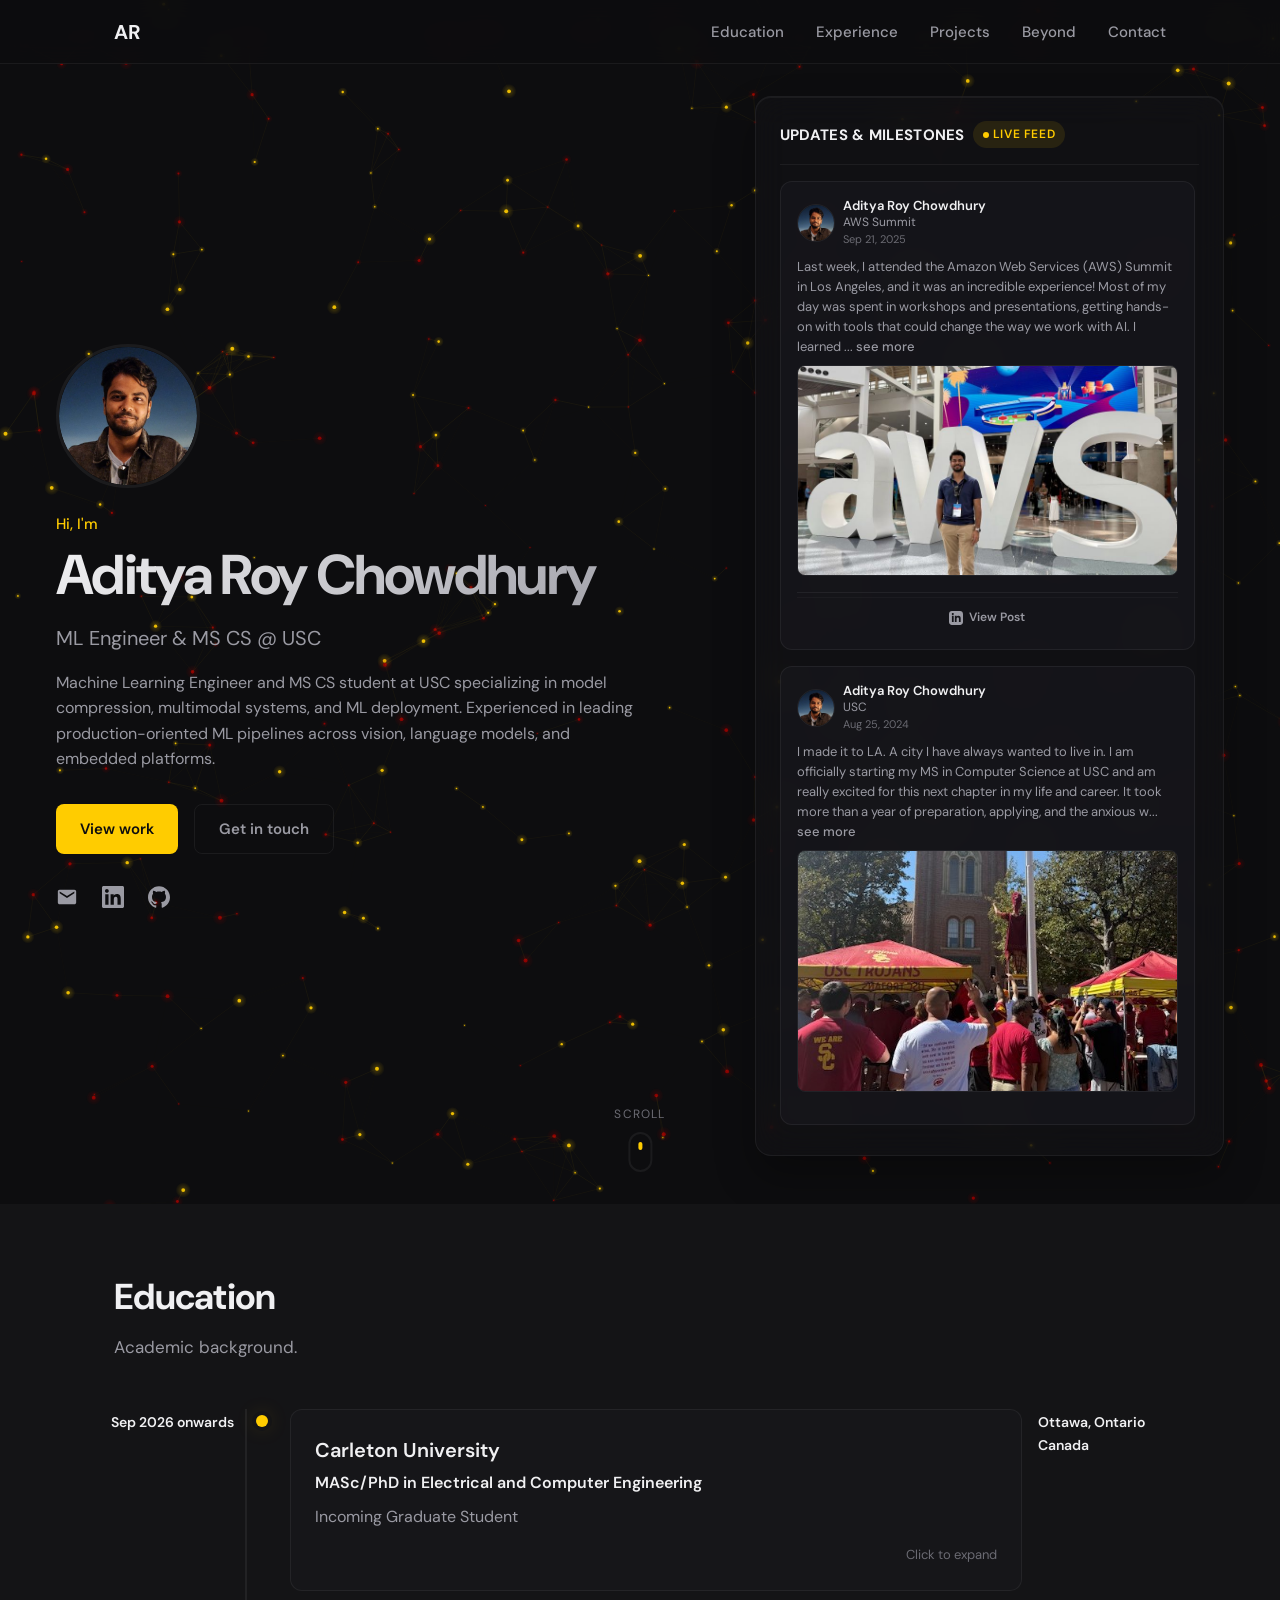
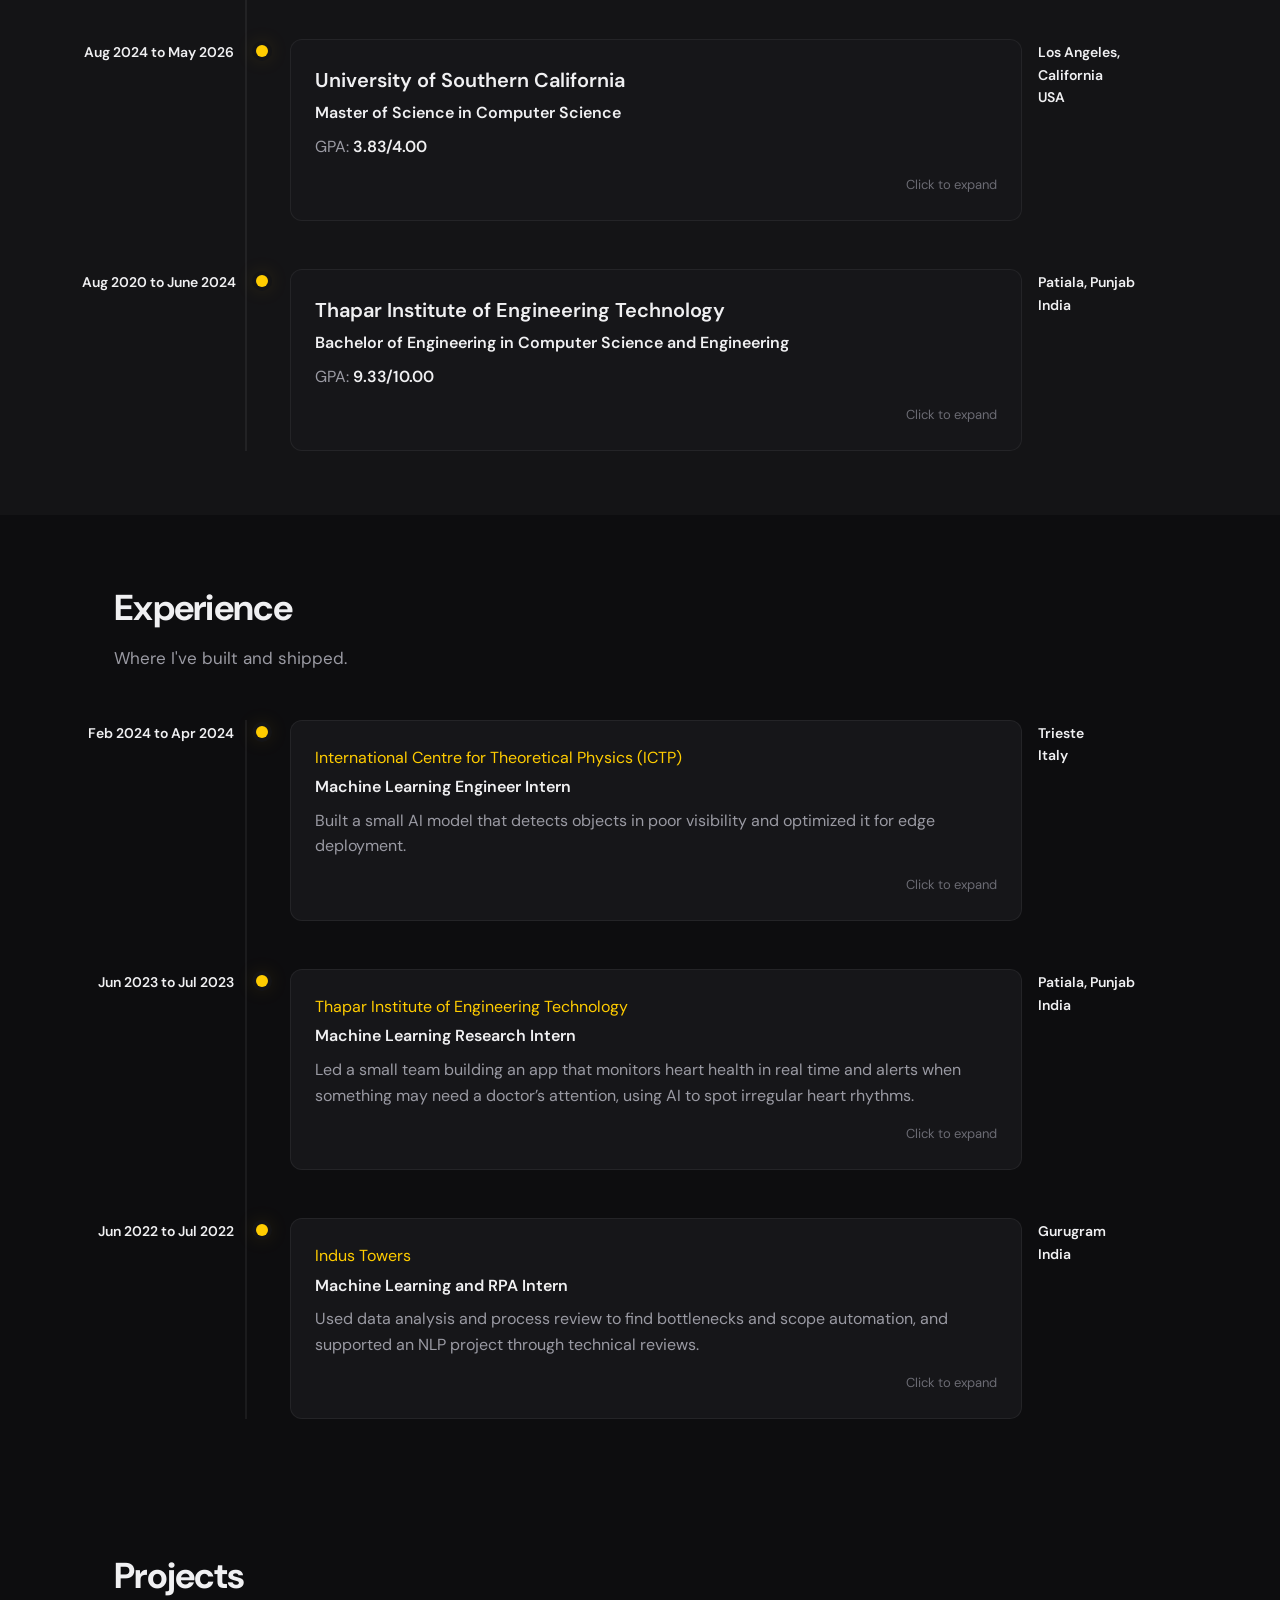
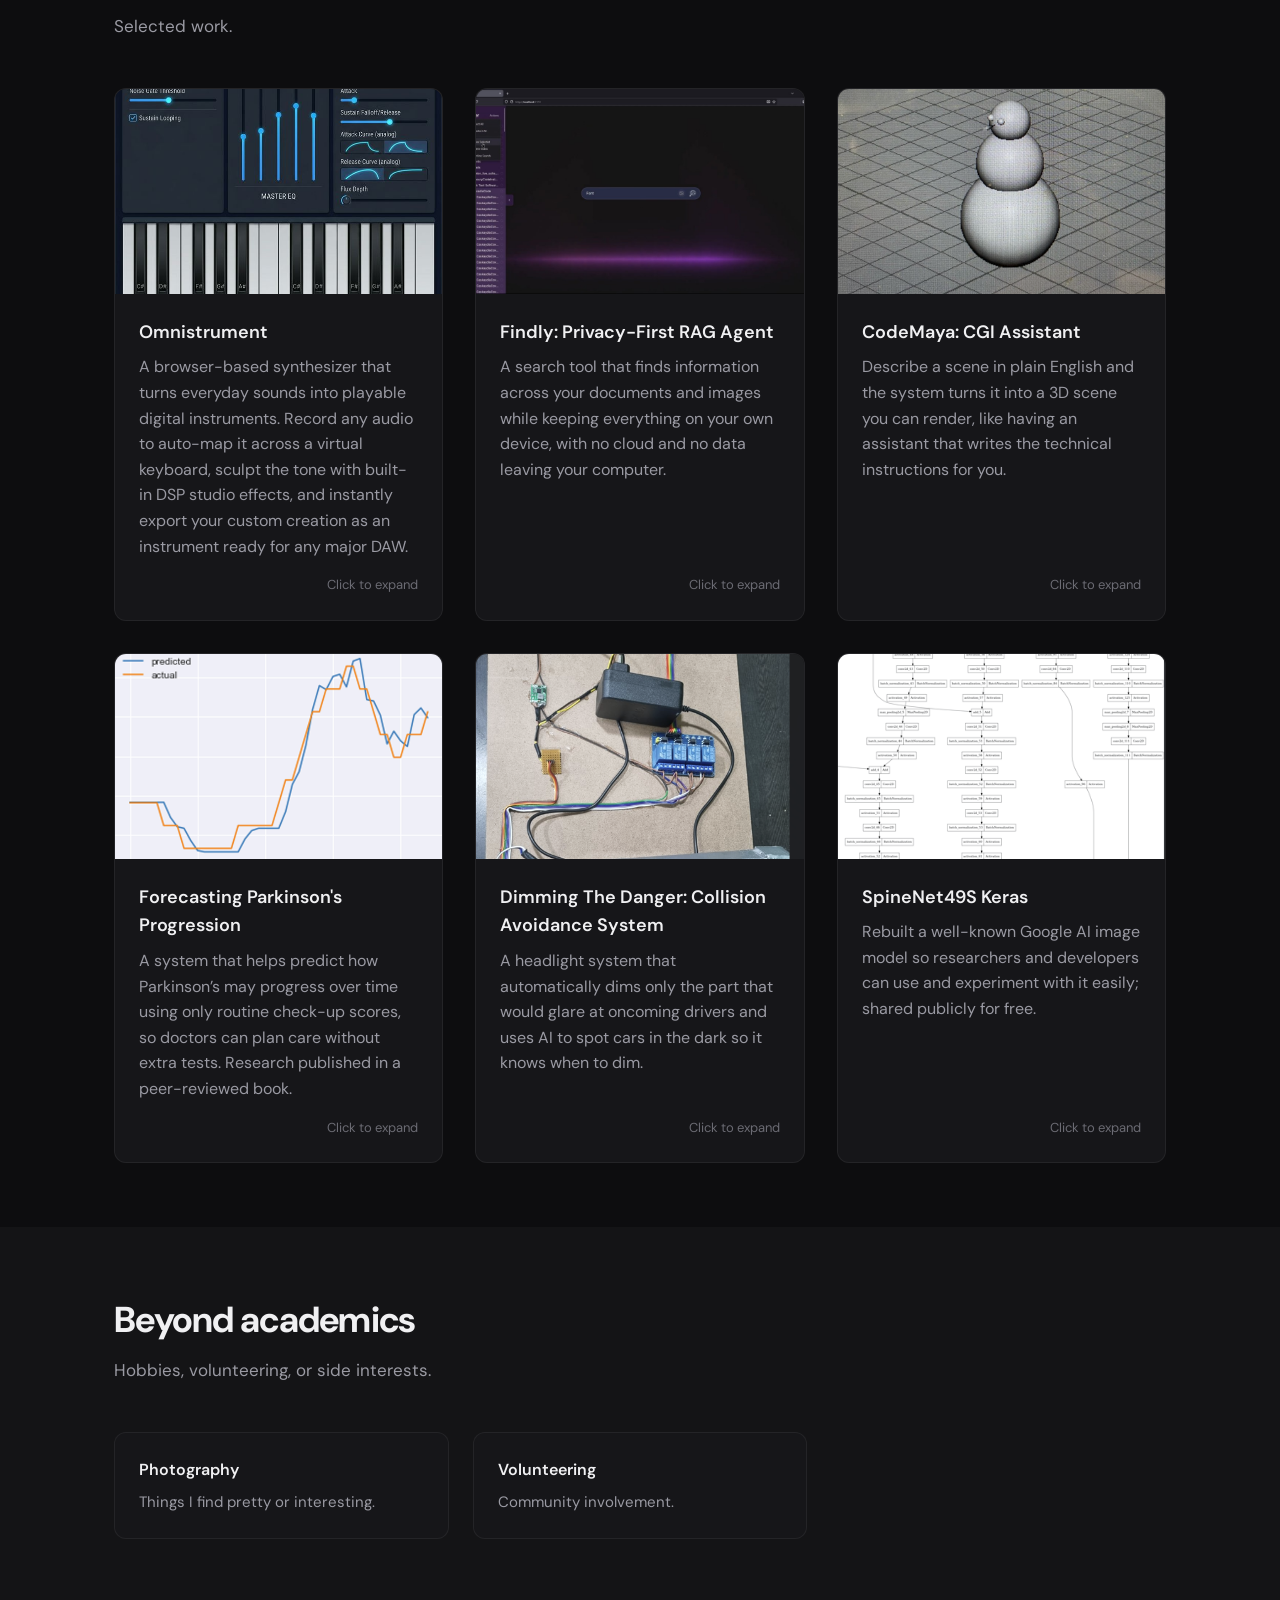
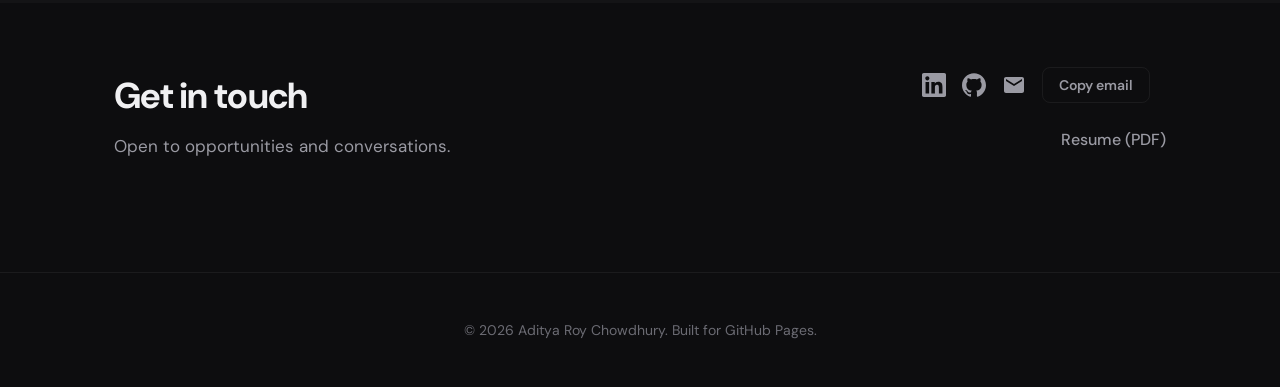
==== index.html @ b2cc3ad7 "theme+glow" ====
<!DOCTYPE html>
<html lang="en">
<head>
  <meta charset="UTF-8" />
  <meta name="viewport" content="width=device-width, initial-scale=1.0" />
  <meta name="description" content="Aditya Roy Chowdhury, ML Engineer & MS CS @ USC. Portfolio: projects, experience, contact." />
  <title>Aditya Roy Chowdhury | Portfolio</title>
  <link rel="preconnect" href="https://fonts.googleapis.com" />
  <link rel="preconnect" href="https://fonts.gstatic.com" crossorigin />
  <link href="https://fonts.googleapis.com/css2?family=DM+Sans:ital,opsz,wght@0,9..40,400;0,9..40,500;0,9..40,600;0,9..40,700&family=JetBrains+Mono:wght@400;500&display=swap" rel="stylesheet" />
  <link rel="stylesheet" href="css/variables.css?v=3" />
  <link rel="stylesheet" href="css/base.css?v=2" />
  <link rel="stylesheet" href="css/layout.css?v=2" />
  <link rel="stylesheet" href="css/sections.css?v=6" />
  <link rel="stylesheet" href="css/animations.css?v=2" />
  <link rel="stylesheet" href="css/components.css?v=2" />
  <link rel="stylesheet" href="css/expandable.css?v=3" />
</head>
<body>
  <!-- Scroll progress bar -->
  <div class="scroll-progress" id="scrollProgress" aria-hidden="true"></div>

  <header class="site-header" id="siteHeader">
    <nav class="nav" aria-label="Main">
      <a href="#hero" class="nav__logo">AR</a>
      <ul class="nav__links">
        <li><a href="#education">Education</a></li>
        <li><a href="#experience">Experience</a></li>
        <li><a href="#projects">Projects</a></li>
        <li><a href="#outside">Beyond</a></li>
        <li><a href="#contact">Contact</a></li>
      </ul>
      <button class="nav__toggle" aria-label="Toggle menu" aria-expanded="false">
        <span></span><span></span><span></span>
      </button>
    </nav>
  </header>

  <main>
    <section class="hero" id="hero">
      <canvas id="hero-canvas"></canvas>
      <div class="container container--wide hero__grid">
        <div class="hero__left-col animate-in" style="--i: 0">
          <div class="hero__photo">
            <img src="assets/profile.jpg" alt="Aditya Roy Chowdhury" />
          </div>
          <p class="hero__greeting">Hi, I'm</p>
          <h1 class="hero__name">Aditya Roy Chowdhury</h1>
          <p class="hero__tagline">ML Engineer & MS CS @ USC</p>
          <p class="hero__bio">Machine Learning Engineer and MS CS student at USC specializing in model compression, multimodal systems, and ML deployment. Experienced in leading production-oriented ML pipelines across vision, language models, and embedded platforms.</p>
          <div class="hero__cta">
            <a href="#projects" class="btn btn--primary">View work</a>
            <a href="#contact" class="btn btn--ghost">Get in touch</a>
          </div>
          <div class="hero__social" aria-label="Social links">
            <a href="mailto:rcaditya10@gmail.com" class="icon-link" aria-label="Email">
              <svg class="icon" viewBox="0 0 24 24" fill="currentColor" aria-hidden="true"><path d="M20 4H4c-1.1 0-1.99.9-1.99 2L2 18c0 1.1.9 2 2 2h16c1.1 0 2-.9 2-2V6c0-1.1-.9-2-2-2zm0 4l-8 5-8-5V6l8 5 8-5v2z"/></svg>
            </a>
            <a href="https://linkedin.com/in/adityaroy12" target="_blank" rel="noopener noreferrer" class="icon-link" aria-label="LinkedIn">
              <svg class="icon" viewBox="0 0 24 24" fill="currentColor" aria-hidden="true"><path d="M20.447 20.452h-3.554v-5.569c0-1.328-.027-3.037-1.852-3.037-1.853 0-2.136 1.445-2.136 2.939v5.667H9.351V9h3.414v1.561h.046c.477-.9 1.637-1.85 3.37-1.85 3.601 0 4.267 2.37 4.267 5.455v6.286zM5.337 7.433c-1.144 0-2.063-.926-2.063-2.065 0-1.138.92-2.063 2.063-2.063 1.14 0 2.064.925 2.064 2.063 0 1.139-.925 2.065-2.064 2.065zm1.782 13.019H3.555V9h3.564v11.452zM22.225 0H1.771C.792 0 0 .774 0 1.729v20.542C0 23.227.792 24 1.771 24h20.451C23.2 24 24 23.227 24 22.271V1.729C24 .774 23.2 0 22.222 0h.003z"/></svg>
            </a>
            <a href="https://github.com/adityaroy10" target="_blank" rel="noopener noreferrer" class="icon-link" aria-label="GitHub">
              <svg class="icon" viewBox="0 0 24 24" fill="currentColor" aria-hidden="true"><path d="M12 .297c-6.63 0-12 5.373-12 12 0 5.303 3.438 9.8 8.205 11.385.6.113.82-.258.82-.577 0-.285-.01-1.04-.015-2.04-3.338.724-4.042-1.61-4.042-1.61C4.422 18.07 3.633 17.7 3.633 17.7c-1.087-.744.084-.729.084-.729 1.205.084 1.838 1.236 1.838 1.236 1.07 1.835 2.809 1.305 3.495.998.108-.776.417-1.305.76-1.605-2.665-.3-5.466-1.332-5.466-5.93 0-1.31.465-2.38 1.235-3.22-.135-.303-.54-1.523.105-3.176 0 0 1.005-.322 3.3 1.23.96-.267 1.98-.399 3-.405 1.02.006 2.04.138 3 .405 2.28-1.552 3.285-1.23 3.285-1.23.645 1.653.24 2.873.12 3.176.765.84 1.23 1.91 1.23 3.22 0 4.61-2.805 5.625-5.475 5.92.42.36.81 1.096.81 2.22 0 1.606-.015 2.896-.015 3.286 0 .32.21.694.825.576C20.565 22.092 24 17.592 24 12.297c0-6.627-5.373-12-12-12"/></svg>
            </a>
          </div>
        </div>

        <div class="hero__right-col hero__feed-container animate-in" style="--i: 2">
          <div class="feed__header">
            <div class="feed__header-left">
              <span class="feed__title">Updates &amp; Milestones</span>
              <span class="feed__badge"><span class="feed__badge-dot"></span>Live Feed</span>
            </div>
            <div class="feed__header-actions admin-only">
              <button type="button" id="addPostBtn" class="btn btn--xs btn--primary" title="Add new update">+ Update</button>
              <button type="button" id="exportFeedBtn" class="btn btn--xs btn--ghost" title="Export current feed to JSON">Export JSON</button>
            </div>
          </div>
          <div class="feed__posts" id="feedPosts">
            <!-- Dynamically populated via JS -->
          </div>
        </div>
      </div>
      <div class="hero__scroll-hint" aria-hidden="true">
        <span>Scroll</span>
        <div class="scroll-indicator"></div>
      </div>
    </section>

    <section class="section section--alt" id="education" aria-labelledby="education-heading">
      <div class="container">
        <h2 id="education-heading" class="section__title reveal">Education</h2>
        <p class="section__subtitle reveal">Academic background.</p>
        <div class="timeline" data-focus-section>
          <article class="timeline__item expandable reveal" tabindex="0">
            <span class="timeline__date">Sep 2026 onwards</span>
            <div class="timeline__marker"></div>
            <div class="timeline__card card expandable__card">
              <span class="card__meta card__meta--edu">Carleton University</span>
              <h3 class="card__title">MASc/PhD in Electrical and Computer Engineering</h3>
              <p class="card__summary">Incoming Graduate Student</p>
              <div class="card__details expandable__details">
                <div class="card__details-inner">
                  <p class="card__details-heading">Details</p>
                  <ul>
                    <li>Incoming MASc/PhD student starting September 2026</li>
                  </ul>
                </div>
              </div>
              <div class="expandable__footer">
                <p class="expandable__hint">Click to expand</p>
              </div>
            </div>
            <span class="timeline__location"><span class="timeline__location-line">Ottawa, Ontario</span><span class="timeline__location-line">Canada</span></span>
          </article>
          <article class="timeline__item expandable reveal" tabindex="0">
            <span class="timeline__date">Aug 2024 to May 2026</span>
            <div class="timeline__marker"></div>
            <div class="timeline__card card expandable__card">
              <span class="card__meta card__meta--edu">University of Southern California</span>
              <h3 class="card__title">Master of Science in Computer Science</h3>
              <p class="card__summary">GPA: <span class="card__gpa">3.83/4.00</span></p>
              <div class="card__details expandable__details">
                <div class="card__details-inner">
                  <p class="card__details-heading">Coursework</p>
                  <ul>
                    <li>Deep Learning and Its Applications</li>
                    <li>Analysis of Algorithms</li>
                    <li>Advanced Computer Vision</li>
                    <li>Applied Natural Language Processing</li>
                    <li>Security Systems</li>
                    <li>Machine Learning for Data Science</li>
                    <li>Information Retrieval and Search Engines</li>
                    <li>Software Engineering</li>
                  </ul>
                </div>
              </div>
              <div class="expandable__footer">
                <p class="expandable__hint">Click to expand</p>
              </div>
            </div>
            <span class="timeline__location"><span class="timeline__location-line">Los Angeles, California</span><span class="timeline__location-line">USA</span></span>
          </article>
          <article class="timeline__item expandable reveal" tabindex="0">
            <span class="timeline__date">Aug 2020 to June 2024</span>
            <div class="timeline__marker"></div>
            <div class="timeline__card card expandable__card">
              <span class="card__meta card__meta--edu">Thapar Institute of Engineering Technology</span>
              <h3 class="card__title">Bachelor of Engineering in Computer Science and Engineering</h3>
              <p class="card__summary">GPA: <span class="card__gpa">9.33/10.00</span></p>
              <div class="card__details expandable__details">
                <div class="card__details-inner">
                  <p class="card__details-heading">Coursework</p>
                  <ul class="coursework-cols">
                    <li>Mathematics I</li>
                    <li>Mathematics II</li>
                    <li>Computer Programming</li>
                    <li>Object Oriented Programming</li>
                    <li>Data Structures</li>
                    <li>Operating Systems</li>
                    <li>Computer Architecture and Organization</li>
                    <li>Discrete Mathematical Structures</li>
                    <li>Numerical Analysis</li>
                    <li>Database Management System</li>
                    <li>Computer Networks</li>
                    <li>Design and Analysis of Algorithms</li>
                    <li>Software Engineering</li>
                    <li>Artificial Intelligence</li>
                    <li>Machine Learning</li>
                    <li>Optimization Techniques</li>
                    <li>Probability and Statistics</li>
                    <li>Network Programming</li>
                    <li>Cloud Computing</li>
                    <li>Edge AI and Robotics: Accelerated Data Science</li>
                    <li>Edge AI and Robotics: Data Centre Vision</li>
                    <li>Edge AI and Robotics: Embedded Vision</li>
                    <li>Edge AI and Robotics: Reinforcement Learning &amp; Conversational AI</li>
                    <li>Computer Graphics</li>
                    <li>Quantum Computing</li>
                    <li>Theory of Computation</li>
                    <li>Cognitive Computing</li>
                    <li>Compiler Construction</li>
                    <li>Introduction to Corporate Finance</li>
                  </ul>
                </div>
              </div>
              <div class="expandable__footer">
                <p class="expandable__hint">Click to expand</p>
              </div>
            </div>
            <span class="timeline__location"><span class="timeline__location-line">Patiala, Punjab</span><span class="timeline__location-line">India</span></span>
          </article>
        </div>
      </div>
    </section>

    <section class="section" id="experience" aria-labelledby="experience-heading">
      <div class="container">
        <h2 id="experience-heading" class="section__title reveal">Experience</h2>
        <p class="section__subtitle reveal">Where I've built and shipped.</p>
        <div class="timeline" data-focus-section>
          <article class="timeline__item expandable reveal" tabindex="0">
            <span class="timeline__date">Feb 2024 to Apr 2024</span>
            <div class="timeline__marker"></div>
            <div class="timeline__card card expandable__card">
              <span class="card__meta">International Centre for Theoretical Physics (ICTP)</span>
              <h3 class="card__title">Machine Learning Engineer Intern</h3>
              <p class="card__summary">Built a small AI model that detects objects in poor visibility and optimized it for edge deployment.</p>
              <div class="card__details expandable__details">
                <div class="card__details-inner">
                  <ul>
                    <li>Developed a Keras/TensorFlow object detection pipeline for adverse visibility conditions, utilizing knowledge distillation to compress SpineNet 49S backbone by 50% by maximizing SSIM.</li>
                    <li>Enabled FPGA deployment by porting Python model inference logic to C++/HLS with Vivado, generating hardware-synthesizable code.</li>
                    <li>Collaborated with stakeholders to produce 10K LOC of Python/C++, building models and reusable tooling to streamline data processing and model evaluation.</li>
                  </ul>
                </div>
              </div>
              <div class="expandable__footer">
                <p class="expandable__hint">Click to expand</p>
              </div>
            </div>
            <span class="timeline__location"><span class="timeline__location-line">Trieste</span><span class="timeline__location-line">Italy</span></span>
          </article>
          <article class="timeline__item expandable reveal" tabindex="0">
            <span class="timeline__date">Jun 2023 to Jul 2023</span>
            <div class="timeline__marker"></div>
            <div class="timeline__card card expandable__card">
              <span class="card__meta">Thapar Institute of Engineering Technology</span>
              <h3 class="card__title">Machine Learning Research Intern</h3>
              <p class="card__summary">Led a small team building an app that monitors heart health in real time and alerts when something may need a doctor’s attention, using AI to spot irregular heart rhythms.</p>
              <div class="card__details expandable__details">
                <div class="card__details-inner">
                  <ul>
                    <li>Led a 3-person engineering team through Agile sprints to build a full-stack health monitoring system, coordinating integration of a Flask backend with a responsive HTML/CSS frontend for real-time visualization.</li>
                    <li>Mitigated severe class imbalance in arrhythmia classification by constructing a tailored signal preprocessing pipeline, attaining 0.7 recall with a 1D ResNet.</li>
                    <li>Ensured instant notification for critical cardiac events while minimizing false positives by engineering a hybrid alerting mechanism that combines ML predictions with static vital thresholds.</li>
                  </ul>
                </div>
              </div>
              <div class="expandable__footer">
                <p class="expandable__hint">Click to expand</p>
              </div>
            </div>
            <span class="timeline__location"><span class="timeline__location-line">Patiala, Punjab</span><span class="timeline__location-line">India</span></span>
          </article>
          <article class="timeline__item expandable reveal" tabindex="0">
            <span class="timeline__date">Jun 2022 to Jul 2022</span>
            <div class="timeline__marker"></div>
            <div class="timeline__card card expandable__card">
              <span class="card__meta">Indus Towers</span>
              <h3 class="card__title">Machine Learning and RPA Intern</h3>
              <p class="card__summary">Used data analysis and process review to find bottlenecks and scope automation, and supported an NLP project through technical reviews.</p>
              <div class="card__details expandable__details">
                <div class="card__details-inner">
                  <ul>
                    <li>Identified operational bottlenecks by analyzing 6 months of historical ITSM data across 10,000+ support tickets using advanced pivot tables, resulting in accurately mapped volume patterns and quantified system downtime.</li>
                    <li>Defined the scope for an outsourced email triage automation system by evaluating historical support workflows, resulting in a targeted plan to automate 35% of recurring Level-1 requests.</li>
                    <li>Supported a senior manager in overseeing a vendor-built NLP project across 2 technical review cycles, formulating technical queries for stakeholder meetings to ensure proposed solutions addressed internal constraints.</li>
                  </ul>
                </div>
              </div>
              <div class="expandable__footer">
                <p class="expandable__hint">Click to expand</p>
              </div>
            </div>
            <span class="timeline__location"><span class="timeline__location-line">Gurugram</span><span class="timeline__location-line">India</span></span>
          </article>
        </div>
      </div>
    </section>

    <section class="section" id="projects" aria-labelledby="projects-heading">
      <div class="container">
        <h2 id="projects-heading" class="section__title reveal">Projects</h2>
        <p class="section__subtitle reveal">Selected work.</p>
        <div class="projects-section-wrap">
          <div class="grid grid--projects" data-focus-section>
          <article class="project-card expandable reveal" tabindex="0">
            <div class="project-card__thumb">
              <img src="assets/omnistrument.png" alt="Omnistrument, a browser-based synthesizer interface" />
            </div>
            <div class="project-card__body">
              <h3 class="project-card__title">Omnistrument</h3>
              <p class="project-card__summary">A browser-based synthesizer that turns everyday sounds into playable digital instruments. Record any audio to auto-map it across a virtual keyboard, sculpt the tone with built-in DSP studio effects, and instantly export your custom creation as an instrument ready for any major DAW.</p>
              <div class="project-card__details expandable__details">
                <div class="expandable__details-inner">
                  <div class="project-card__links">
                    <a href="https://omnistrument.vercel.app/" target="_blank" rel="noopener noreferrer" class="link link--accent">Link</a>
                  </div>
                </div>
              </div>
              <div class="expandable__footer">
                <p class="expandable__hint">Click to expand</p>
              </div>
            </div>
          </article>
          <article class="project-card expandable reveal" tabindex="0">
            <div class="project-card__thumb">
              <img src="assets/findly.png" alt="Findly, file explorer and search interface" />
            </div>
            <div class="project-card__body">
              <h3 class="project-card__title">Findly: Privacy-First RAG Agent</h3>
              <p class="project-card__summary">A search tool that finds information across your documents and images while keeping everything on your own device, with no cloud and no data leaving your computer.</p>
              <div class="project-card__details expandable__details">
                <div class="expandable__details-inner">
                  <ul>
                    <li>Architected a RAG pipeline with a dual-indexing backend to separate text (384d) and image (512d) vector spaces using FAISS and SQLite, achieving a 4.33ms mean search latency over 10K queries for CPU-only inference.</li>
                    <li>Constructed a synchronization pipeline using SHA256 file signatures and thread-safe locking to ensure index integrity, maintaining a 42.27ms/file indexing throughput.</li>
                    <li>Verified a memory-efficient core and currently undergoing integration of Sentence Transformers and CLIP to replace mock embeddings.</li>
                  </ul>
                  <div class="project-card__links">
                    <a href="#" class="link link--accent">Link</a>
                  </div>
                </div>
              </div>
              <div class="expandable__footer">
                <p class="expandable__hint">Click to expand</p>
              </div>
            </div>
          </article>
          <article class="project-card expandable reveal" tabindex="0">
            <div class="project-card__thumb">
              <img src="assets/codemaya.png" alt="CodeMaya, 3D render example (snowman figure)" />
            </div>
            <div class="project-card__body">
              <h3 class="project-card__title">CodeMaya: CGI Assistant</h3>
              <p class="project-card__summary">Describe a scene in plain English and the system turns it into a 3D scene you can render, like having an assistant that writes the technical instructions for you.</p>
              <div class="project-card__details expandable__details">
                <div class="expandable__details-inner">
                  <ul>
                    <li>Spearheaded development of two-stage training pipeline, cascading Supervised Fine-Tuning with a multimodal alignment phase to train LLM to convert natural language prompts into executable scripts for 3D Renders.</li>
                    <li>Specialized CodeLlama-7B for domain-specific syntax by LoRA fine-tuning on scraped documentation and code, resulting in 92% syntax validity.</li>
                    <li>Distilled semantic knowledge from CLIP to align generated 3D renders with text prompts by integrating a visual feedback loop based on Contrastive Loss, yielding 91% structural similarity.</li>
                  </ul>
                  <div class="project-card__links">
                    <a href="https://github.com/adityaroy10/CodeMaya" target="_blank" rel="noopener noreferrer" class="link link--accent">Link</a>
                  </div>
                </div>
              </div>
              <div class="expandable__footer">
                <p class="expandable__hint">Click to expand</p>
              </div>
            </div>
          </article>
          <article class="project-card expandable reveal" tabindex="0">
            <div class="project-card__thumb">
              <img src="assets/parkinsons.png" alt="Forecasting Parkinson's, UPDRS 2 predicted vs actual" />
            </div>
            <div class="project-card__body">
              <h3 class="project-card__title">Forecasting Parkinson's Progression</h3>
              <p class="project-card__summary">A system that helps predict how Parkinson’s may progress over time using only routine check-up scores, so doctors can plan care without extra tests. Research published in a peer-reviewed book.</p>
              <div class="project-card__details expandable__details">
                <div class="expandable__details-inner">
                  <ul>
                    <li>Modeled non-linear disease trajectories to predict Parkinson's progression by devising an ML pipeline on a longitudinal dataset of 237 subjects.</li>
                    <li>Demonstrated a cost-effective alternative to complex biomarker screening by delivering 0.57 MSE on purely non-invasive features (UPDRS scores).</li>
                    <li>Validated findings by publishing research paper in Springer Lecture Notes in Computer Science.</li>
                  </ul>
                  <div class="project-card__links">
                    <a href="https://link.springer.com/chapter/10.1007/978-3-031-50583-6_18" target="_blank" rel="noopener noreferrer" class="link link--accent">Link</a>
                  </div>
                </div>
              </div>
              <div class="expandable__footer">
                <p class="expandable__hint">Click to expand</p>
              </div>
            </div>
          </article>
          <article class="project-card expandable reveal" tabindex="0">
            <div class="project-card__thumb">
              <img src="assets/dimming-the-danger.png" alt="Dimming the Danger prototype, Arduino, relay module, LED assembly, servo" />
            </div>
            <div class="project-card__body">
              <h3 class="project-card__title">Dimming The Danger: Collision Avoidance System</h3>
              <p class="project-card__summary">A headlight system that automatically dims only the part that would glare at oncoming drivers and uses AI to spot cars in the dark so it knows when to dim.</p>
              <div class="project-card__details expandable__details">
                <div class="expandable__details-inner">
                  <ul>
                    <li>Prototyped an Adaptive Driving Beam (ADB) system on an Arduino microcontroller, programming a zone-based control logic to selectively deactivate LED sectors for oncoming traffic.</li>
                    <li>Adapted YOLOv8 for low-light conditions by optimizing model parameters on a custom-curated dataset of nighttime driving scenarios, achieving 0.89 recall for vehicle detection.</li>
                  </ul>
                  <div class="project-card__links">
                    <a href="https://github.com/adityaroy10/DimmingTheDanger---Collision-Avoidance-System" target="_blank" rel="noopener noreferrer" class="link link--accent">Link</a>
                  </div>
                </div>
              </div>
              <div class="expandable__footer">
                <p class="expandable__hint">Click to expand</p>
              </div>
            </div>
          </article>
          <article class="project-card expandable reveal" tabindex="0">
            <div class="project-card__thumb">
              <img src="assets/spinenet.png" alt="SpineNet49S Keras, network architecture diagram" />
            </div>
            <div class="project-card__body">
              <h3 class="project-card__title">SpineNet49S Keras</h3>
              <p class="project-card__summary">Rebuilt a well-known Google AI image model so researchers and developers can use and experiment with it easily; shared publicly for free.</p>
              <div class="project-card__details expandable__details">
                <div class="expandable__details-inner">
                  <ul>
                    <li>Reproduced Google Research's SpineNet architecture in Keras, implementing the novel scale-permuted backbone with cross-scale connections and releasing model for open-source access on Hugging Face.</li>
                  </ul>
                  <div class="project-card__links">
                    <a href="https://github.com/adityaroy10/SpineNet49S" target="_blank" rel="noopener noreferrer" class="link link--accent">Link</a>
                  </div>
                </div>
              </div>
              <div class="expandable__footer">
                <p class="expandable__hint">Click to expand</p>
              </div>
            </div>
          </article>
          </div>
          <div class="projects-backdrop" aria-hidden="true"></div>
        </div>
      </div>
    </section>

    <section class="section section--alt" id="outside" aria-labelledby="outside-heading">
      <div class="container">
        <h2 id="outside-heading" class="section__title reveal">Beyond academics</h2>
        <p class="section__subtitle reveal">Hobbies, volunteering, or side interests.</p>
        <div class="outside-grid reveal">
          <a href="photography/index.html" class="outside-card card outside-card--link">
            <h3 class="card__title">Photography</h3>
            <p class="card__text">Things I find pretty or interesting.</p>
          </a>
          <a href="volunteering/index.html" class="outside-card card outside-card--link">
            <h3 class="card__title">Volunteering</h3>
            <p class="card__text">Community involvement.</p>
          </a>
        </div>
      </div>
    </section>

    <section class="section section--contact" id="contact" aria-labelledby="contact-heading">
      <div class="container">
        <div class="contact-layout reveal">
          <div class="contact-header">
            <h2 id="contact-heading" class="section__title">Get in touch</h2>
            <p class="section__subtitle">Open to opportunities and conversations.</p>
          </div>
          <div class="contact-content">
            <div class="contact-row">
              <a href="https://linkedin.com/in/adityaroy12" target="_blank" rel="noopener noreferrer" class="icon-link" aria-label="LinkedIn">
                <svg class="icon" viewBox="0 0 24 24" fill="currentColor" aria-hidden="true"><path d="M20.447 20.452h-3.554v-5.569c0-1.328-.027-3.037-1.852-3.037-1.853 0-2.136 1.445-2.136 2.939v5.667H9.351V9h3.414v1.561h.046c.477-.9 1.637-1.85 3.37-1.85 3.601 0 4.267 2.37 4.267 5.455v6.286zM5.337 7.433c-1.144 0-2.063-.926-2.063-2.065 0-1.138.92-2.063 2.063-2.063 1.14 0 2.064.925 2.064 2.063 0 1.139-.925 2.065-2.064 2.065zm1.782 13.019H3.555V9h3.564v11.452zM22.225 0H1.771C.792 0 0 .774 0 1.729v20.542C0 23.227.792 24 1.771 24h20.451C23.2 24 24 23.227 24 22.271V1.729C24 .774 23.2 0 22.222 0h.003z"/></svg>
              </a>
              <a href="https://github.com/adityaroy10" target="_blank" rel="noopener noreferrer" class="icon-link" aria-label="GitHub">
                <svg class="icon" viewBox="0 0 24 24" fill="currentColor" aria-hidden="true"><path d="M12 .297c-6.63 0-12 5.373-12 12 0 5.303 3.438 9.8 8.205 11.385.6.113.82-.258.82-.577 0-.285-.01-1.04-.015-2.04-3.338.724-4.042-1.61-4.042-1.61C4.422 18.07 3.633 17.7 3.633 17.7c-1.087-.744.084-.729.084-.729 1.205.084 1.838 1.236 1.838 1.236 1.07 1.835 2.809 1.305 3.495.998.108-.776.417-1.305.76-1.605-2.665-.3-5.466-1.332-5.466-5.93 0-1.31.465-2.38 1.235-3.22-.135-.303-.54-1.523.105-3.176 0 0 1.005-.322 3.3 1.23.96-.267 1.98-.399 3-.405 1.02.006 2.04.138 3 .405 2.28-1.552 3.285-1.23 3.285-1.23.645 1.653.24 2.873.12 3.176.765.84 1.23 1.91 1.23 3.22 0 4.61-2.805 5.625-5.475 5.92.42.36.81 1.096.81 2.22 0 1.606-.015 2.896-.015 3.286 0 .32.21.694.825.576C20.565 22.092 24 17.592 24 12.297c0-6.627-5.373-12-12-12"/></svg>
              </a>
              <a href="mailto:rcaditya10@gmail.com" class="icon-link" id="contactEmail" aria-label="Email">
                <svg class="icon" viewBox="0 0 24 24" fill="currentColor" aria-hidden="true"><path d="M20 4H4c-1.1 0-1.99.9-1.99 2L2 18c0 1.1.9 2 2 2h16c1.1 0 2-.9 2-2V6c0-1.1-.9-2-2-2zm0 4l-8 5-8-5V6l8 5 8-5v2z"/></svg>
              </a>
              <button type="button" class="btn btn--small btn--ghost copy-btn" id="copyEmail" aria-label="Copy email">Copy email</button>
              <span class="copy-feedback" id="copyFeedback" aria-live="polite"></span>
            </div>
            <div class="contact-resume">
              <a href="ResumeOLNew.pdf" target="_blank" rel="noopener noreferrer" class="social-link">Resume (PDF)</a>
            </div>
          </div>
        </div>
      </div>
    </section>
  </main>

  <footer class="site-footer">
    <div class="container">
      <p>© <span id="currentYear"></span> Aditya Roy Chowdhury. Built for GitHub Pages.</p>
    </div>
  </footer>

  <!-- Admin Modal Overlay -->
  <div id="adminModal" class="modal-overlay" aria-hidden="true" role="dialog" aria-labelledby="modalTitle">
    <div class="modal-card">
      <div class="modal-card__header">
        <h3 id="modalTitle" class="modal-card__title">Create Update / Milestone</h3>
        <button id="closeModalBtn" class="modal-card__close" aria-label="Close modal">&times;</button>
      </div>
      <form id="addPostForm" class="modal-card__form">
        <div class="form-group">
          <label for="postHeadline" class="form-label">Headline / Title</label>
          <input type="text" id="postHeadline" class="form-input" placeholder="e.g. ML Engineer & MS CS @ USC" required />
        </div>
        <div class="form-group">
          <label for="postDate" class="form-label">Date</label>
          <input type="text" id="postDate" class="form-input" placeholder="e.g. May 2026" required />
        </div>
        <div class="form-group">
          <label for="postContent" class="form-label">Content (Multiple paragraphs supported)</label>
          <textarea id="postContent" class="form-input form-textarea" rows="4" placeholder="Write your update details... (Press Enter for new paragraphs)" required></textarea>
        </div>
        <div class="form-group">
          <label for="postImage" class="form-label">Upload Image (Supports PNG/JPG, auto-converted to Base64)</label>
          <div class="file-upload-wrapper">
            <input type="file" id="postImage" class="form-file-input" accept="image/*" />
            <div class="file-upload-preview" id="imagePreviewContainer" style="display: none;">
              <img id="imagePreview" src="" alt="Upload Preview" />
              <button type="button" id="removeImageBtn" class="file-upload-remove">&times; Remove</button>
            </div>
            <span class="file-upload-hint">Recommended size: under 500KB (max 3MB for storage limit)</span>
          </div>
        </div>
        <div class="form-group">
          <label for="postLinkedin" class="form-label">LinkedIn Post URL (Optional)</label>
          <input type="url" id="postLinkedin" class="form-input" placeholder="e.g. https://www.linkedin.com/posts/adityaroy12_graduation-activity-..." />
        </div>
        <div class="form-group">
          <label for="postHashtags" class="form-label">Hashtags</label>
          <input type="text" id="postHashtags" class="form-input" placeholder="e.g. #graduation #usc #ml" />
        </div>
        <div class="modal-card__footer">
          <button type="button" id="cancelPostBtn" class="btn btn--ghost">Cancel</button>
          <button type="submit" class="btn btn--primary">Publish Update</button>
        </div>
      </form>
    </div>
  </div>

  <script src="js/main.js?v=7"></script>
  <script src="js/hero-canvas.js?v=15" defer></script>
</body>
</html>
---- css/variables.css ----
/* ===== Theme: dark + accent ===== */
:root {
  /* Backgrounds */
  --bg-primary: #0d0d0f;
  --bg-secondary: #141416;
  --bg-elevated: #1a1a1e;
  --bg-card: #161619;

  /* Text */
  --text-primary: #f0f0f2;
  --text-secondary: #9a9aa3;
  --text-muted: #6b6b73;

  /* Accent - USC Cardinal & Gold */
  --accent: #FFCC00; /* Gold */
  --accent-dim: #990000; /* Cardinal */
  --accent-glow: rgba(255, 204, 0, 0.25);

  /* Borders & surfaces */
  --border: rgba(255, 255, 255, 0.06);
  --border-focus: var(--accent);

  /* Typography */
  --font-sans: "DM Sans", system-ui, sans-serif;
  --font-mono: "JetBrains Mono", monospace;

  /* Spacing */
  --space-xs: 0.25rem;
  --space-sm: 0.5rem;
  --space-md: 1rem;
  --space-lg: 1.5rem;
  --space-xl: 2rem;
  --space-2xl: 3rem;
  --space-3xl: 4rem;

  /* Layout */
  --container: min(90vw, 1100px);
  --header-height: 4rem;

  /* Motion */
  --ease-out: cubic-bezier(0.22, 1, 0.36, 1);
  --ease-in-out: cubic-bezier(0.65, 0, 0.35, 1);
  --duration-fast: 0.2s;
  --duration-normal: 0.35s;
  --duration-slow: 0.5s;
}
---- css/base.css ----
/* ===== Base & reset ===== */
*, *::before, *::after {
  box-sizing: border-box;
}

html {
  scroll-behavior: smooth;
  /* Themed vertical scrollbar (Firefox) */
  scrollbar-width: thin;
  scrollbar-color: var(--accent-dim) var(--bg-elevated);
}

/* Themed vertical scrollbar (Chrome / Safari / Edge) */
html::-webkit-scrollbar {
  width: 8px;
}
html::-webkit-scrollbar-track {
  background: var(--bg-elevated);
}
html::-webkit-scrollbar-thumb {
  background: var(--accent-dim);
  border-radius: 4px;
}
html::-webkit-scrollbar-thumb:hover {
  background: var(--accent);
}
html::-webkit-scrollbar-thumb:active {
  background: var(--accent);
}

@media (prefers-reduced-motion: reduce) {
  html { scroll-behavior: auto; }
  .animate-in,
  .reveal { animation: none; transition: none; }
  .scroll-indicator::after { animation: none; }
}

body {
  margin: 0;
  font-family: var(--font-sans);
  font-size: 1rem;
  line-height: 1.6;
  color: var(--text-primary);
  background: var(--bg-primary);
  -webkit-font-smoothing: antialiased;
}

img {
  max-width: 100%;
  height: auto;
  display: block;
}

a {
  color: var(--accent);
  text-decoration: none;
  transition: color var(--duration-fast) var(--ease-out);
}
a:hover {
  color: var(--accent-dim);
}

button {
  font-family: inherit;
  cursor: pointer;
  border: none;
  background: none;
}

:focus-visible {
  outline: 2px solid var(--accent);
  outline-offset: 2px;
}

/* Selection */
::selection {
  background: var(--accent-glow);
  color: var(--text-primary);
}
---- css/layout.css ----
/* ===== Layout: container, header, footer ===== */
.container {
  width: 100%;
  max-width: var(--container);
  margin-inline: auto;
  padding-inline: var(--space-lg);
}

.container--narrow {
  max-width: 560px;
}

.container--wide {
  max-width: min(95vw, 1360px);
}

/* ----- Header ----- */
.site-header {
  position: fixed;
  top: 0;
  left: 0;
  right: 0;
  height: var(--header-height);
  z-index: 100;
  background: rgba(13, 13, 15, 0.85);
  backdrop-filter: blur(12px);
  border-bottom: 1px solid var(--border);
  transition: transform var(--duration-normal) var(--ease-out),
              background var(--duration-normal);
}

.site-header.hidden {
  transform: translateY(-100%);
}

.nav {
  display: flex;
  align-items: center;
  justify-content: space-between;
  height: 100%;
  max-width: var(--container);
  margin-inline: auto;
  padding-inline: var(--space-lg);
}

.nav__logo {
  font-weight: 700;
  font-size: 1.25rem;
  color: var(--text-primary);
  letter-spacing: 0.02em;
}
.nav__logo:hover {
  color: var(--accent);
}

.nav__links {
  display: flex;
  gap: var(--space-xl);
  list-style: none;
  margin: 0;
  padding: 0;
}

.nav__links a {
  color: var(--text-secondary);
  font-size: 0.9375rem;
  font-weight: 500;
}
.nav__links a:hover {
  color: var(--text-primary);
}

.nav__toggle {
  display: none;
  flex-direction: column;
  gap: 5px;
  padding: var(--space-sm);
}
.nav__toggle span {
  width: 22px;
  height: 2px;
  background: var(--text-primary);
  border-radius: 1px;
  transition: transform var(--duration-normal), opacity var(--duration-fast);
}

.nav--open .nav__toggle span:nth-child(1) {
  transform: translateY(7px) rotate(45deg);
}
.nav--open .nav__toggle span:nth-child(2) {
  opacity: 0;
}
.nav--open .nav__toggle span:nth-child(3) {
  transform: translateY(-7px) rotate(-45deg);
}

@media (max-width: 768px) {
  .nav__links {
    position: fixed;
    top: var(--header-height);
    left: 0;
    right: 0;
    flex-direction: column;
    padding: var(--space-xl);
    background: var(--bg-secondary);
    border-bottom: 1px solid var(--border);
    gap: var(--space-md);
    transform: translateY(-100%);
    opacity: 0;
    visibility: hidden;
    transition: transform var(--duration-normal) var(--ease-out),
                opacity var(--duration-normal),
                visibility var(--duration-normal);
  }
  .nav--open .nav__links {
    transform: translateY(0);
    opacity: 1;
    visibility: visible;
  }
  .nav__toggle {
    display: flex;
  }
}

/* ----- Footer ----- */
.site-footer {
  padding: var(--space-xl) var(--space-lg);
  border-top: 1px solid var(--border);
  text-align: center;
  color: var(--text-muted);
  font-size: 0.875rem;
}

.site-footer a {
  color: var(--text-secondary);
}
---- css/sections.css ----
/* ===== Sections: hero, section blocks, timeline, projects, contact ===== */
.section {
  padding: var(--space-3xl) 0;
}

.section--alt {
  background: var(--bg-secondary);
}

.section__title {
  font-size: clamp(1.75rem, 4vw, 2.25rem);
  font-weight: 700;
  margin: 0 0 var(--space-sm);
  letter-spacing: -0.02em;
}

.section__subtitle {
  color: var(--text-secondary);
  margin: 0 0 var(--space-2xl);
  font-size: 1.0625rem;
}

/* ----- Hero ----- */
.hero {
  min-height: 100vh;
  display: flex;
  flex-direction: column;
  justify-content: center;
  padding-top: calc(var(--header-height) + var(--space-xl));
  padding-bottom: var(--space-2xl);
  position: relative;
  overflow: hidden;
}

#hero-canvas {
  position: absolute;
  top: 0;
  left: 0;
  width: 100%;
  height: 100%;
  z-index: 0;
  pointer-events: none; /* Let clicks pass through to the underlying content unless we explicitly need them */
}

.hero__grid {
  display: grid;
  grid-template-columns: 1fr;
  gap: var(--space-2xl);
  align-items: center;
  width: 100%;
  position: relative;
  z-index: 1;
}

.hero__left-col {
  max-width: 600px;
  text-align: left;
}

.energy-score {
  position: absolute;
  bottom: 1.5rem;
  right: 1.5rem;
  font-family: var(--font-mono);
  font-size: 1rem;
  color: var(--accent);
  font-weight: 600;
  z-index: 10;
  text-transform: uppercase;
  letter-spacing: 0.1em;
  text-shadow: 0 0 12px var(--accent-glow);
  pointer-events: none;
  background: rgba(0, 0, 0, 0.3);
  padding: 0.5rem 1rem;
  border-radius: 20px;
  border: 1px solid rgba(255, 204, 0, 0.2);
  backdrop-filter: blur(8px);
  -webkit-backdrop-filter: blur(8px);
}

/* ----- LinkedIn Style Feed Section ----- */
.hero__feed-container {
  display: flex;
  flex-direction: column;
  background: rgba(22, 22, 25, 0.45);
  border: 1px solid var(--border);
  border-radius: 16px;
  padding: var(--space-lg);
  max-width: 480px;
  width: 100%;
  margin-inline: auto;
  box-shadow: 0 20px 40px rgba(0, 0, 0, 0.3), inset 0 1px 0 rgba(255, 255, 255, 0.05);
  backdrop-filter: blur(16px);
  -webkit-backdrop-filter: blur(16px);
  transition: border-color var(--duration-normal), box-shadow var(--duration-normal);
}

.hero__feed-container:hover {
  border-color: rgba(255, 204, 0, 0.2);
  box-shadow: 0 20px 40px rgba(0, 0, 0, 0.35), 0 0 30px rgba(255, 204, 0, 0.05);
}

@media (max-width: 991px) {
  .hero__left-col {
    margin-inline: auto;
    text-align: center;
    max-width: 580px;
    margin-bottom: var(--space-md);
  }
  .hero__feed-container {
    max-width: 580px;
  }
}

@media (min-width: 992px) {
  .hero__grid {
    grid-template-columns: 1.15fr 0.85fr;
    gap: var(--space-3xl);
  }
  .hero__left-col {
    max-width: 100%;
  }
  .hero__feed-container {
    max-width: 100%;
  }
}

/* Circular profile photo */
.hero .hero__photo {
  width: 144px;
  height: 144px;
  -webkit-border-radius: 50%;
  border-radius: 50%;
  overflow: hidden;
  border: 3px solid var(--border);
  flex-shrink: 0;
  display: block;
  margin-bottom: var(--space-lg);
}

@media (max-width: 991px) {
  .hero .hero__photo {
    margin-inline: auto;
  }
}

.hero .hero__photo img {
  width: 100%;
  height: 100%;
  max-width: 100%;
  max-height: 100%;
  object-fit: cover;
  display: block;
  -webkit-border-radius: 50%;
  border-radius: 50%;
}

.hero__greeting {
  color: var(--accent);
  font-size: 0.9375rem;
  font-weight: 500;
  margin: 0 0 var(--space-sm);
}

.hero__name {
  font-size: clamp(2.25rem, 6vw, 3.5rem);
  font-weight: 700;
  line-height: 1.1;
  letter-spacing: -0.03em;
  margin: 0 0 var(--space-md);
}

.hero__tagline {
  color: var(--text-secondary);
  font-size: 1.25rem;
  margin: 0 0 var(--space-md);
}

.hero__bio {
  color: var(--text-secondary);
  margin: 0 0 var(--space-xl);
  max-width: 54ch;
  line-height: 1.6;
}

@media (max-width: 991px) {
  .hero__bio {
    margin-inline: auto;
  }
}

.hero__cta {
  display: flex;
  flex-wrap: wrap;
  gap: var(--space-md);
  margin-bottom: var(--space-xl);
}

@media (max-width: 991px) {
  .hero__cta {
    justify-content: center;
  }
}

.hero__social {
  display: flex;
  align-items: center;
  gap: var(--space-lg);
}

@media (max-width: 991px) {
  .hero__social {
    justify-content: center;
  }
}

.feed__header {
  display: flex;
  align-items: center;
  justify-content: space-between;
  border-bottom: 1px solid var(--border);
  padding-bottom: var(--space-md);
  margin-bottom: var(--space-md);
}

.feed__title {
  font-size: 0.9375rem;
  font-weight: 700;
  color: var(--text-primary);
  letter-spacing: 0.02em;
  text-transform: uppercase;
}

.feed__badge {
  display: inline-flex;
  align-items: center;
  gap: var(--space-xs);
  background: rgba(255, 204, 0, 0.1);
  color: var(--accent);
  padding: 0.25rem 0.625rem;
  border-radius: 20px;
  font-size: 0.75rem;
  font-weight: 600;
  letter-spacing: 0.05em;
  text-transform: uppercase;
}

.feed__badge-dot {
  width: 6px;
  height: 6px;
  background: var(--accent);
  border-radius: 50%;
  animation: pulse-dot 2s infinite;
}

@keyframes pulse-dot {
  0% { transform: scale(0.9); opacity: 0.6; }
  50% { transform: scale(1.3); opacity: 1; }
  100% { transform: scale(0.9); opacity: 0.6; }
}

.feed__posts {
  display: flex;
  flex-direction: column;
  gap: var(--space-md);
  max-height: 800px;
  overflow-y: auto;
  padding-right: var(--space-xs);
  scroll-behavior: smooth;
}

@media (min-width: 992px) {
  .feed__posts {
    max-height: 950px;
  }
}

/* Custom Scrollbar for modern feed */
.feed__posts::-webkit-scrollbar {
  width: 5px;
}
.feed__posts::-webkit-scrollbar-track {
  background: transparent;
}
.feed__posts::-webkit-scrollbar-thumb {
  background: rgba(255, 255, 255, 0.08);
  border-radius: 3px;
}
.feed__posts::-webkit-scrollbar-thumb:hover {
  background: var(--accent);
}

/* Feed Cards */
.feed-card {
  background: rgba(26, 26, 30, 0.6);
  border: 1px solid var(--border);
  border-radius: 12px;
  padding: var(--space-md);
  transition: border-color var(--duration-fast);
}

.feed-card:hover {
  border-color: rgba(255, 255, 255, 0.08);
}

.feed-card__header {
  display: flex;
  gap: var(--space-sm);
  align-items: center;
  margin-bottom: var(--space-sm);
}

.feed-card__avatar {
  width: 38px;
  height: 38px;
  border-radius: 50%;
  border: 1px solid var(--border);
  object-fit: cover;
}

.feed-card__meta {
  display: flex;
  flex-direction: column;
}

.feed-card__name {
  font-size: 0.8125rem;
  font-weight: 600;
  color: var(--text-primary);
  line-height: 1.2;
}

.feed-card__headline {
  font-size: 0.75rem;
  color: var(--text-secondary);
  line-height: 1.2;
  margin-top: 1px;
}

.feed-card__date {
  font-size: 0.6875rem;
  color: var(--text-muted);
  margin-top: 2px;
}

.feed-card__body {
  font-size: 0.8125rem;
  color: var(--text-secondary);
  line-height: 1.55;
  margin-bottom: var(--space-md);
}

.feed-card__body p {
  margin: 0 0 var(--space-xs);
}
.feed-card__body p:last-of-type {
  margin-bottom: var(--space-xs);
}

.feed-card__hashtags {
  display: block;
  color: var(--accent);
  font-weight: 500;
  font-size: 0.75rem;
  margin-top: var(--space-xs);
}

.feed-card__footer {
  border-top: 1px solid var(--border);
  padding-top: var(--space-xs);
}

.feed-card__reactions {
  display: flex;
  align-items: center;
  gap: 4px;
  font-size: 0.6875rem;
  color: var(--text-muted);
  margin-bottom: var(--space-xs);
}

.feed-card__reaction-icons {
  font-size: 0.75rem;
}

.feed-card__actions {
  display: flex;
  justify-content: space-between;
  gap: var(--space-xs);
  border-top: 1px solid rgba(255, 255, 255, 0.03);
  padding-top: 4px;
}

.feed-card__action-btn {
  flex: 1;
  display: inline-flex;
  align-items: center;
  justify-content: center;
  gap: 6px;
  background: transparent;
  border: none;
  color: var(--text-secondary);
  padding: 0.375rem;
  font-size: 0.75rem;
  font-weight: 600;
  border-radius: 6px;
  cursor: pointer;
  text-decoration: none;
  transition: background var(--duration-fast), color var(--duration-fast);
}

.feed-card__action-btn:hover {
  background: rgba(255, 255, 255, 0.04);
  color: var(--text-primary);
}

.feed-card__action-btn .action-icon {
  width: 14px;
  height: 14px;
  transition: transform var(--duration-fast);
}

.feed-card__action-btn:hover .action-icon {
  transform: scale(1.1);
}

/* Like active state */
.feed-card__like-btn.is-liked {
  color: var(--accent);
}
.feed-card__like-btn.is-liked .action-icon {
  fill: var(--accent);
}

.hero__scroll-hint {
  position: absolute;
  bottom: var(--space-xl);
  left: 50%;
  transform: translateX(-50%);
  display: flex;
  flex-direction: column;
  align-items: center;
  gap: var(--space-sm);
  color: var(--text-muted);
  font-size: 0.75rem;
  letter-spacing: 0.1em;
  text-transform: uppercase;
}

/* Hide scroll hint on smaller height viewports or split screens on desktop if too crowded */
@media (max-height: 800px) {
  .hero__scroll-hint {
    display: none;
  }
}

.scroll-indicator {
  width: 24px;
  height: 40px;
  border: 2px solid var(--border);
  border-radius: 12px;
  position: relative;
}
.scroll-indicator::after {
  content: "";
  position: absolute;
  top: 8px;
  left: 50%;
  transform: translateX(-50%);
  width: 4px;
  height: 8px;
  background: var(--accent);
  border-radius: 2px;
  animation: scroll-bounce 2s ease-in-out infinite;
}

@keyframes scroll-bounce {
  0%, 100% { opacity: 1; transform: translateX(-50%) translateY(0); }
  50% { opacity: 0.5; transform: translateX(-50%) translateY(8px); }
}

/* ----- Timeline ----- */
.timeline {
  position: relative;
  --timeline-date-width: 9.5rem;
  --timeline-marker-width: 24px;
  --timeline-location-width: 8rem;
  margin-left: -2rem;
}

.timeline::before {
  content: "";
  position: absolute;
  left: calc(var(--timeline-date-width) + var(--timeline-marker-width) / 2 - 1px);
  top: 0;
  bottom: 0;
  width: 2px;
  background: var(--border);
}

.timeline__item {
  display: grid;
  grid-template-columns: var(--timeline-date-width) var(--timeline-marker-width) 1fr var(--timeline-location-width);
  gap: var(--space-md);
  align-items: start;
  padding-bottom: var(--space-2xl);
  position: relative;
}
.timeline__item:last-child {
  padding-bottom: 0;
}

@media (max-width: 700px) {
  .timeline {
    margin-left: 0;
  }
  .timeline__item {
    grid-template-columns: var(--timeline-date-width) var(--timeline-marker-width) 1fr;
  }
  .timeline__location {
    grid-column: 3;
    grid-row: 2;
    padding-top: 0;
    margin-top: var(--space-xs);
  }
}

/* Phone: date + location on one row, card full width so text isn’t squished */
@media (max-width: 600px) {
  .timeline::before {
    left: calc(var(--timeline-marker-width) / 2 - 1px);
  }
  .timeline__item {
    grid-template-columns: var(--timeline-marker-width) 1fr 1fr;
    grid-template-rows: auto auto;
    gap: var(--space-sm) var(--space-md);
  }
  .timeline__date {
    grid-column: 2;
    grid-row: 1;
    text-align: left;
    font-size: 0.8125rem;
  }
  .timeline__location {
    grid-column: 3;
    grid-row: 1;
    margin-top: 0;
    padding-top: 0;
    text-align: right;
    font-size: 0.8125rem;
  }
  .timeline__marker {
    grid-column: 1;
    grid-row: 2;
    margin-top: 0.5rem;
  }
  .timeline__card {
    grid-column: 2 / -1;
    grid-row: 2;
    min-width: 0;
  }
}

@media (max-width: 480px) {
  .container {
    padding-inline: var(--space-md);
  }
}

.timeline__date {
  font-size: 0.875rem;
  font-weight: 600;
  color: var(--text-primary);
  padding-top: 0.15rem;
  text-align: right;
  white-space: nowrap;
}

.timeline__marker {
  width: 12px;
  height: 12px;
  margin: 0.4em auto 0;
  border-radius: 50%;
  background: var(--accent);
  box-shadow: 0 0 0 4px var(--bg-secondary);
  transition: transform var(--duration-normal) var(--ease-out),
              box-shadow var(--duration-normal);
}
.timeline__item.reveal-visible .timeline__marker {
  box-shadow: 0 0 0 4px var(--bg-secondary), 0 0 20px var(--accent-glow);
}

.timeline__location {
  font-size: 0.875rem;
  font-weight: 600;
  color: var(--text-primary);
  padding-top: 0.15rem;
  text-align: left;
}

.timeline__location-line {
  display: block;
}

.timeline__card {
  margin-left: 0;
  min-width: 0;
}

/* ----- Cards (shared) ----- */
.card {
  background: var(--bg-card);
  border: 1px solid var(--border);
  border-radius: 12px;
  padding: var(--space-lg);
  transition: border-color var(--duration-normal), transform var(--duration-normal) var(--ease-out);
}
.card:hover {
  border-color: rgba(255, 204, 0, 0.2);
}

.card__meta {
  display: block;
  font-size: 1rem;
  color: var(--accent);
  margin-bottom: var(--space-xs);
}

.card__meta--edu {
  font-size: 1.25rem;
  font-weight: 600;
  color: var(--text-primary);
}

.card__title {
  font-size: 1rem;
  font-weight: 600;
  margin: 0 0 var(--space-sm);
}

.card__gpa {
  color: var(--text-primary);
  font-weight: 600;
}

.card__text .card__gpa {
  color: var(--text-primary);
}

.card__text {
  color: var(--text-secondary);
  font-size: 0.9375rem;
  margin: 0;
  line-height: 1.55;
}

/* ----- Project grid (3 per row, no scroll) ----- */
.grid {
  display: grid;
  gap: var(--space-xl);
}

.projects-section-wrap {
  position: relative;
}

.projects-backdrop {
  position: fixed;
  inset: 0;
  background: rgba(0, 0, 0, 0.6);
  z-index: 99;
  display: none;
}

.grid--projects {
  display: grid;
  grid-template-columns: repeat(3, 1fr);
  gap: var(--space-xl);
  position: relative;
}

@media (max-width: 900px) {
  .grid--projects {
    grid-template-columns: 1fr;
  }
}

.project-card {
  position: relative;
  background: var(--bg-card);
  border: 1px solid var(--border);
  border-radius: 12px;
  overflow: hidden;
  display: flex;
  flex-direction: column;
  cursor: pointer;
  transition: border-color var(--duration-normal), transform var(--duration-normal) var(--ease-out);
}
.grid--projects .project-card:hover {
  border-color: rgba(255, 204, 0, 0.2);
  transform: translateY(-4px);
}

.project-card__thumb {
  aspect-ratio: 16/10;
  background: var(--bg-elevated);
  display: flex;
  align-items: center;
  justify-content: center;
  overflow: hidden;
}

.project-card__thumb img {
  width: 100%;
  height: 100%;
  object-fit: cover;
  display: block;
}

.project-card__placeholder {
  font-size: 0.875rem;
  color: var(--text-muted);
}

.project-card__body {
  padding: var(--space-lg);
  flex: 1;
}

.project-card__title {
  font-size: 1.125rem;
  font-weight: 600;
  margin: 0 0 var(--space-sm);
}

.project-card__desc {
  color: var(--text-secondary);
  font-size: 0.9375rem;
  margin: 0 0 var(--space-md);
  flex: 1;
}

.project-card__links {
  display: flex;
  gap: var(--space-md);
}

.link {
  font-size: 0.875rem;
  font-weight: 500;
}
.link--accent {
  color: var(--accent);
}

/* ----- Outside academic ----- */
.outside-grid {
  display: grid;
  grid-template-columns: repeat(auto-fill, minmax(260px, 1fr));
  gap: var(--space-lg);
}

.outside-card {
  height: 100%;
}

.outside-card--link {
  text-decoration: none;
  color: inherit;
  display: block;
  transition: transform var(--duration-normal) var(--ease-out), border-color var(--duration-fast), box-shadow var(--duration-fast);
}
.outside-card--link:hover {
  border-color: rgba(255, 204, 0, 0.25);
  box-shadow: 0 0 20px var(--accent-glow);
}
.outside-card--link .card__title {
  color: var(--text-primary);
}
.outside-card--link .card__text {
  color: var(--text-secondary);
}

/* ----- Contact ----- */
.section--contact {
  padding-bottom: var(--space-3xl);
}

.contact-layout {
  display: flex;
  flex-wrap: wrap;
  justify-content: space-between;
  align-items: flex-start;
  gap: var(--space-xl);
}

.contact-header {
  flex-shrink: 0;
}

.contact-content {
  display: flex;
  flex-direction: column;
  align-items: flex-end;
  gap: 0;
}

.contact-block {
  display: flex;
  flex-wrap: wrap;
  align-items: center;
  gap: var(--space-md);
  margin-bottom: var(--space-xl);
}

.contact-email {
  font-size: 1.25rem;
  font-weight: 500;
  color: var(--text-primary);
}
.contact-email:hover {
  color: var(--accent);
}

.copy-btn {
  font-size: 0.875rem;
  color: var(--text-secondary);
}
.copy-btn:hover {
  color: var(--accent);
}

.copy-feedback {
  font-size: 0.875rem;
  color: var(--accent);
  min-height: 1.5em;
}

.contact-row {
  display: flex;
  flex-wrap: wrap;
  align-items: center;
  gap: var(--space-md);
  margin-bottom: var(--space-lg);
}

.contact-resume {
  margin-top: 0;
}

.contact-links {
  display: flex;
  flex-wrap: wrap;
  align-items: center;
  gap: var(--space-xl);
}

/* Icon links (LinkedIn, GitHub) */
.icon-link {
  display: inline-flex;
  align-items: center;
  justify-content: center;
  color: var(--text-secondary);
  transition: color var(--duration-fast), transform var(--duration-fast);
}
.icon-link:hover {
  color: var(--accent);
  transform: translateY(-2px);
}
.icon-link .icon {
  width: 1.5rem;
  height: 1.5rem;
}

.hero__social .icon-link .icon {
  width: 1.375rem;
  height: 1.375rem;
}

.social-link {
  color: var(--text-secondary);
  font-weight: 500;
}
.social-link:hover {
  color: var(--accent);
}

/* ----- Admin Accessibility Toggles ----- */
.admin-only {
  display: none !important;
}
body.is-admin .admin-only {
  display: inline-flex !important;
}

.feed__header-left {
  display: flex;
  align-items: center;
  gap: var(--space-sm);
}

.feed__header-actions {
  display: flex;
  align-items: center;
  gap: var(--space-xs);
}

.btn--xs {
  padding: 0.25rem 0.625rem;
  font-size: 0.75rem;
  border-radius: 4px;
}

/* Card delete button */
.feed-card__delete-btn {
  background: transparent;
  border: none;
  color: rgba(239, 68, 68, 0.7);
  cursor: pointer;
  padding: 6px;
  border-radius: 6px;
  font-size: 0.725rem;
  font-weight: 600;
  display: flex;
  align-items: center;
  gap: 4px;
  margin-left: auto;
  transition: background var(--duration-fast), color var(--duration-fast);
}
.feed-card__delete-btn:hover {
  background: rgba(239, 68, 68, 0.1);
  color: #ef4444;
}
.feed-card__delete-btn svg {
  width: 13px;
  height: 13px;
}

/* Dynamic Image support in feed cards */
.feed-card__img-container {
  margin-top: var(--space-sm);
  margin-bottom: var(--space-sm);
  border-radius: 8px;
  overflow: hidden;
  border: 1px solid var(--border);
}
.feed-card__img {
  width: 100%;
  max-height: 240px;
  object-fit: cover;
  transition: transform var(--duration-normal);
}
.feed-card__img-container:hover .feed-card__img {
  transform: scale(1.03);
}

/* ----- Admin Modal Overlay & Form ----- */
.modal-overlay {
  position: fixed;
  top: 0;
  left: 0;
  right: 0;
  bottom: 0;
  background: rgba(13, 13, 15, 0.75);
  backdrop-filter: blur(16px);
  -webkit-backdrop-filter: blur(16px);
  z-index: 1000;
  display: flex;
  align-items: center;
  justify-content: center;
  padding: var(--space-md);
  opacity: 0;
  visibility: hidden;
  transition: opacity var(--duration-normal), visibility var(--duration-normal);
}

.modal-overlay.is-active {
  opacity: 1;
  visibility: visible;
}

.modal-card {
  background: rgba(22, 22, 25, 0.95);
  border: 1px solid var(--border);
  border-radius: 16px;
  width: 100%;
  max-width: 540px;
  box-shadow: 0 30px 60px rgba(0, 0, 0, 0.4), inset 0 1px 0 rgba(255, 255, 255, 0.05);
  display: flex;
  flex-direction: column;
  max-height: 90vh;
  transform: translateY(20px);
  transition: transform var(--duration-normal) var(--ease-out);
}

.modal-overlay.is-active .modal-card {
  transform: translateY(0);
}

.modal-card__header {
  display: flex;
  align-items: center;
  justify-content: space-between;
  padding: var(--space-lg);
  border-bottom: 1px solid var(--border);
}

.modal-card__title {
  margin: 0;
  font-size: 1.125rem;
  font-weight: 700;
  color: var(--text-primary);
}

.modal-card__close {
  background: transparent;
  border: none;
  font-size: 1.5rem;
  color: var(--text-secondary);
  cursor: pointer;
  line-height: 1;
  transition: color var(--duration-fast);
}
.modal-card__close:hover {
  color: var(--accent);
}

.modal-card__form {
  padding: var(--space-lg);
  overflow-y: auto;
  flex: 1;
  display: flex;
  flex-direction: column;
  gap: var(--space-md);
}

.form-group {
  display: flex;
  flex-direction: column;
  gap: 6px;
}

.form-label {
  font-size: 0.8125rem;
  font-weight: 600;
  color: var(--text-secondary);
  letter-spacing: 0.02em;
}

.form-input {
  background: rgba(13, 13, 15, 0.5);
  border: 1px solid var(--border);
  border-radius: 8px;
  padding: 0.625rem 0.875rem;
  color: var(--text-primary);
  font-family: inherit;
  font-size: 0.875rem;
  transition: border-color var(--duration-fast), box-shadow var(--duration-fast);
}

.form-input:focus {
  outline: none;
  border-color: var(--accent);
  box-shadow: 0 0 0 3px rgba(255, 204, 0, 0.1);
}

.form-textarea {
  resize: vertical;
  min-height: 80px;
}

.file-upload-wrapper {
  display: flex;
  flex-direction: column;
  gap: 8px;
}

.form-file-input {
  font-size: 0.8125rem;
  color: var(--text-secondary);
}

.file-upload-preview {
  position: relative;
  width: 100%;
  max-height: 180px;
  overflow: hidden;
  border-radius: 8px;
  border: 1px solid var(--border);
  margin-top: 4px;
}

.file-upload-preview img {
  width: 100%;
  height: 100%;
  object-fit: cover;
}

.file-upload-remove {
  position: absolute;
  top: 8px;
  right: 8px;
  background: rgba(13, 13, 15, 0.8);
  border: 1px solid rgba(255, 255, 255, 0.1);
  color: #ef4444;
  border-radius: 4px;
  padding: 4px 8px;
  font-size: 0.75rem;
  font-weight: 600;
  cursor: pointer;
  transition: background var(--duration-fast);
}
.file-upload-remove:hover {
  background: rgba(13, 13, 15, 0.95);
}

.file-upload-hint {
  font-size: 0.6875rem;
  color: var(--text-muted);
}

.modal-card__footer {
  display: flex;
  justify-content: flex-end;
  gap: var(--space-sm);
  padding-top: var(--space-md);
  border-top: 1px solid var(--border);
  margin-top: var(--space-xs);
}

/* Toast Notifications for Premium Feedback */
.toast {
  position: fixed;
  bottom: 24px;
  right: 24px;
  background: rgba(22, 22, 25, 0.9);
  border: 1px solid var(--accent);
  color: var(--text-primary);
  padding: var(--space-sm) var(--space-md);
  border-radius: 8px;
  font-size: 0.875rem;
  font-weight: 600;
  box-shadow: 0 10px 30px rgba(0, 0, 0, 0.3);
  backdrop-filter: blur(8px);
  z-index: 1100;
  transform: translateY(40px);
  opacity: 0;
  transition: transform var(--duration-normal) var(--ease-out), opacity var(--duration-normal);
  pointer-events: none;
}
.toast.is-active {
  transform: translateY(0);
  opacity: 1;
}
---- css/animations.css ----
/* ===== Animations & transitions ===== */

/* Hero stagger */
.animate-in {
  opacity: 0;
  transform: translateY(16px);
  animation: fade-up 0.6s var(--ease-out) forwards;
}
.animate-in[style*="--i: 1"] { animation-delay: 0.1s; }
.animate-in[style*="--i: 2"] { animation-delay: 0.2s; }
.animate-in[style*="--i: 3"] { animation-delay: 0.3s; }
.animate-in[style*="--i: 4"] { animation-delay: 0.4s; }

@keyframes fade-up {
  to {
    opacity: 1;
    transform: translateY(0);
  }
}

/* Scroll reveal (JS adds .reveal-visible) */
.reveal {
  opacity: 0;
  transform: translateY(24px);
  transition: opacity 0.6s var(--ease-out), transform 0.6s var(--ease-out);
}

.reveal.reveal-visible {
  opacity: 1;
  transform: translateY(0);
}

/* Stagger children */
.timeline .reveal { transition-delay: 0s; }
.timeline .reveal.reveal-visible { transition-delay: 0.05s; }
.timeline__item.reveal { transition-delay: 0.1s; }
.timeline__item.reveal.reveal-visible { transition-delay: 0.15s; }

.grid--projects .reveal { transition-delay: 0s; }
.grid--projects .project-card:nth-child(1).reveal.reveal-visible { transition-delay: 0.05s; }
.grid--projects .project-card:nth-child(2).reveal.reveal-visible { transition-delay: 0.1s; }
.grid--projects .project-card:nth-child(3).reveal.reveal-visible { transition-delay: 0.15s; }

/* Scroll progress bar */
.scroll-progress {
  position: fixed;
  top: 0;
  left: 0;
  width: 0%;
  height: 3px;
  background: linear-gradient(90deg, var(--accent), var(--accent-dim));
  z-index: 101;
  transition: width 0.1s linear;
}

/* Buttons */
.btn {
  display: inline-flex;
  align-items: center;
  justify-content: center;
  padding: 0.75rem 1.5rem;
  font-size: 0.9375rem;
  font-weight: 600;
  border-radius: 8px;
  transition: background var(--duration-fast), color var(--duration-fast), transform var(--duration-fast);
}
.btn:active {
  transform: scale(0.98);
}

.btn--primary {
  background: var(--accent);
  color: var(--bg-primary);
}
.btn--primary:hover {
  background: var(--accent-dim);
  color: var(--bg-primary);
}

.btn--ghost {
  color: var(--text-secondary);
  border: 1px solid var(--border);
}
.btn--ghost:hover {
  color: var(--accent);
  border-color: var(--accent);
}

.btn--small {
  padding: 0.5rem 1rem;
  font-size: 0.875rem;
}

/* Easter egg (Konami: ↑↑↓↓←→←→BA) */
body.easter-egg {
  animation: egg-glow 0.5s ease-out;
}
@keyframes egg-glow {
  0% { filter: none; }
  50% { filter: drop-shadow(0 0 40px var(--accent-glow)); }
  100% { filter: none; }
}

@media (prefers-reduced-motion: no-preference) {
  body.easter-egg .hero__name {
    animation: egg-shake 0.4s ease-in-out 2;
  }
}
@keyframes egg-shake {
  25% { transform: translateX(-4px); }
  75% { transform: translateX(4px); }
  100% { transform: translateX(0); }
}
---- css/components.css ----
/* ===== Extra components (buttons already in animations.css) ===== */

/* Ensure section titles get reveal */
.section__title.reveal,
.section__subtitle.reveal {
  transition-delay: 0s;
}

.section__subtitle.reveal.reveal-visible {
  transition-delay: 0.08s;
}

/* Optional: subtle gradient on hero name */
.hero__name {
  background: linear-gradient(135deg, var(--text-primary) 0%, var(--text-secondary) 100%);
  -webkit-background-clip: text;
  -webkit-text-fill-color: transparent;
  background-clip: text;
}

/* Card hover lift */
.timeline__card.card:hover,
.outside-card.card:hover {
  transform: translateX(4px);
}

.project-card .project-card__thumb {
  transition: background var(--duration-normal);
}
.project-card:hover .project-card__thumb {
  background: var(--bg-primary);
}
---- css/expandable.css ----
/* ===== Expandable cards: hover glow + dim rest, click to expand ===== */

/* ----- Shared expandable details (collapsed by default) ----- */
.expandable__details,
.card__details {
  display: grid;
  grid-template-rows: 0fr;
  transition: grid-template-rows var(--duration-slow) var(--ease-out);
}

.expandable.is-expanded .expandable__details,
.expandable.is-expanded .card__details {
  grid-template-rows: 1fr;
}

.expandable__details-inner,
.card__details-inner {
  overflow: hidden;
  min-height: 0;
}

.card__details ul,
.project-card__details ul {
  margin: 0 0 var(--space-md);
  padding-left: 1.25rem;
  color: var(--text-secondary);
  font-size: 0.9375rem;
  line-height: 1.55;
}

.card__details li,
.project-card__details li {
  margin-bottom: var(--space-xs);
}

/* Thapar coursework: 3-column layout (webkit prefix for Safari/GitHub Pages) */
.coursework-cols {
  -webkit-column-count: 3;
  column-count: 3;
  -webkit-column-gap: var(--space-lg);
  column-gap: var(--space-lg);
}

@media (max-width: 640px) {
  .coursework-cols {
    -webkit-column-count: 2;
    column-count: 2;
  }
}

@media (max-width: 400px) {
  .coursework-cols {
    -webkit-column-count: 1;
    column-count: 1;
  }
}

.card__details-heading {
  font-size: 0.8125rem;
  font-weight: 600;
  color: var(--text-secondary);
  margin: 0 0 var(--space-sm);
  text-transform: uppercase;
  letter-spacing: 0.04em;
}

/* Footer: hint + link at bottom right of tile */
.timeline__card.expandable__card,
.project-card .project-card__body {
  display: flex;
  flex-direction: column;
}

.expandable__footer {
  display: flex;
  flex-wrap: wrap;
  justify-content: flex-end;
  align-items: center;
  gap: var(--space-md);
  margin-top: auto;
  padding-top: var(--space-md);
}

/* Hint: "Click to expand" / "Click to collapse" */
.expandable__hint {
  margin: 0;
  font-size: 0.8125rem;
  color: var(--text-muted);
  transition: color var(--duration-fast);
}

.expandable.is-expanded .expandable__hint {
  color: var(--accent);
}

/* Project card: link on left inside expanded details only (hidden when collapsed) */
.project-card__details .project-card__links {
  margin-top: var(--space-md);
}

/* When collapsed: summary grey; when expanded: summary white */
.card__summary,
.project-card__summary {
  margin: 0 0 0;
  color: var(--text-secondary);
  transition: color var(--duration-normal) var(--ease-out);
}

.expandable.is-expanded .card__summary,
.expandable.is-expanded .project-card__summary {
  margin-bottom: var(--space-md);
  color: var(--text-primary);
}

/* ----- Hover: glow focused card, dim others ----- */
.timeline[data-focus-section] .timeline__item {
  transition: opacity var(--duration-normal) var(--ease-out);
}

.timeline[data-focus-section]:has(.timeline__item:hover) .timeline__item:not(:hover),
.timeline[data-focus-section]:has(.timeline__item.is-expanded) .timeline__item:not(.is-expanded) {
  opacity: 0.35;
}

.timeline__card {
  cursor: pointer;
}

.timeline__item:hover .timeline__card,
.timeline__item.is-expanded .timeline__card {
  border-color: rgba(255, 204, 0, 0.35);
  box-shadow: 0 0 0 1px rgba(255, 204, 0, 0.2), 0 0 32px var(--accent-glow);
}

.timeline__item:hover .timeline__marker,
.timeline__item.is-expanded .timeline__marker {
  box-shadow: 0 0 0 4px var(--bg-secondary), 0 0 20px var(--accent-glow);
  transform: scale(1.15);
}

/* Projects: same hover/expand dim + glow */
.grid--projects[data-focus-section] .project-card {
  transition: opacity var(--duration-normal) var(--ease-out),
              transform var(--duration-normal) var(--ease-out),
              border-color var(--duration-normal),
              box-shadow var(--duration-normal);
}

.grid--projects[data-focus-section]:has(.project-card:hover) .project-card:not(:hover),
.grid--projects[data-focus-section]:has(.project-card.is-expanded) .project-card:not(.is-expanded) {
  opacity: 0.35;
}

.grid--projects[data-focus-section] .project-card:hover,
.grid--projects[data-focus-section] .project-card.is-expanded {
  border-color: rgba(255, 204, 0, 0.35);
  box-shadow: 0 0 0 1px rgba(255, 204, 0, 0.2), 0 0 32px var(--accent-glow);
}

.project-card:hover {
  transform: translateY(-2px);
}

/* Expanded project: becomes primary focus - large, centered, on top */
.grid--projects .project-card.is-expanded {
  position: fixed;
  left: 50%;
  top: 50%;
  transform: translate(-50%, -50%);
  transform-origin: center center;
  width: min(90vw, 720px);
  max-height: 85vh;
  z-index: 100;
  overflow-y: auto;
  box-shadow: 0 24px 48px rgba(0, 0, 0, 0.5), 0 0 0 1px var(--border);
  animation: project-expand-in var(--duration-slow) var(--ease-out) forwards;
}

@keyframes project-expand-in {
  from {
    opacity: 0;
    transform: translate(-50%, -50%) scale(0.94);
  }
  to {
    opacity: 1;
    transform: translate(-50%, -50%) scale(1);
  }
}

.projects-section-wrap:has(.project-card.is-expanded) .projects-backdrop {
  display: block;
}
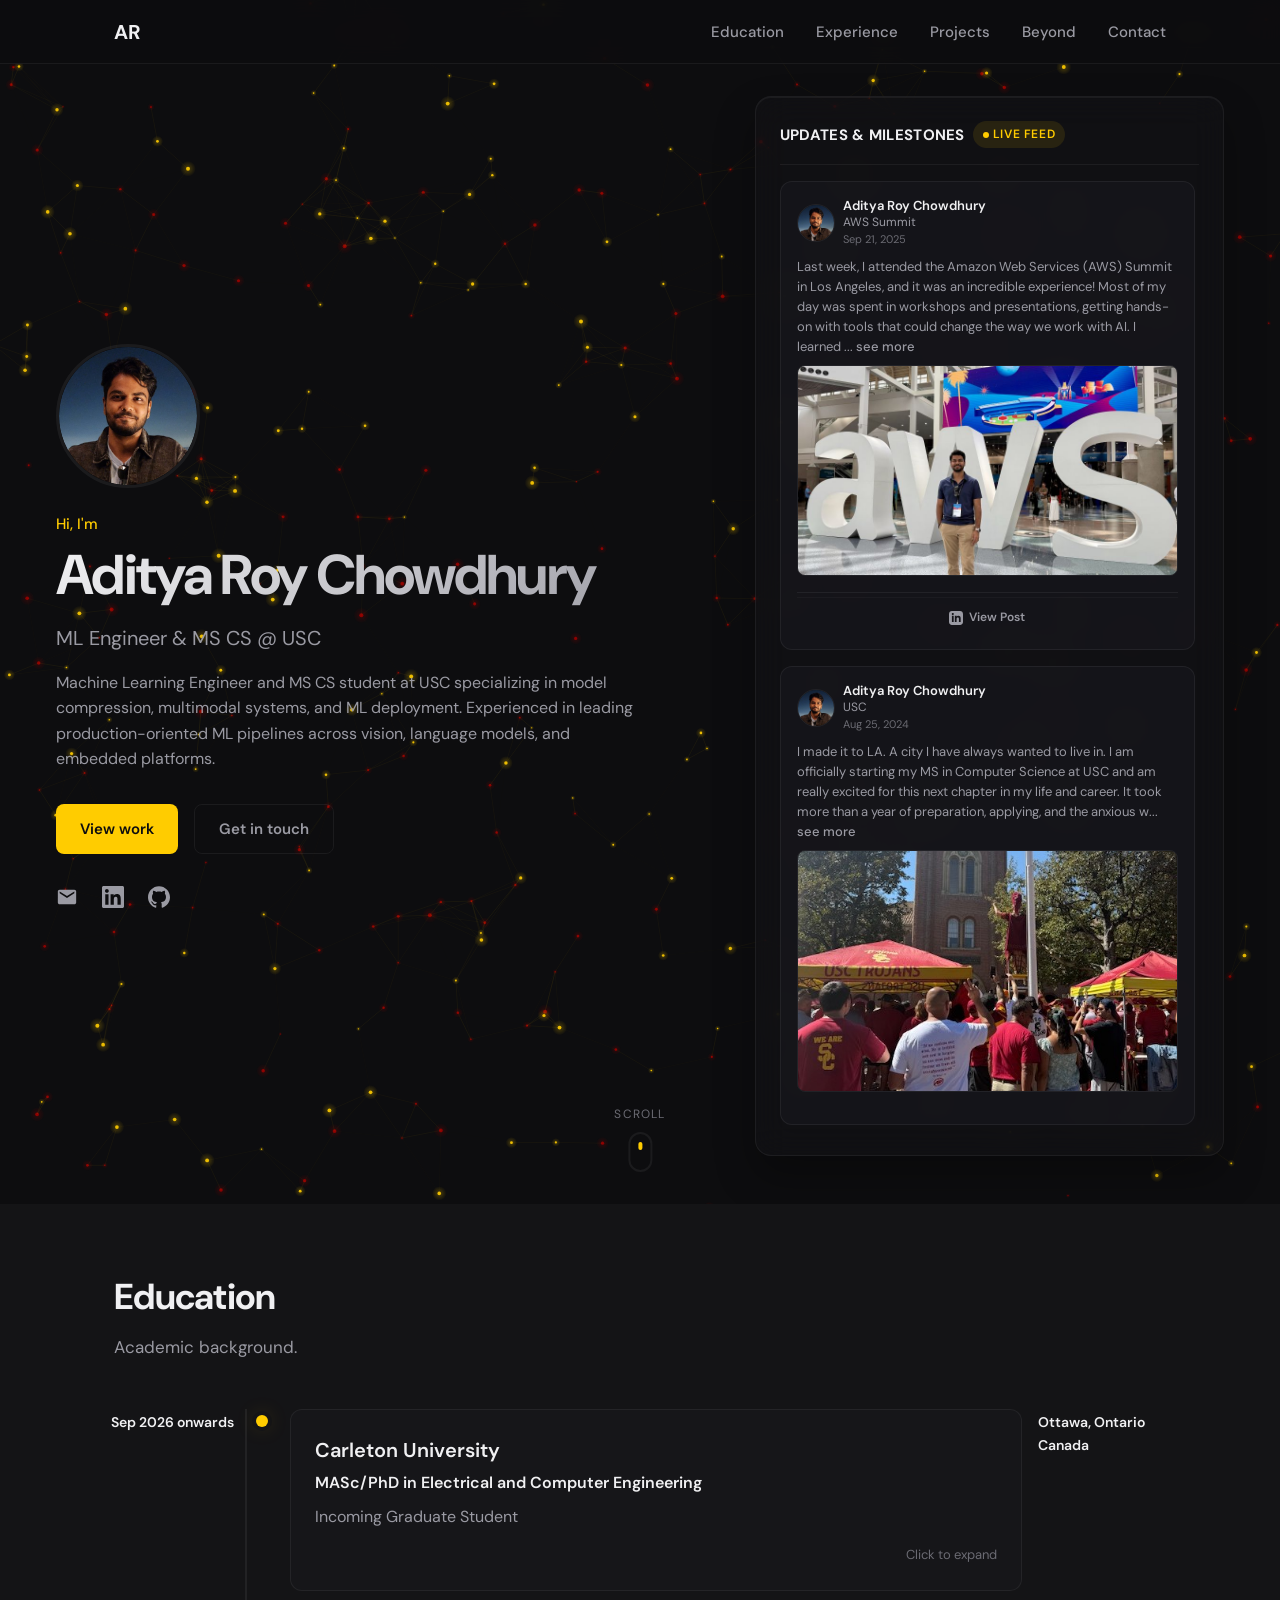
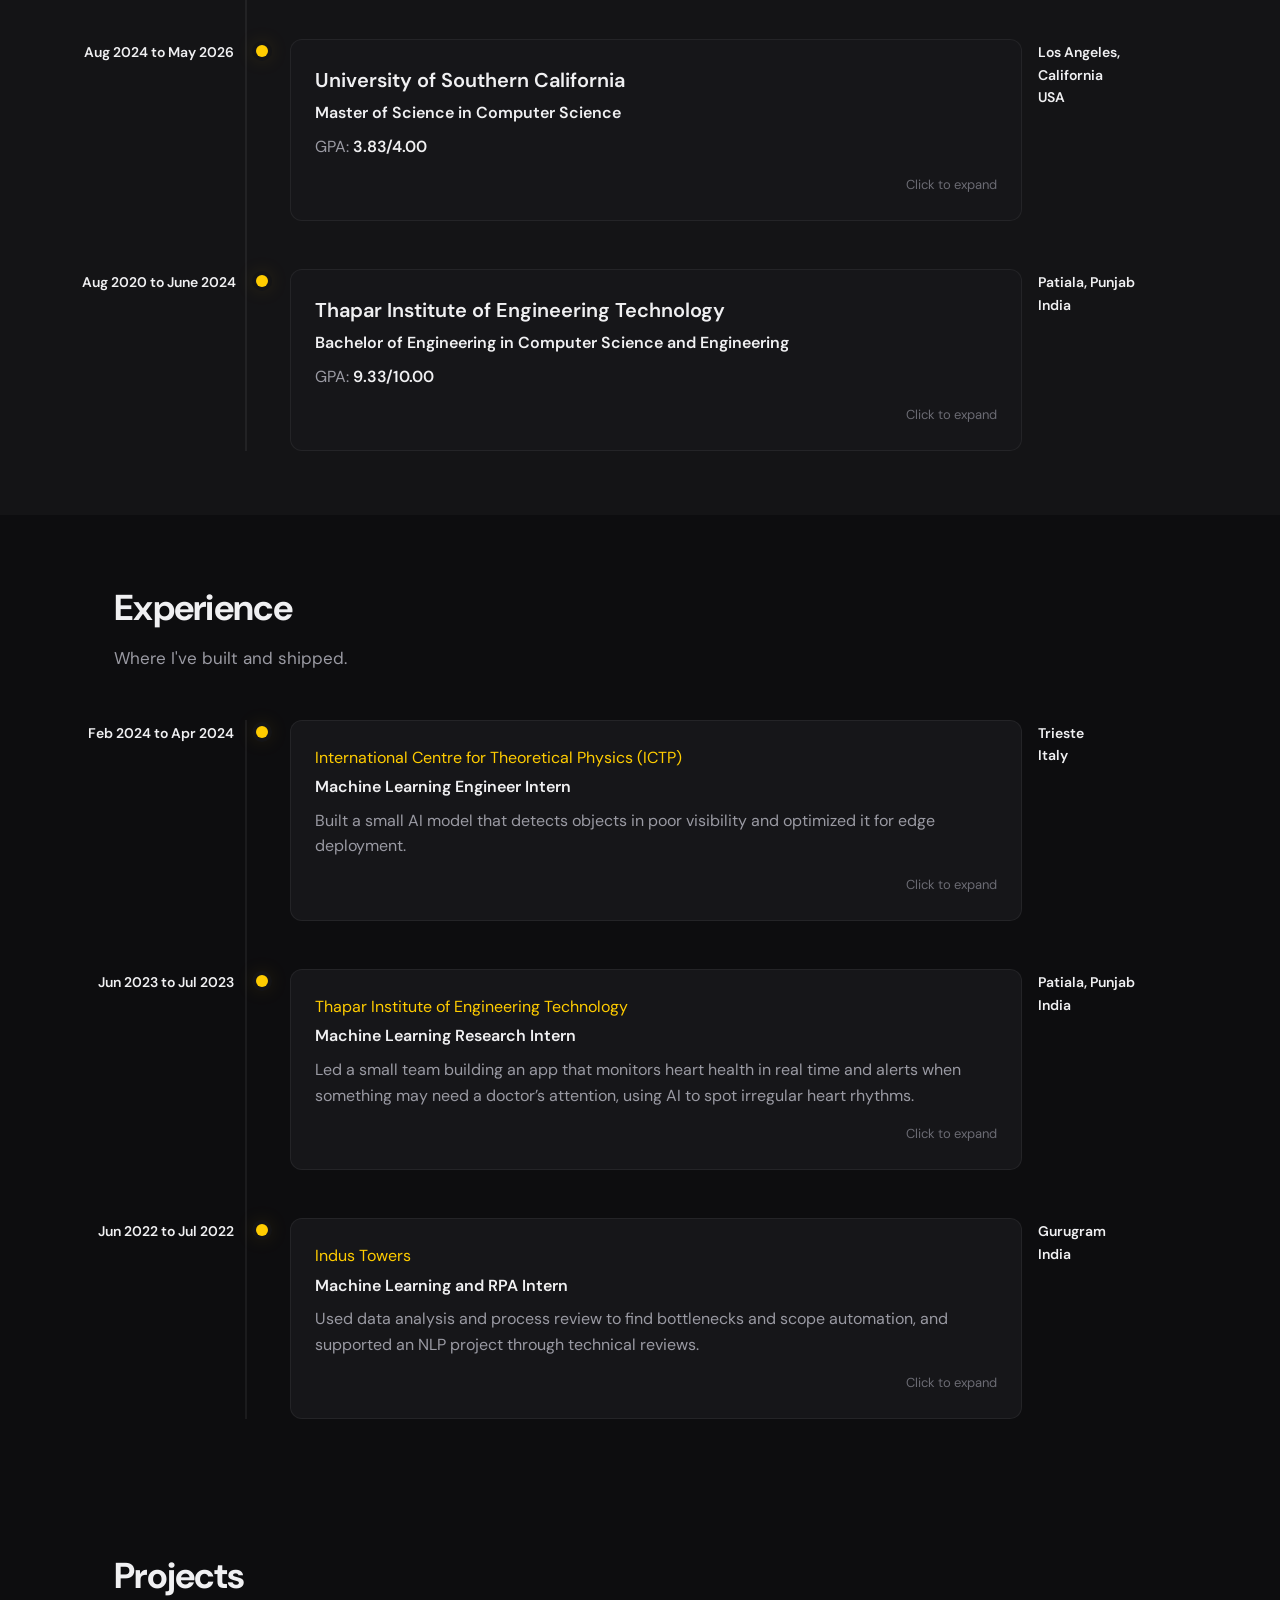
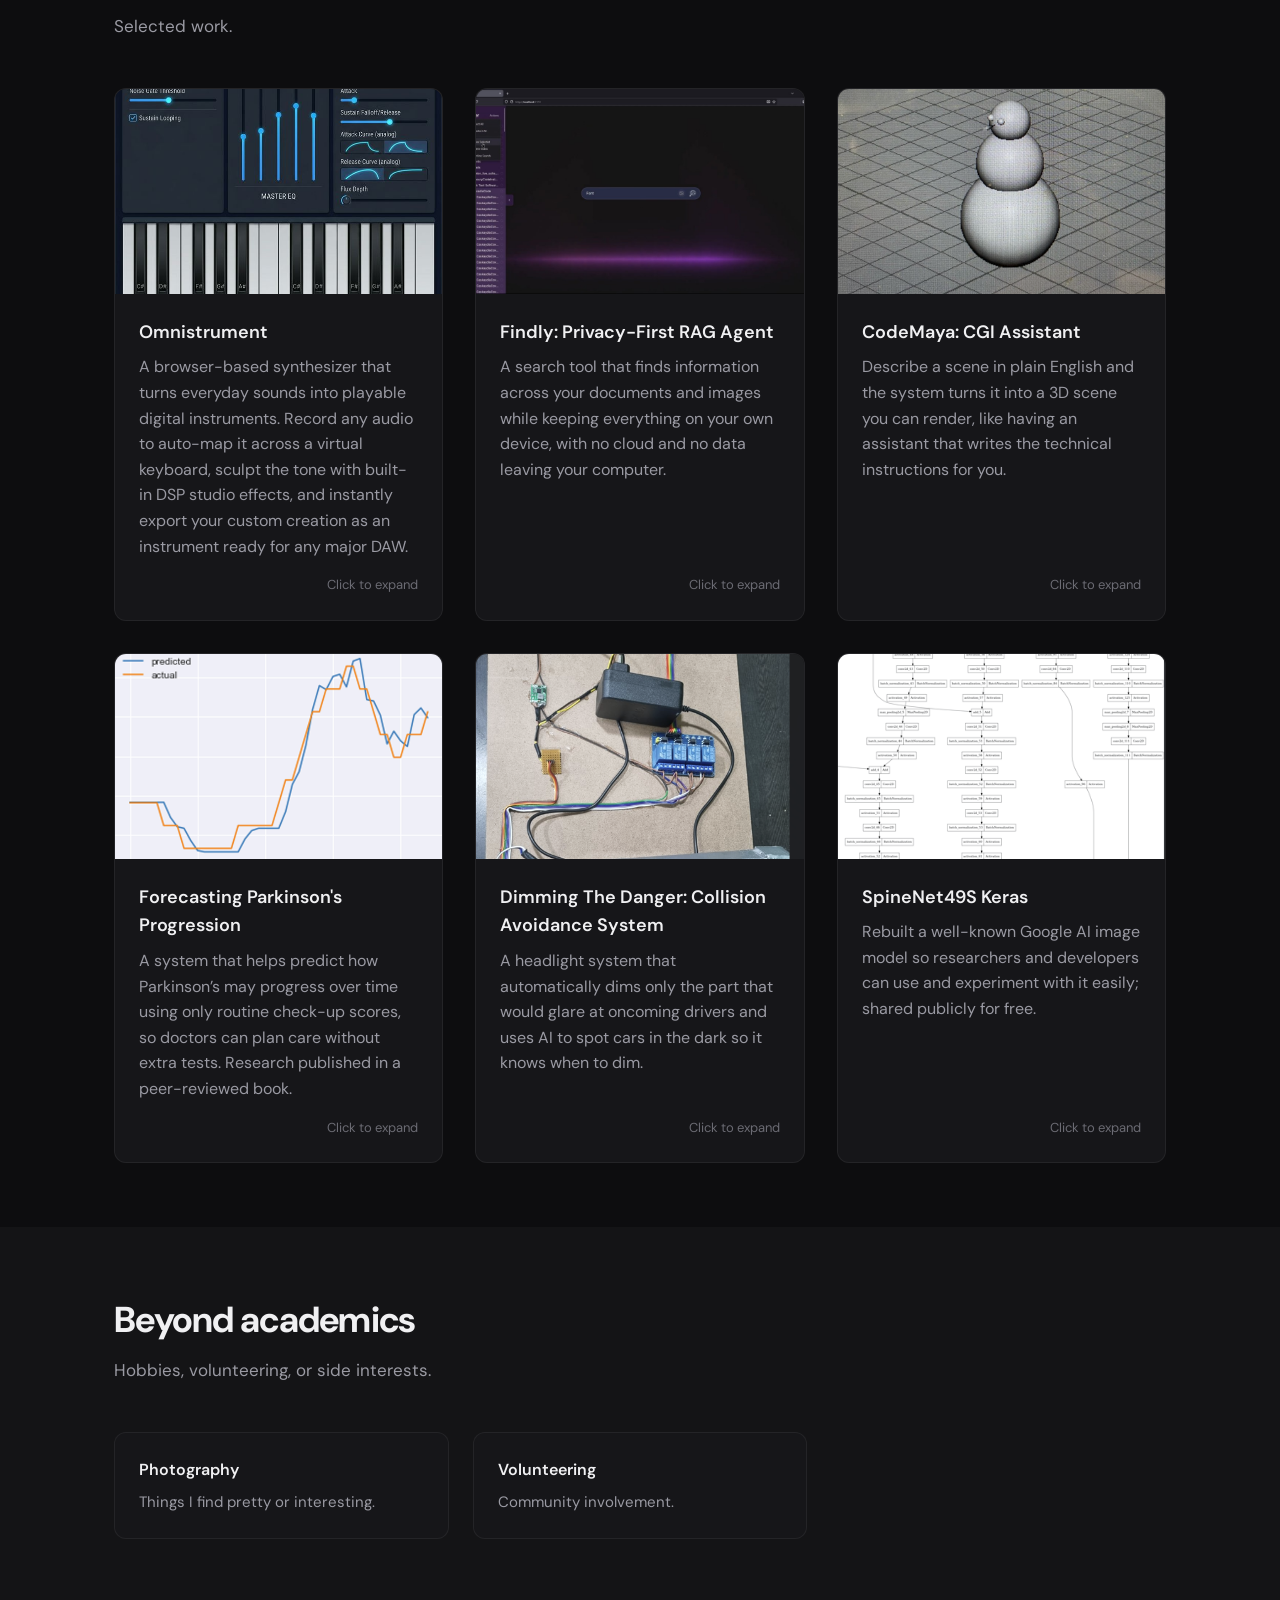
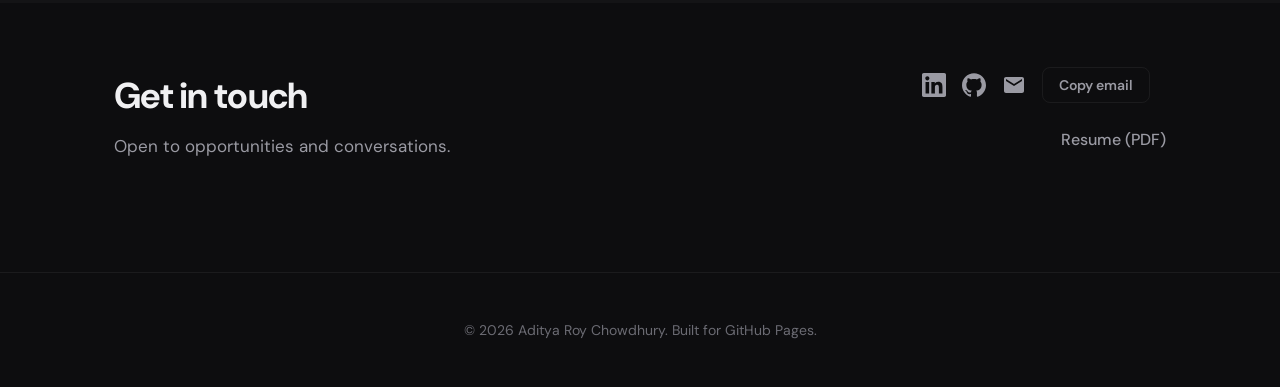
==== commit 9163d528: "glow update" ====
--- a/index.html
+++ b/index.html
@@ -9,9 +9,9 @@
   <link rel="preconnect" href="https://fonts.gstatic.com" crossorigin />
   <link href="https://fonts.googleapis.com/css2?family=DM+Sans:ital,opsz,wght@0,9..40,400;0,9..40,500;0,9..40,600;0,9..40,700&family=JetBrains+Mono:wght@400;500&display=swap" rel="stylesheet" />
   <link rel="stylesheet" href="css/variables.css?v=3" />
-  <link rel="stylesheet" href="css/base.css?v=2" />
+  <link rel="stylesheet" href="css/base.css?v=3" />
   <link rel="stylesheet" href="css/layout.css?v=2" />
-  <link rel="stylesheet" href="css/sections.css?v=6" />
+  <link rel="stylesheet" href="css/sections.css?v=10" />
   <link rel="stylesheet" href="css/animations.css?v=2" />
   <link rel="stylesheet" href="css/components.css?v=2" />
   <link rel="stylesheet" href="css/expandable.css?v=3" />
@@ -518,6 +518,6 @@
   </div>
 
   <script src="js/main.js?v=7"></script>
-  <script src="js/hero-canvas.js?v=15" defer></script>
+  <script src="js/hero-canvas.js?v=18" defer></script>
 </body>
 </html>
--- a/css/base.css
+++ b/css/base.css
@@ -7,7 +7,7 @@
   scroll-behavior: smooth;
   /* Themed vertical scrollbar (Firefox) */
   scrollbar-width: thin;
-  scrollbar-color: var(--accent-dim) var(--bg-elevated);
+  scrollbar-color: var(--accent) var(--bg-elevated);
 }
 
 /* Themed vertical scrollbar (Chrome / Safari / Edge) */
@@ -18,7 +18,7 @@
   background: var(--bg-elevated);
 }
 html::-webkit-scrollbar-thumb {
-  background: var(--accent-dim);
+  background: var(--accent);
   border-radius: 4px;
 }
 html::-webkit-scrollbar-thumb:hover {
--- a/css/sections.css
+++ b/css/sections.css
@@ -55,6 +55,11 @@
 .hero__left-col {
   max-width: 600px;
   text-align: left;
+}
+
+.hero__left-col:hover .hero__tagline,
+.hero__left-col:hover .hero__bio {
+  color: #ffffff;
 }
 
 .energy-score {
@@ -174,6 +179,7 @@
   color: var(--text-secondary);
   font-size: 1.25rem;
   margin: 0 0 var(--space-md);
+  transition: color 0.3s ease;
 }
 
 .hero__bio {
@@ -181,6 +187,7 @@
   margin: 0 0 var(--space-xl);
   max-width: 54ch;
   line-height: 1.6;
+  transition: color 0.3s ease;
 }
 
 @media (max-width: 991px) {
@@ -283,7 +290,7 @@
   background: transparent;
 }
 .feed__posts::-webkit-scrollbar-thumb {
-  background: rgba(255, 255, 255, 0.08);
+  background: var(--accent);
   border-radius: 3px;
 }
 .feed__posts::-webkit-scrollbar-thumb:hover {
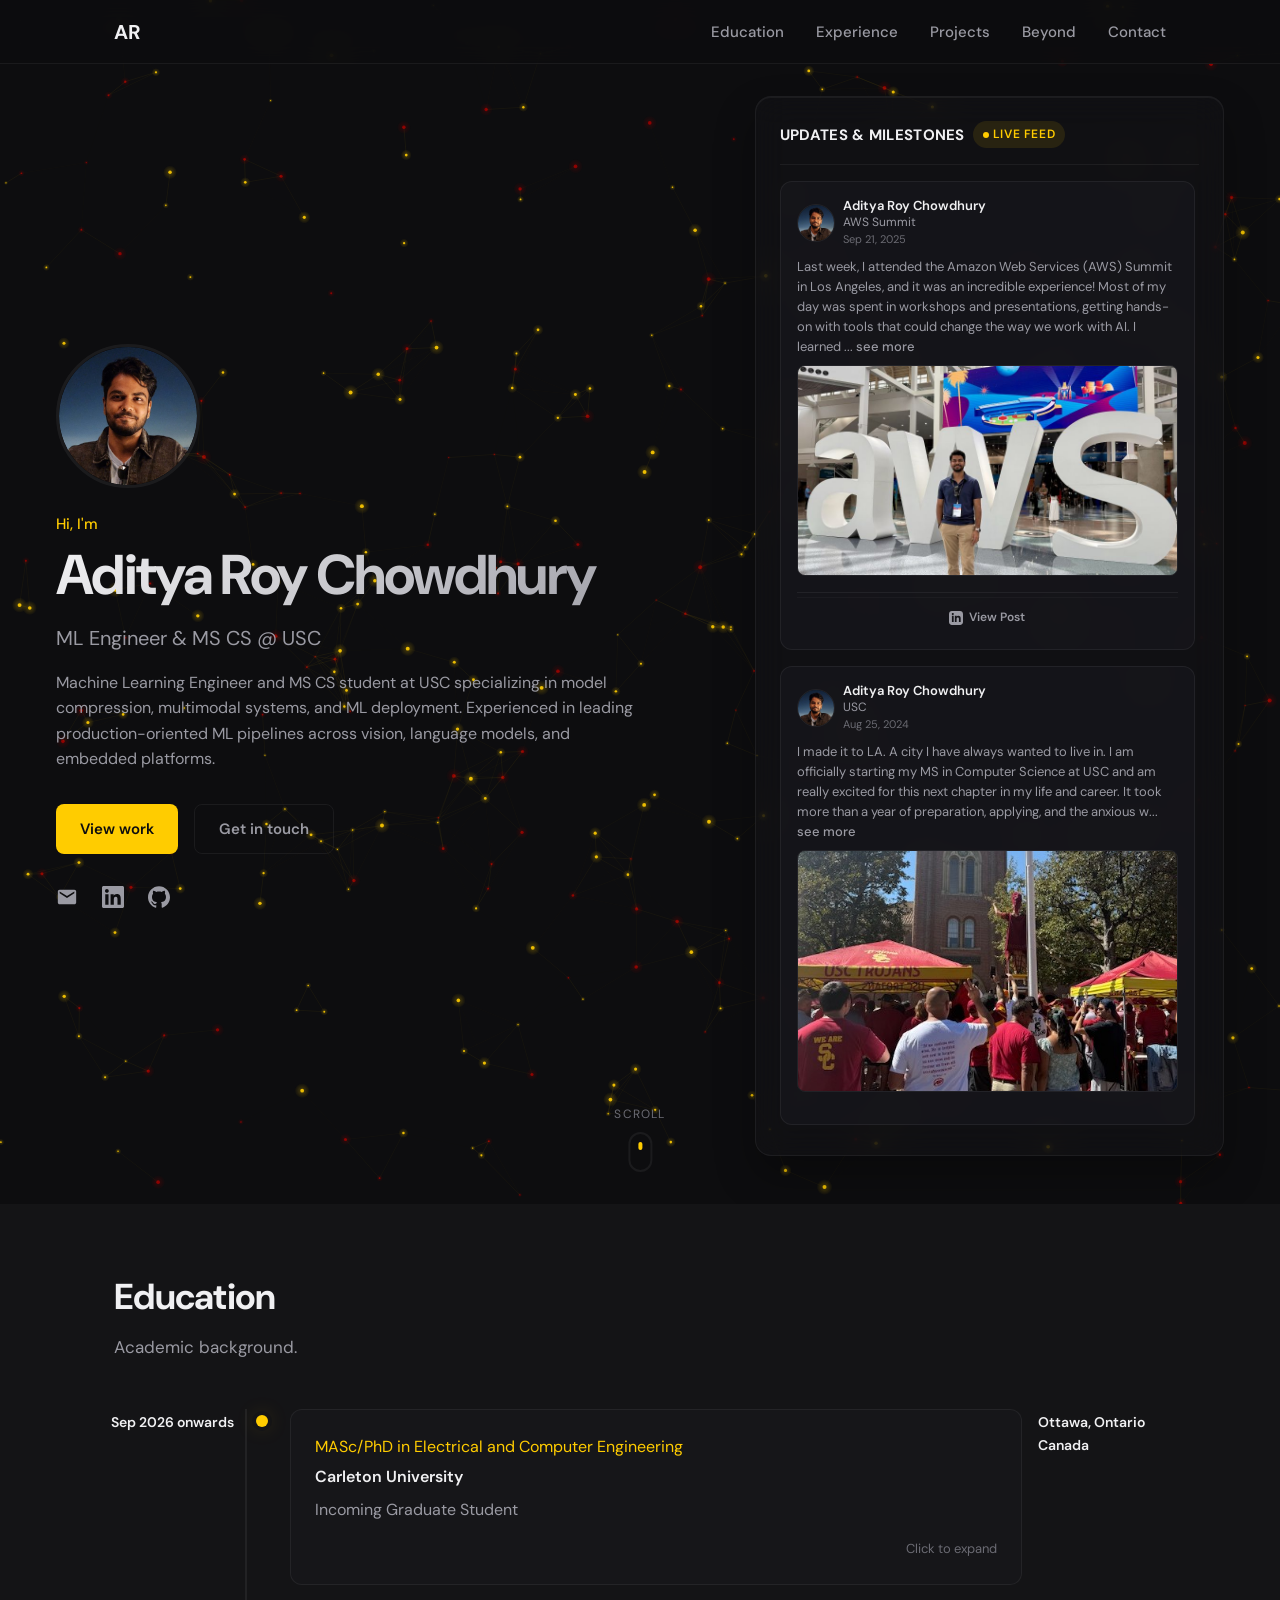
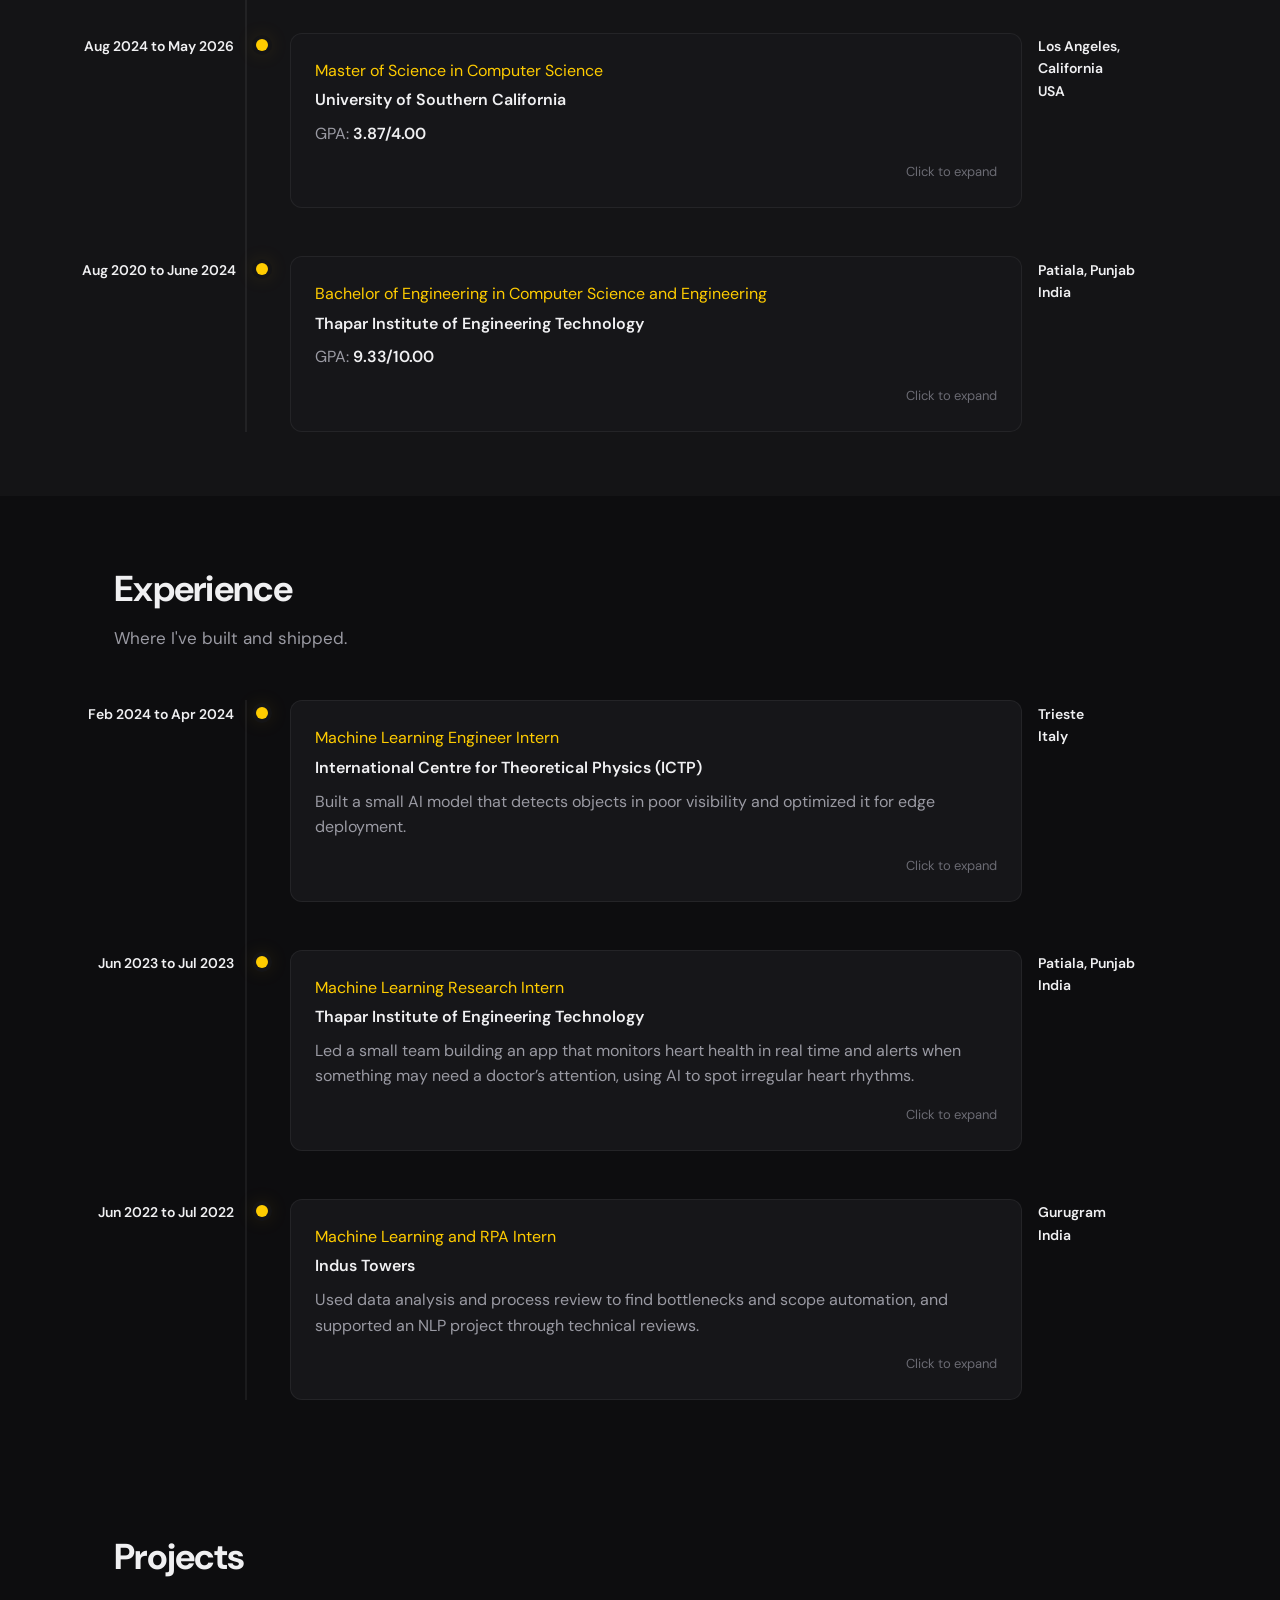
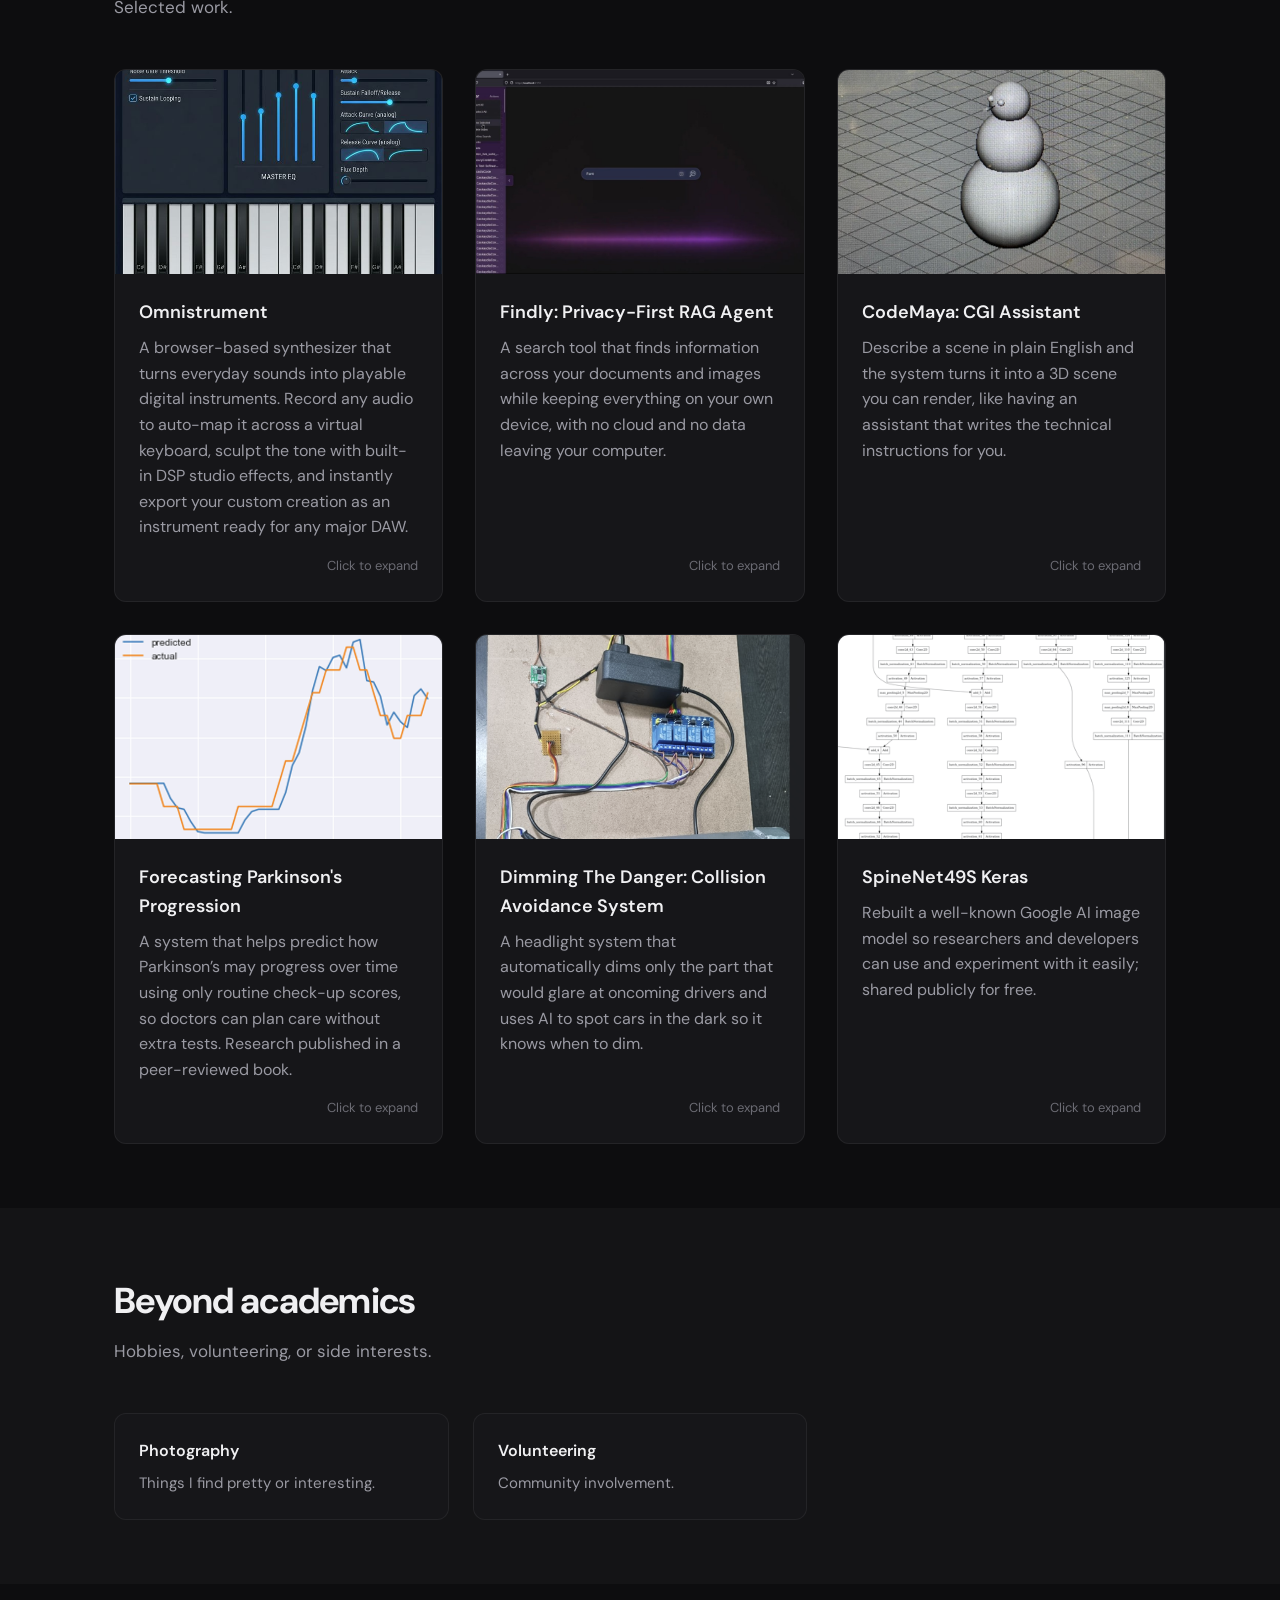
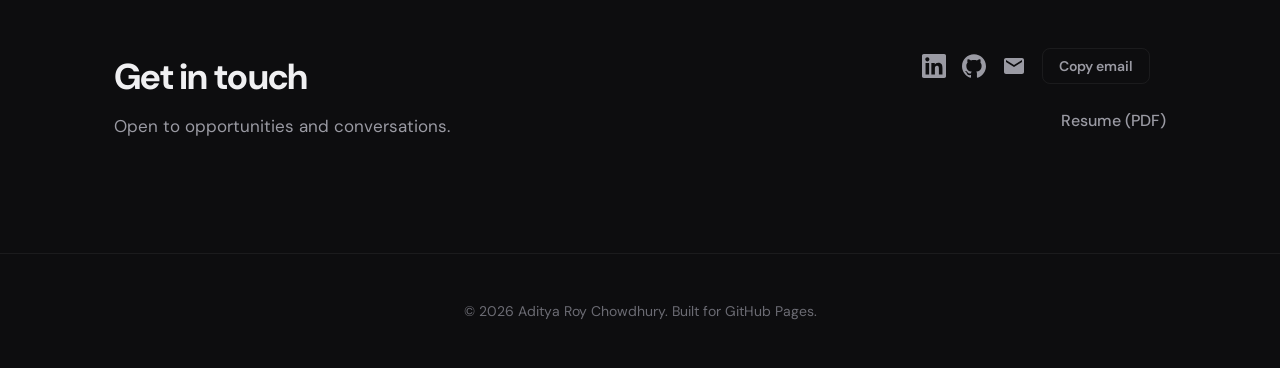
==== commit 6b611548: "minor formatting" ====
--- a/index.html
+++ b/index.html
@@ -96,8 +96,8 @@
             <span class="timeline__date">Sep 2026 onwards</span>
             <div class="timeline__marker"></div>
             <div class="timeline__card card expandable__card">
-              <span class="card__meta card__meta--edu">Carleton University</span>
-              <h3 class="card__title">MASc/PhD in Electrical and Computer Engineering</h3>
+              <span class="card__meta">MASc/PhD in Electrical and Computer Engineering</span>
+              <h3 class="card__title">Carleton University</h3>
               <p class="card__summary">Incoming Graduate Student</p>
               <div class="card__details expandable__details">
                 <div class="card__details-inner">
@@ -117,9 +117,9 @@
             <span class="timeline__date">Aug 2024 to May 2026</span>
             <div class="timeline__marker"></div>
             <div class="timeline__card card expandable__card">
-              <span class="card__meta card__meta--edu">University of Southern California</span>
-              <h3 class="card__title">Master of Science in Computer Science</h3>
-              <p class="card__summary">GPA: <span class="card__gpa">3.83/4.00</span></p>
+              <span class="card__meta">Master of Science in Computer Science</span>
+              <h3 class="card__title">University of Southern California</h3>
+              <p class="card__summary">GPA: <span class="card__gpa">3.87/4.00</span></p>
               <div class="card__details expandable__details">
                 <div class="card__details-inner">
                   <p class="card__details-heading">Coursework</p>
@@ -145,8 +145,8 @@
             <span class="timeline__date">Aug 2020 to June 2024</span>
             <div class="timeline__marker"></div>
             <div class="timeline__card card expandable__card">
-              <span class="card__meta card__meta--edu">Thapar Institute of Engineering Technology</span>
-              <h3 class="card__title">Bachelor of Engineering in Computer Science and Engineering</h3>
+              <span class="card__meta">Bachelor of Engineering in Computer Science and Engineering</span>
+              <h3 class="card__title">Thapar Institute of Engineering Technology</h3>
               <p class="card__summary">GPA: <span class="card__gpa">9.33/10.00</span></p>
               <div class="card__details expandable__details">
                 <div class="card__details-inner">
@@ -203,8 +203,8 @@
             <span class="timeline__date">Feb 2024 to Apr 2024</span>
             <div class="timeline__marker"></div>
             <div class="timeline__card card expandable__card">
-              <span class="card__meta">International Centre for Theoretical Physics (ICTP)</span>
-              <h3 class="card__title">Machine Learning Engineer Intern</h3>
+              <span class="card__meta">Machine Learning Engineer Intern</span>
+              <h3 class="card__title">International Centre for Theoretical Physics (ICTP)</h3>
               <p class="card__summary">Built a small AI model that detects objects in poor visibility and optimized it for edge deployment.</p>
               <div class="card__details expandable__details">
                 <div class="card__details-inner">
@@ -225,8 +225,8 @@
             <span class="timeline__date">Jun 2023 to Jul 2023</span>
             <div class="timeline__marker"></div>
             <div class="timeline__card card expandable__card">
-              <span class="card__meta">Thapar Institute of Engineering Technology</span>
-              <h3 class="card__title">Machine Learning Research Intern</h3>
+              <span class="card__meta">Machine Learning Research Intern</span>
+              <h3 class="card__title">Thapar Institute of Engineering Technology</h3>
               <p class="card__summary">Led a small team building an app that monitors heart health in real time and alerts when something may need a doctor’s attention, using AI to spot irregular heart rhythms.</p>
               <div class="card__details expandable__details">
                 <div class="card__details-inner">
@@ -247,8 +247,8 @@
             <span class="timeline__date">Jun 2022 to Jul 2022</span>
             <div class="timeline__marker"></div>
             <div class="timeline__card card expandable__card">
-              <span class="card__meta">Indus Towers</span>
-              <h3 class="card__title">Machine Learning and RPA Intern</h3>
+              <span class="card__meta">Machine Learning and RPA Intern</span>
+              <h3 class="card__title">Indus Towers</h3>
               <p class="card__summary">Used data analysis and process review to find bottlenecks and scope automation, and supported an NLP project through technical reviews.</p>
               <div class="card__details expandable__details">
                 <div class="card__details-inner">
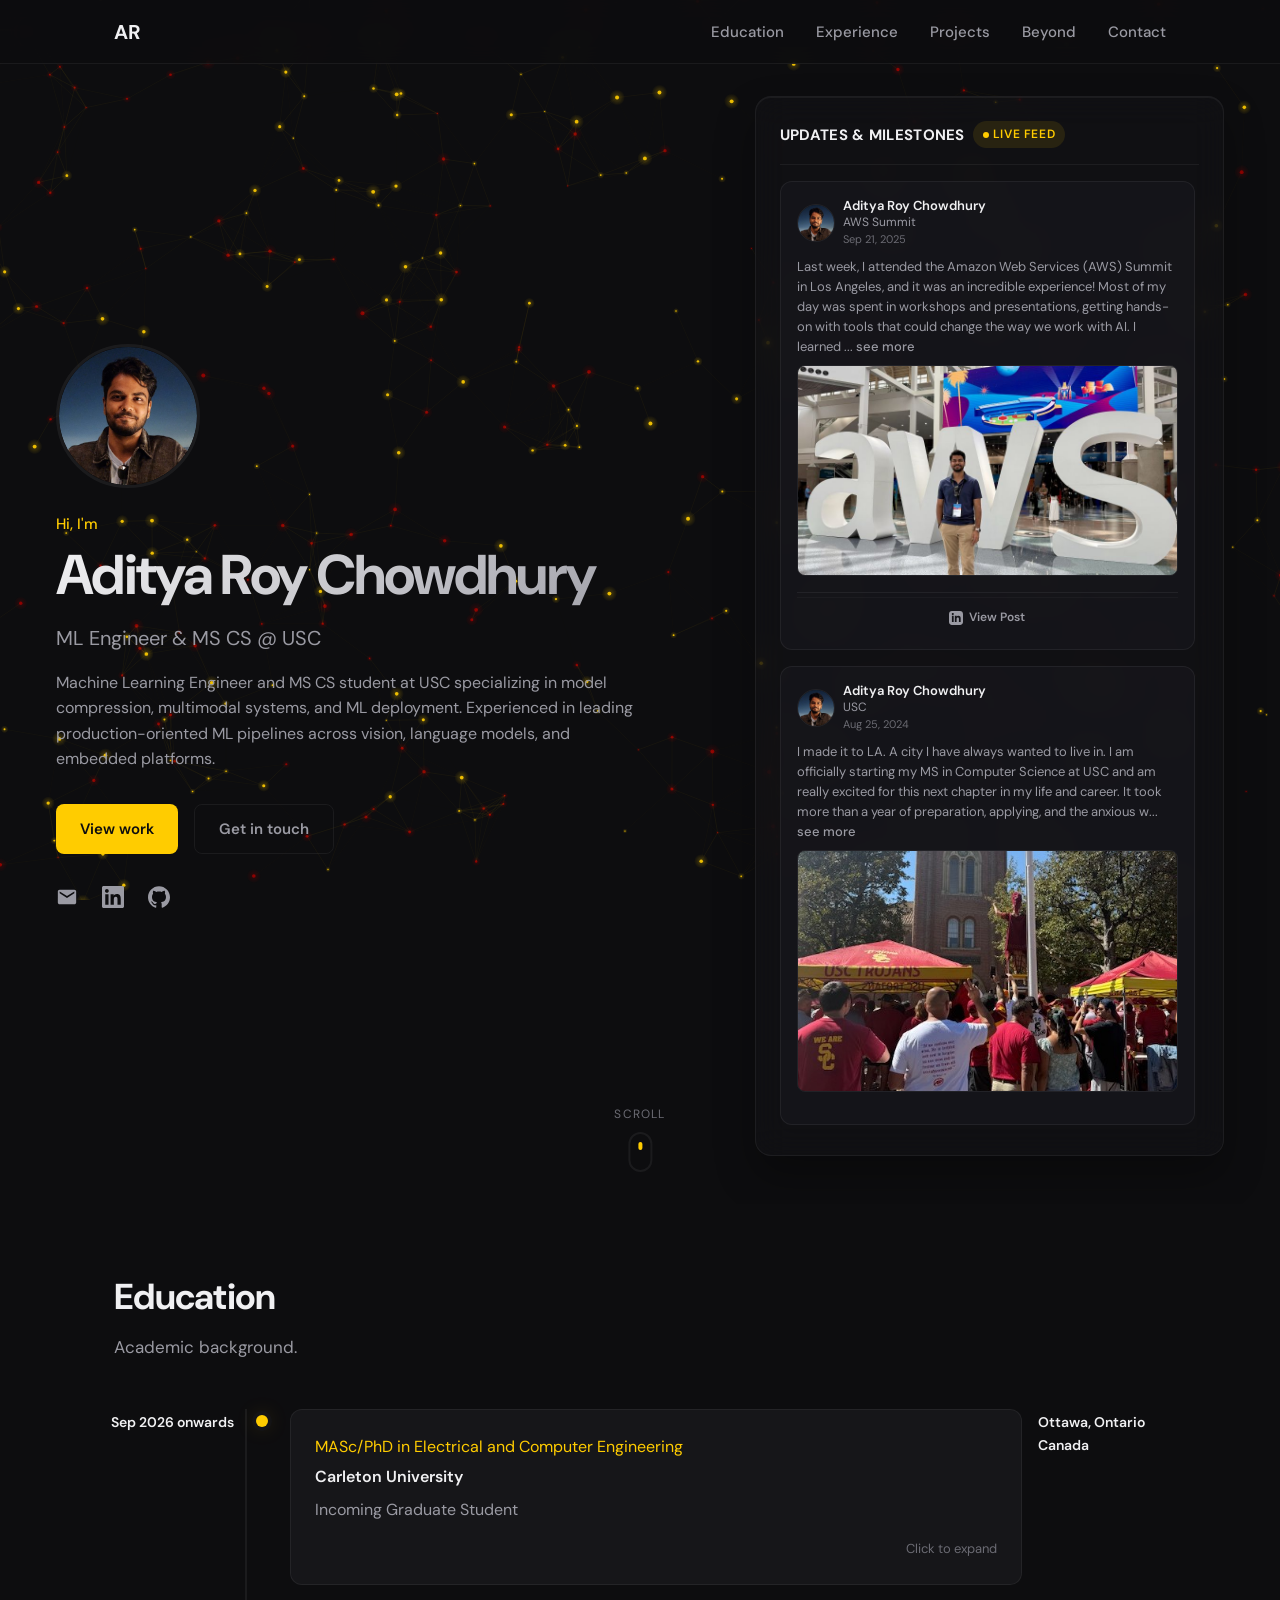
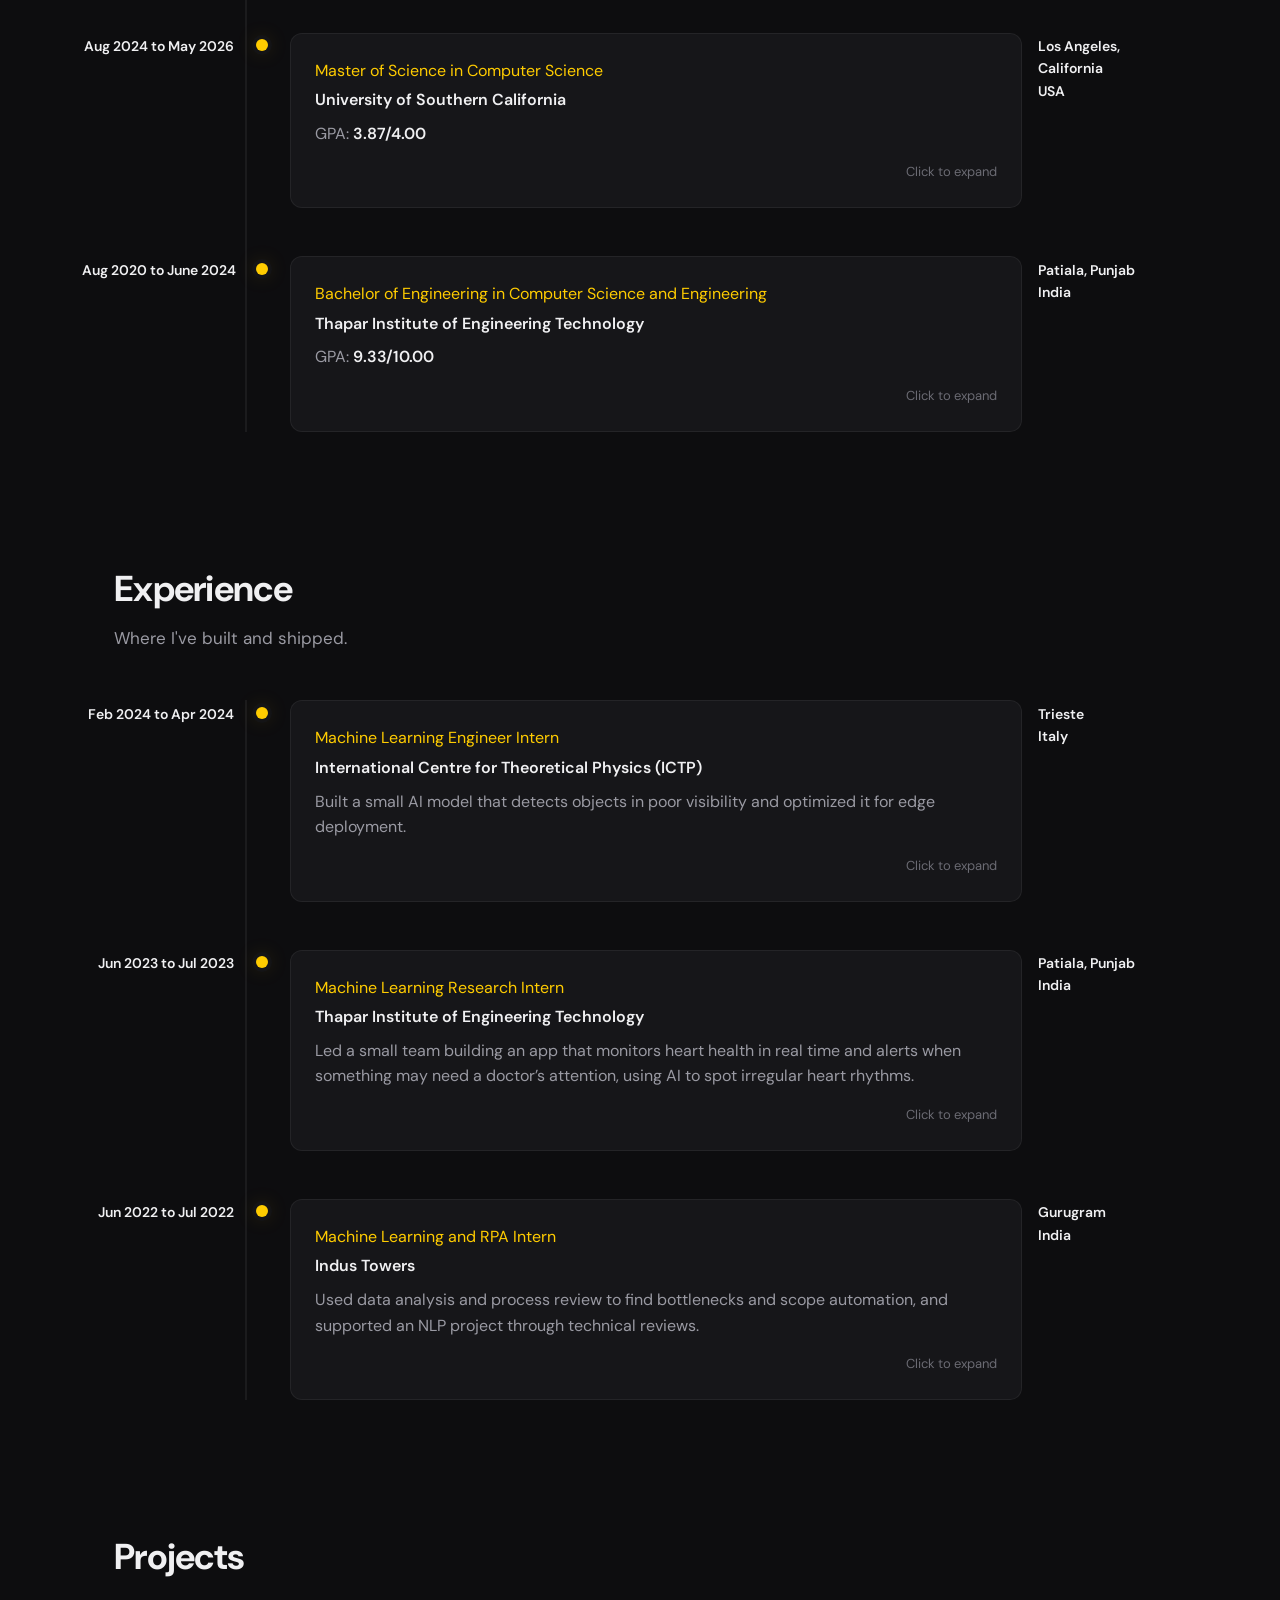
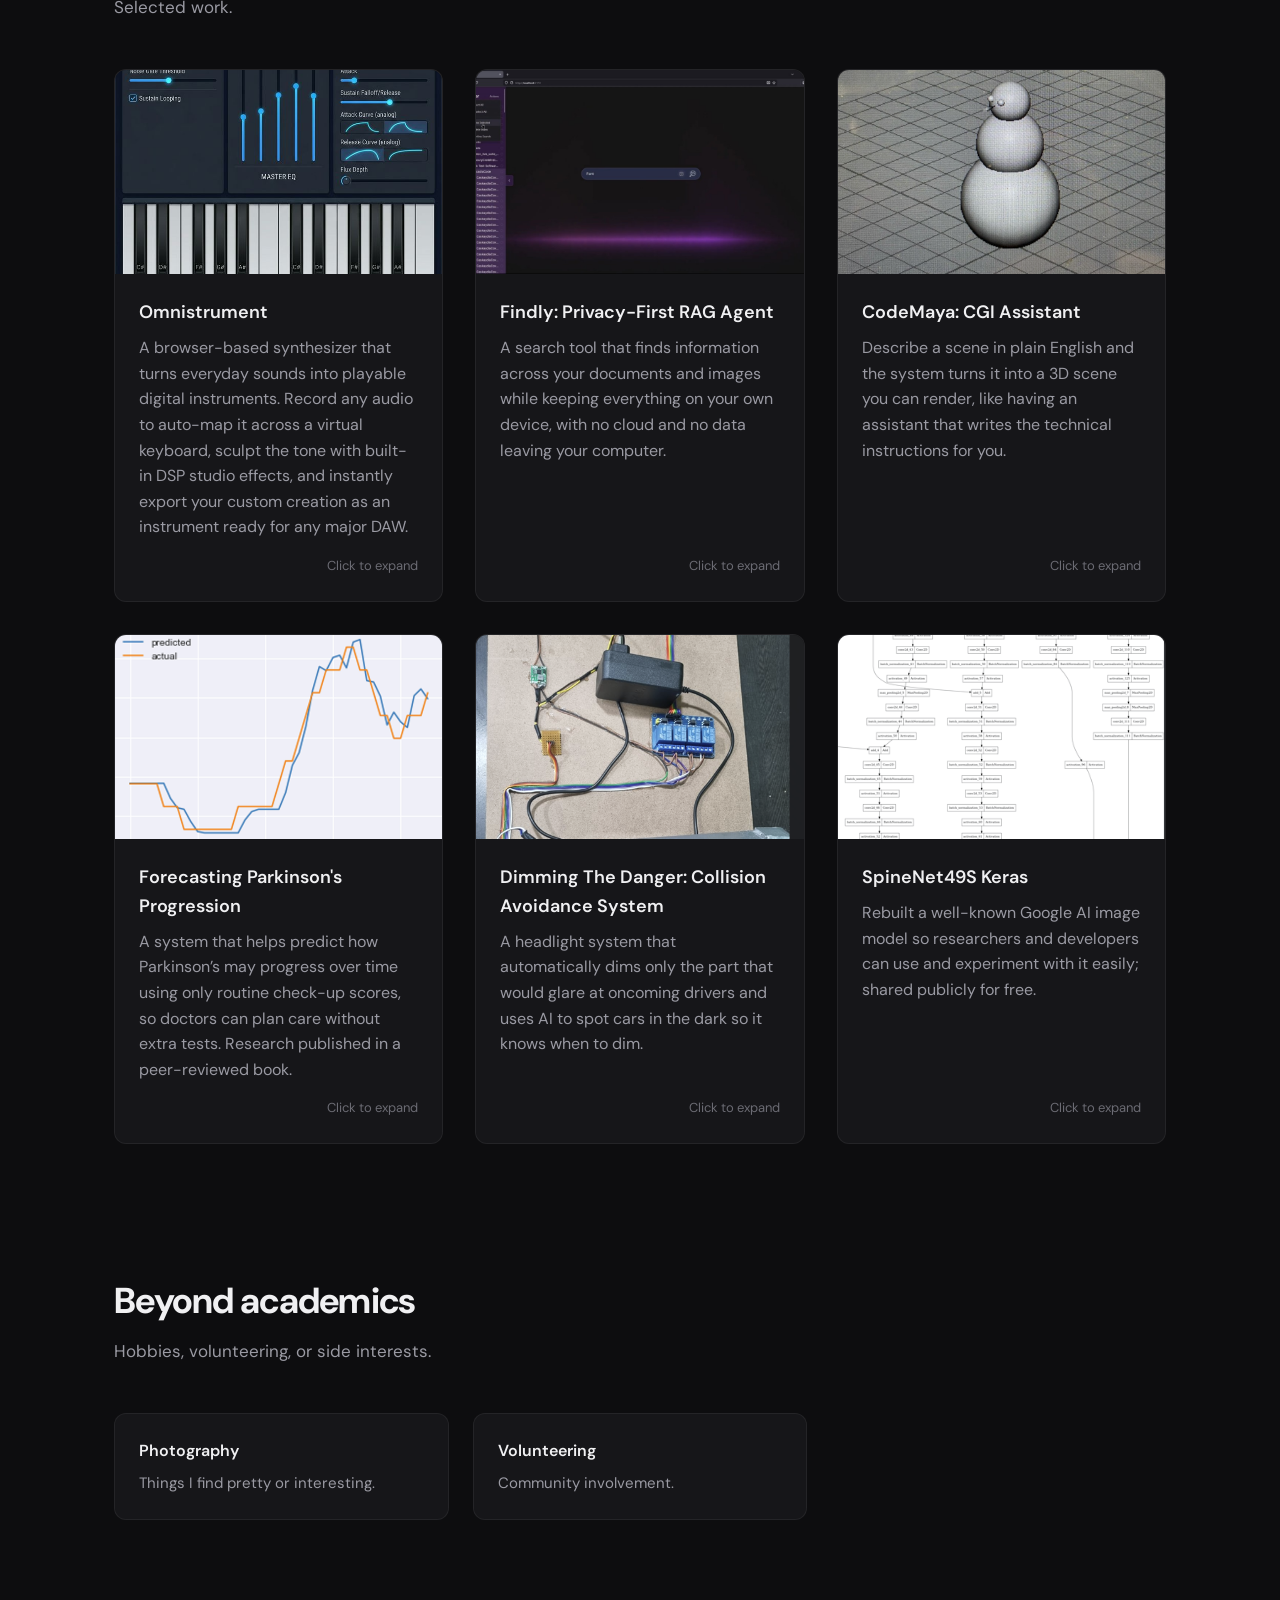
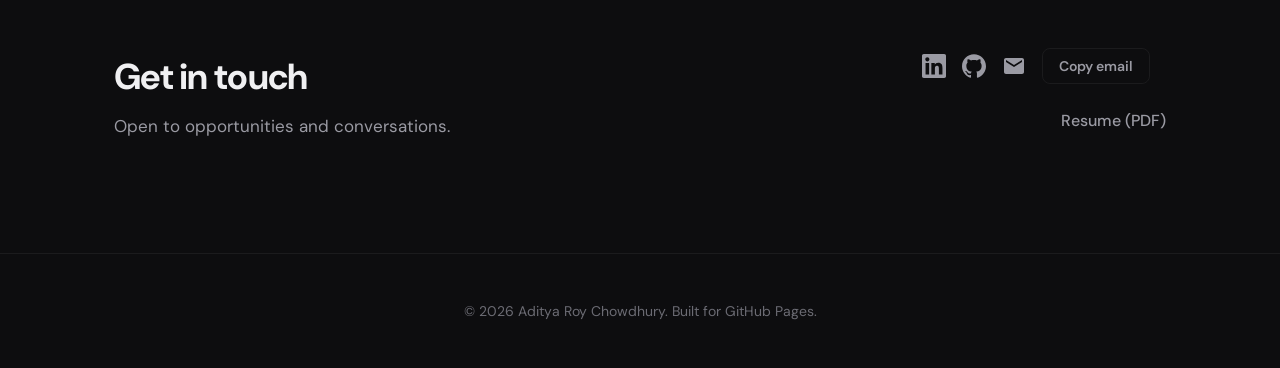
==== commit ad3138d3: "extend background" ====
--- a/index.html
+++ b/index.html
@@ -11,12 +11,13 @@
   <link rel="stylesheet" href="css/variables.css?v=3" />
   <link rel="stylesheet" href="css/base.css?v=3" />
   <link rel="stylesheet" href="css/layout.css?v=2" />
-  <link rel="stylesheet" href="css/sections.css?v=10" />
+  <link rel="stylesheet" href="css/sections.css?v=11" />
   <link rel="stylesheet" href="css/animations.css?v=2" />
   <link rel="stylesheet" href="css/components.css?v=2" />
   <link rel="stylesheet" href="css/expandable.css?v=3" />
 </head>
 <body>
+  <canvas id="hero-canvas"></canvas>
   <!-- Scroll progress bar -->
   <div class="scroll-progress" id="scrollProgress" aria-hidden="true"></div>
 
@@ -38,7 +39,6 @@
 
   <main>
     <section class="hero" id="hero">
-      <canvas id="hero-canvas"></canvas>
       <div class="container container--wide hero__grid">
         <div class="hero__left-col animate-in" style="--i: 0">
           <div class="hero__photo">
@@ -518,6 +518,6 @@
   </div>
 
   <script src="js/main.js?v=7"></script>
-  <script src="js/hero-canvas.js?v=18" defer></script>
+  <script src="js/hero-canvas.js?v=20" defer></script>
 </body>
 </html>
--- a/css/sections.css
+++ b/css/sections.css
@@ -4,7 +4,7 @@
 }
 
 .section--alt {
-  background: var(--bg-secondary);
+  background: transparent;
 }
 
 .section__title {
@@ -33,12 +33,12 @@
 }
 
 #hero-canvas {
-  position: absolute;
+  position: fixed;
   top: 0;
   left: 0;
-  width: 100%;
-  height: 100%;
-  z-index: 0;
+  width: 100vw;
+  height: 100vh;
+  z-index: -1;
   pointer-events: none; /* Let clicks pass through to the underlying content unless we explicitly need them */
 }
 
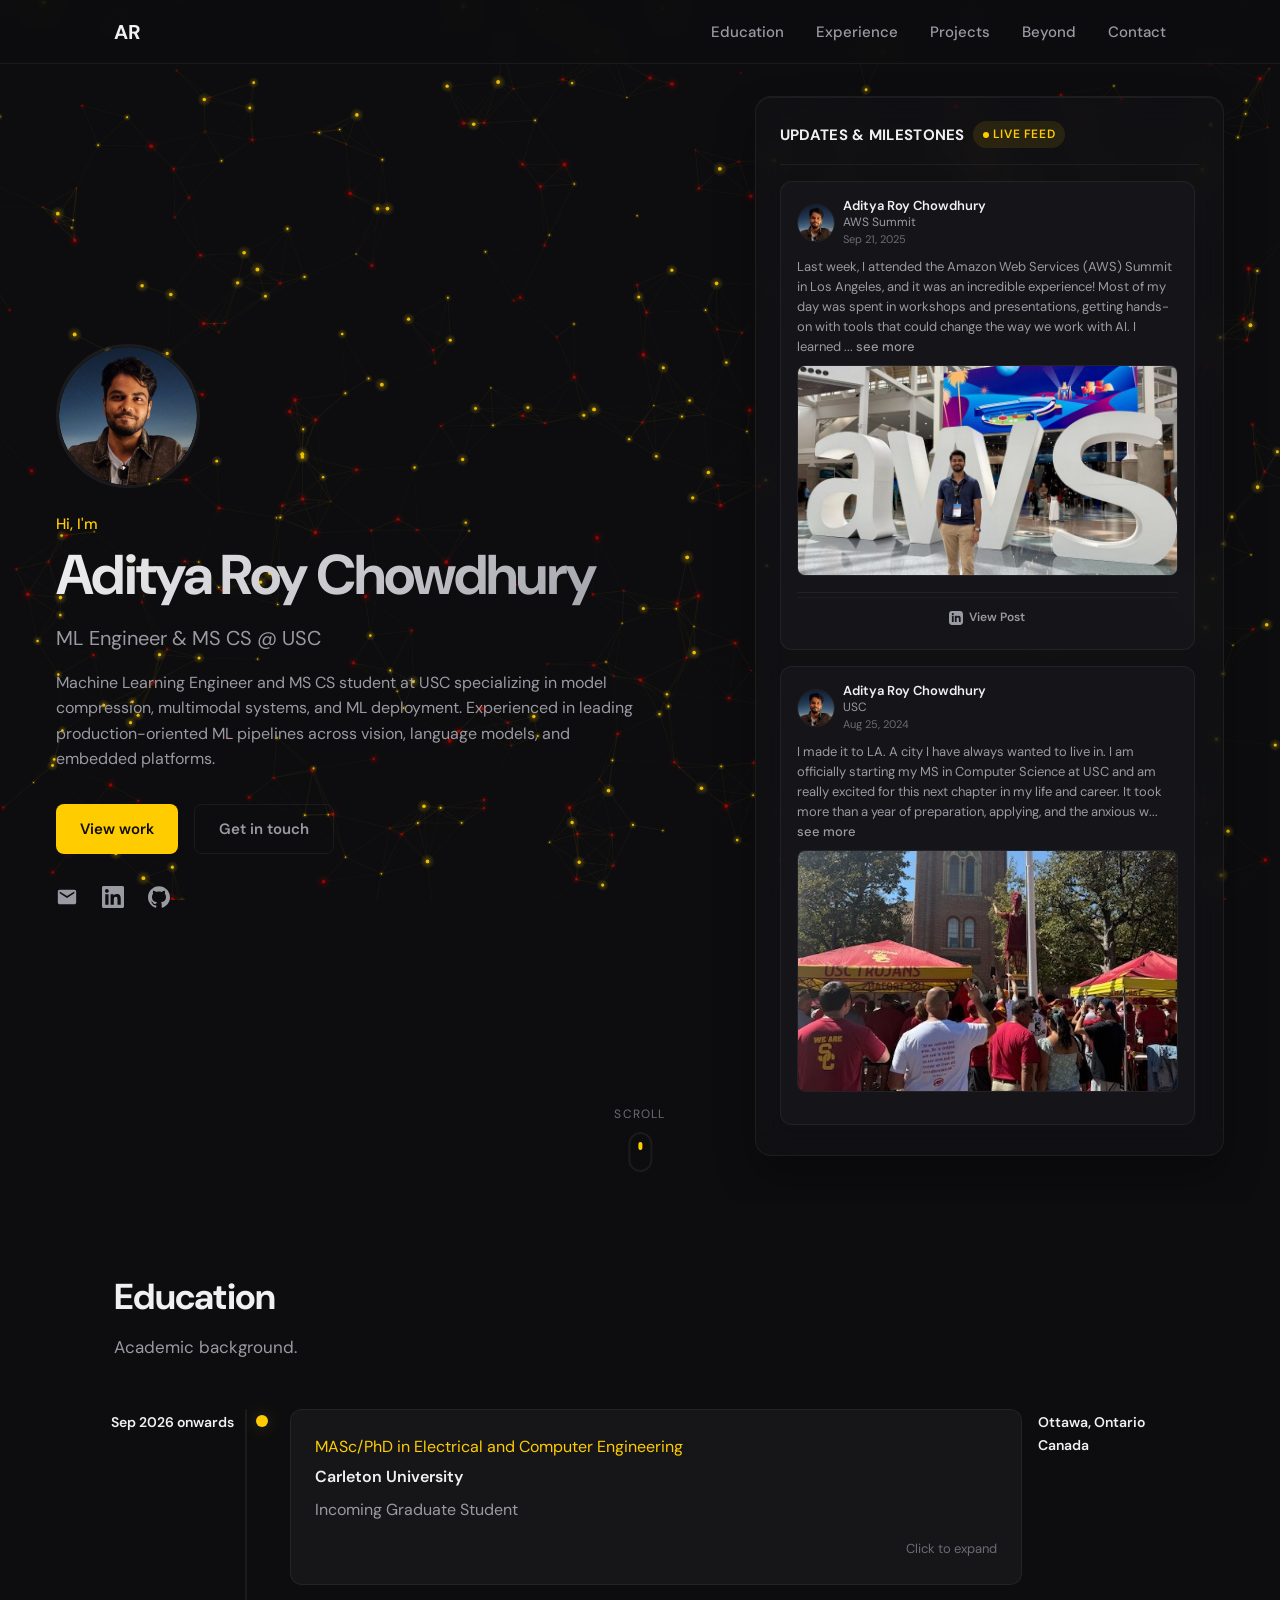
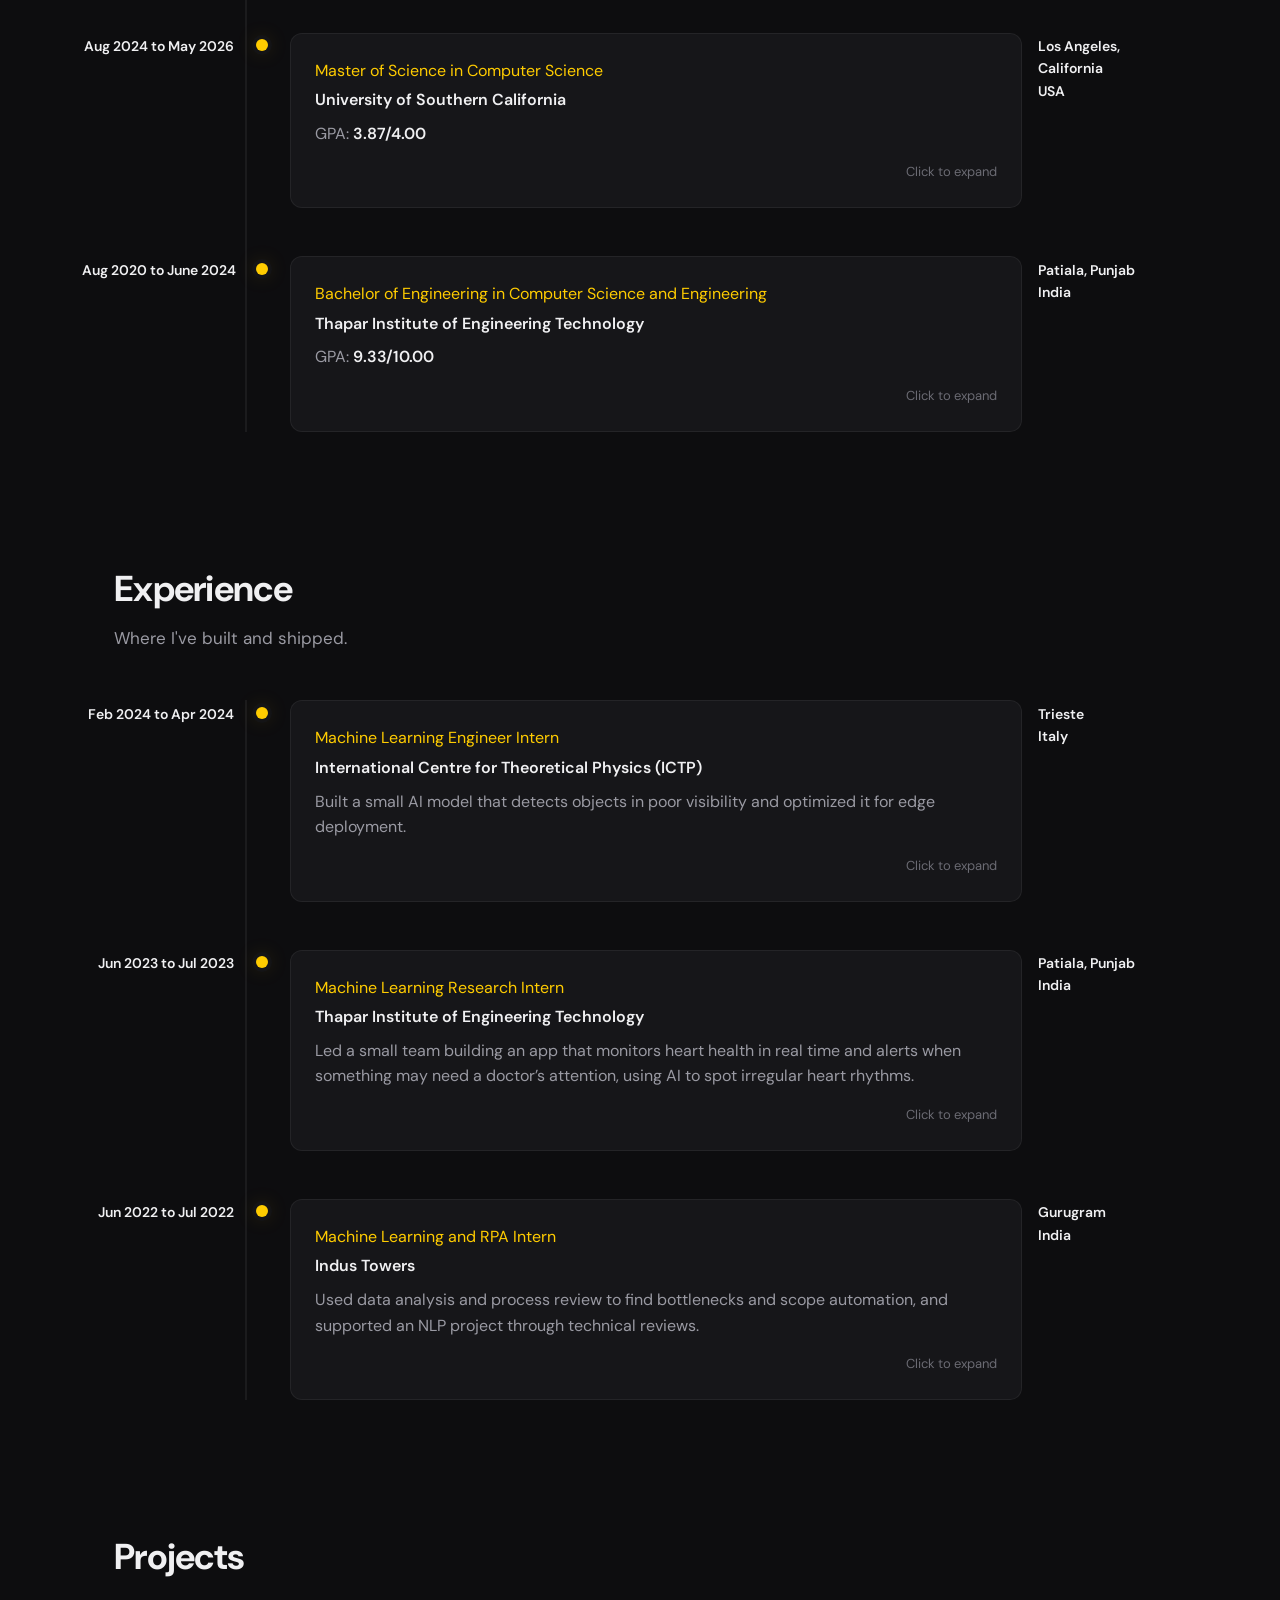
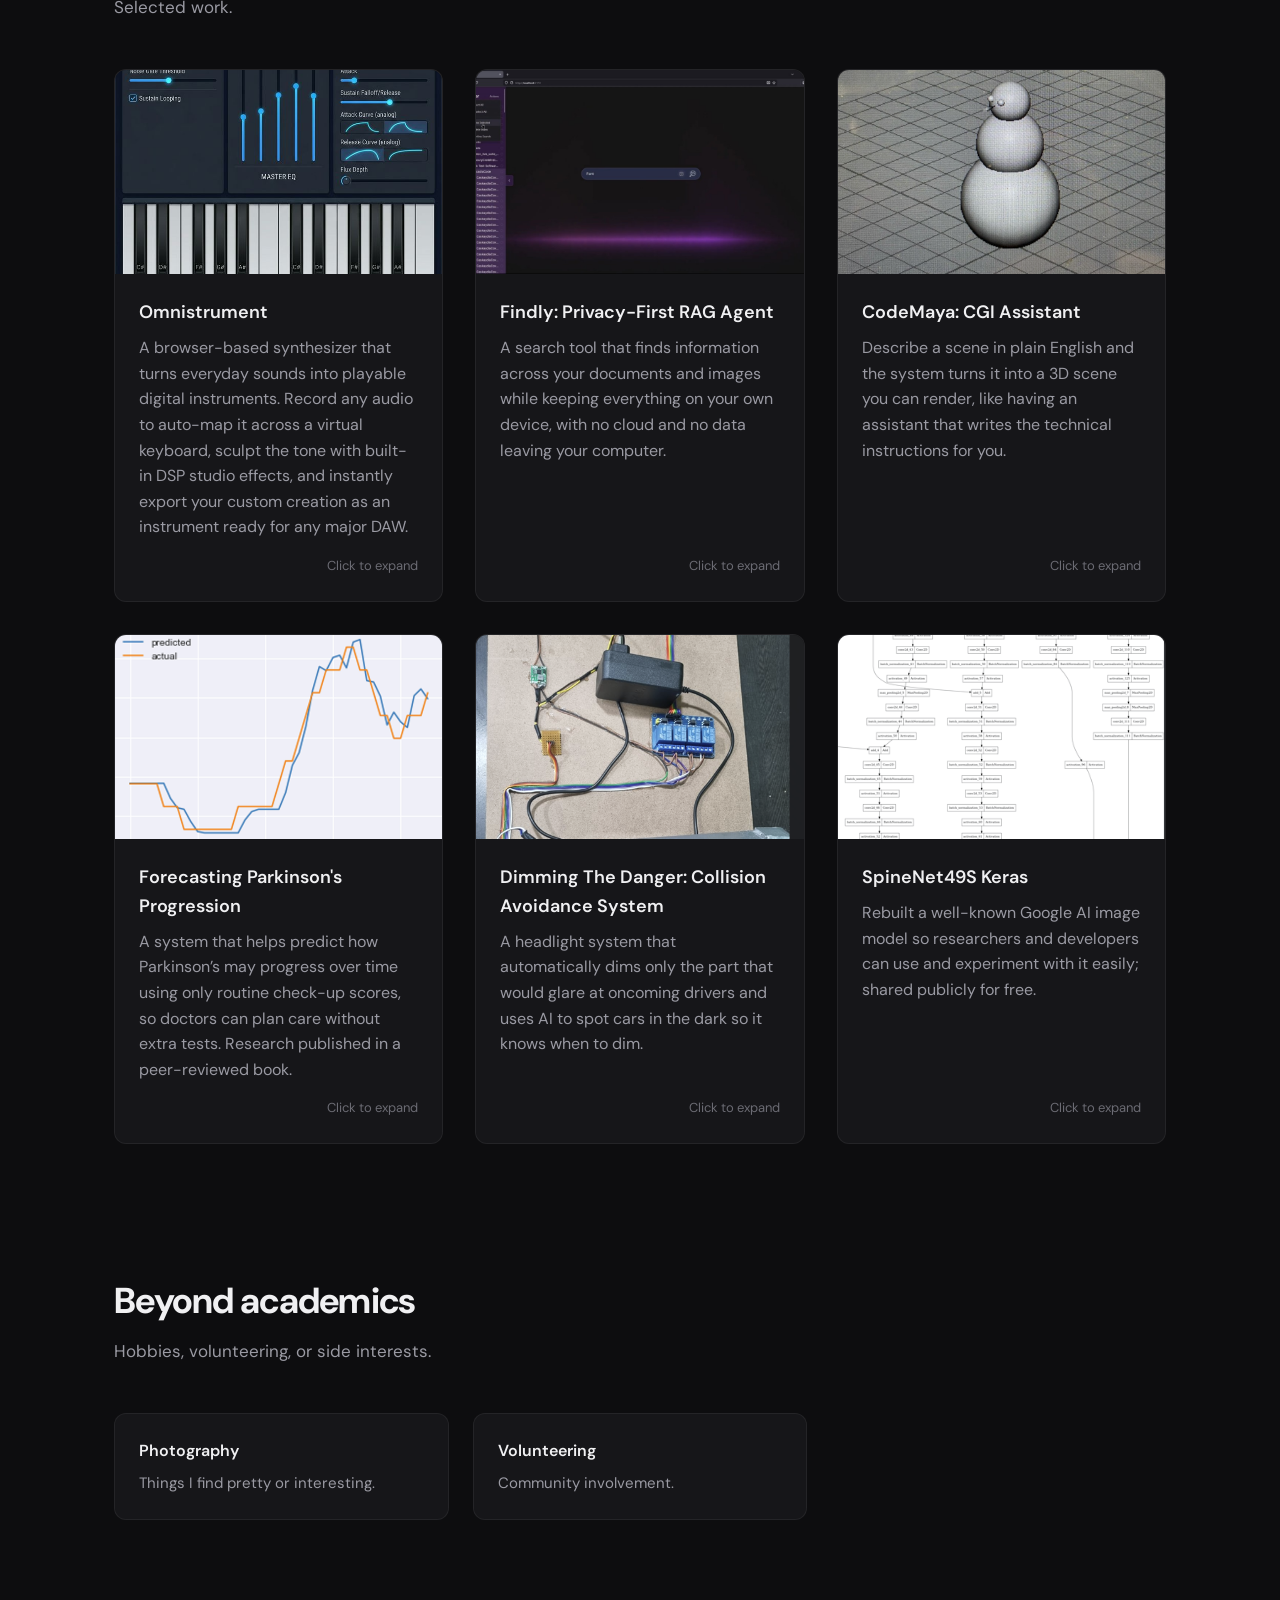
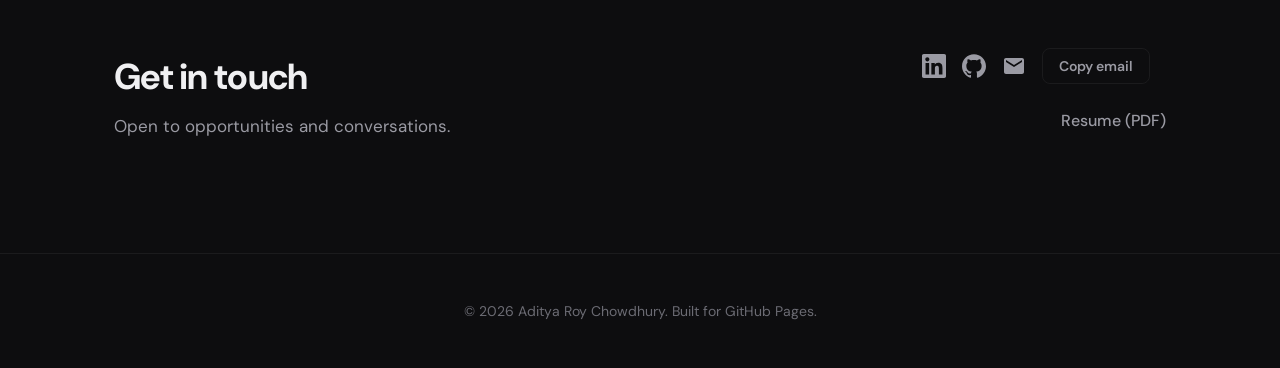
==== commit 3f9a065c: "Particle_n = 500" ====
--- a/index.html
+++ b/index.html
@@ -518,6 +518,6 @@
   </div>
 
   <script src="js/main.js?v=7"></script>
-  <script src="js/hero-canvas.js?v=20" defer></script>
+  <script src="js/hero-canvas.js?v=21" defer></script>
 </body>
 </html>
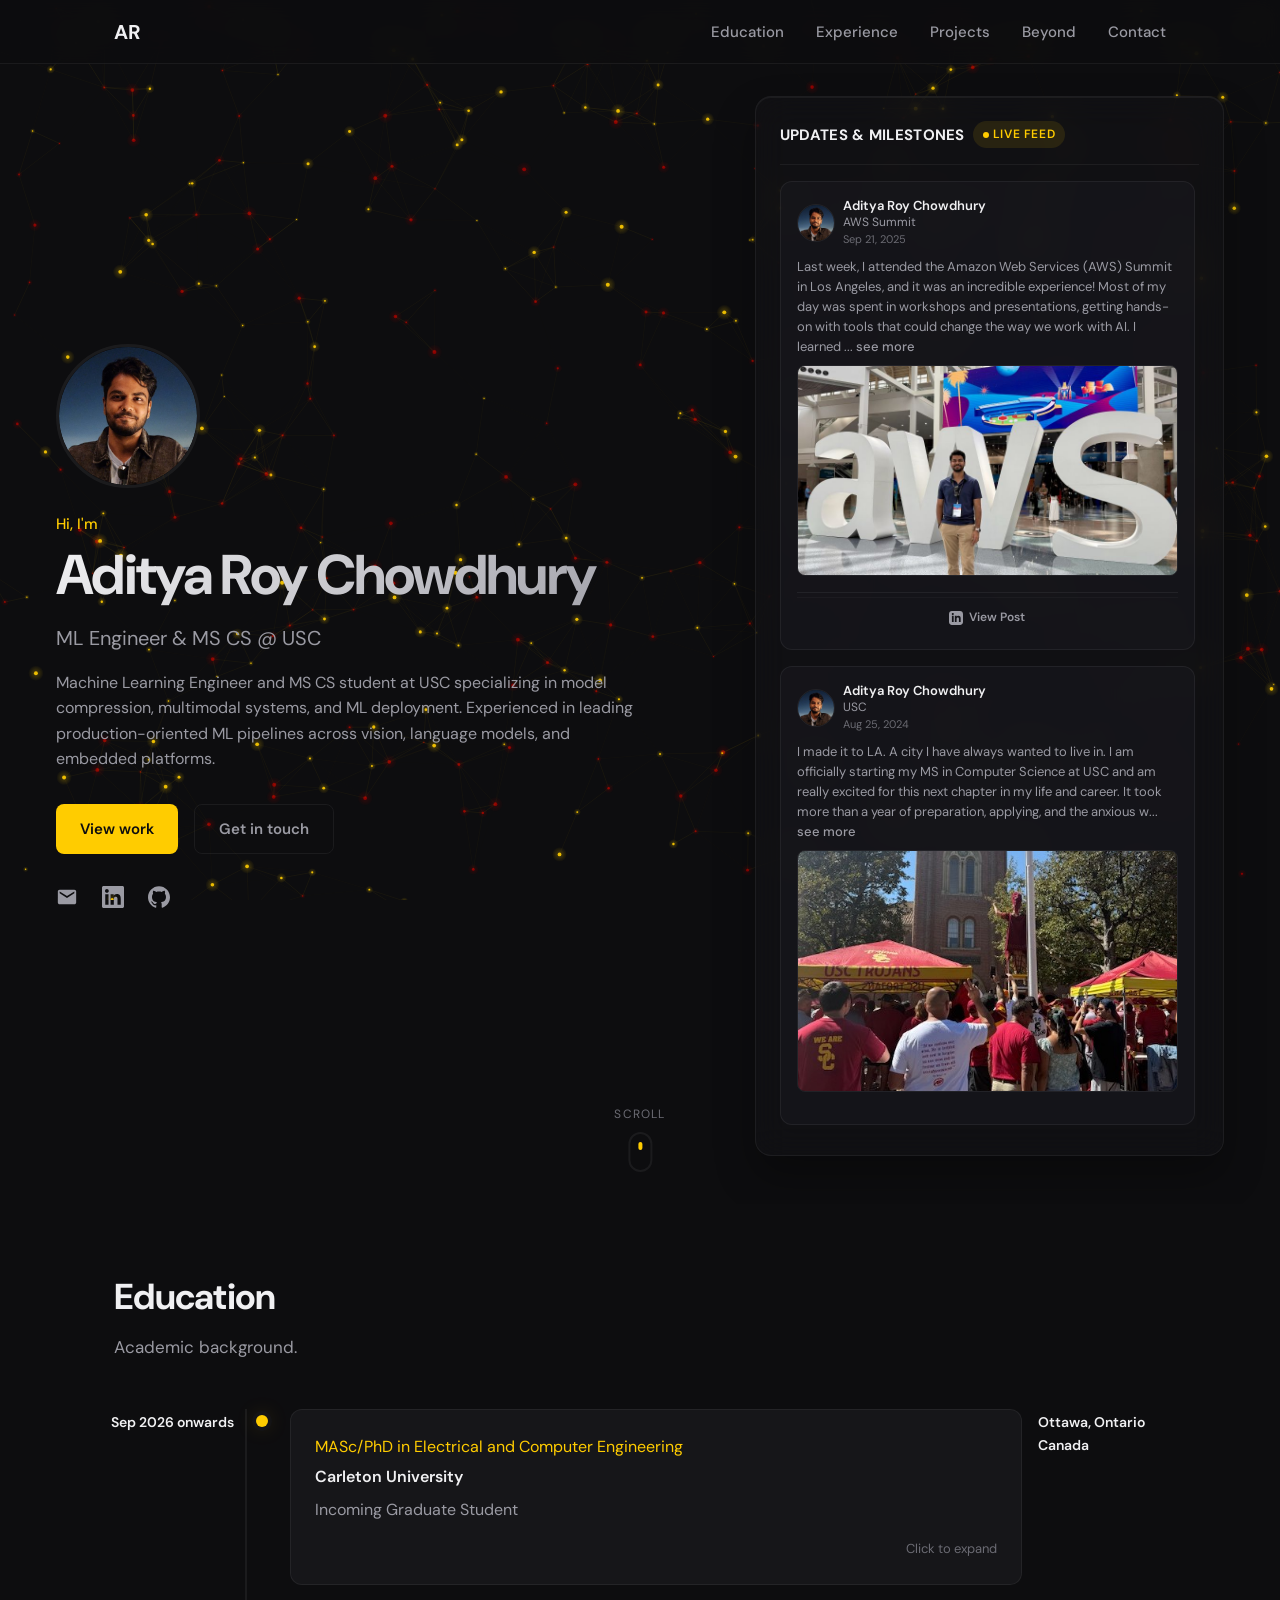
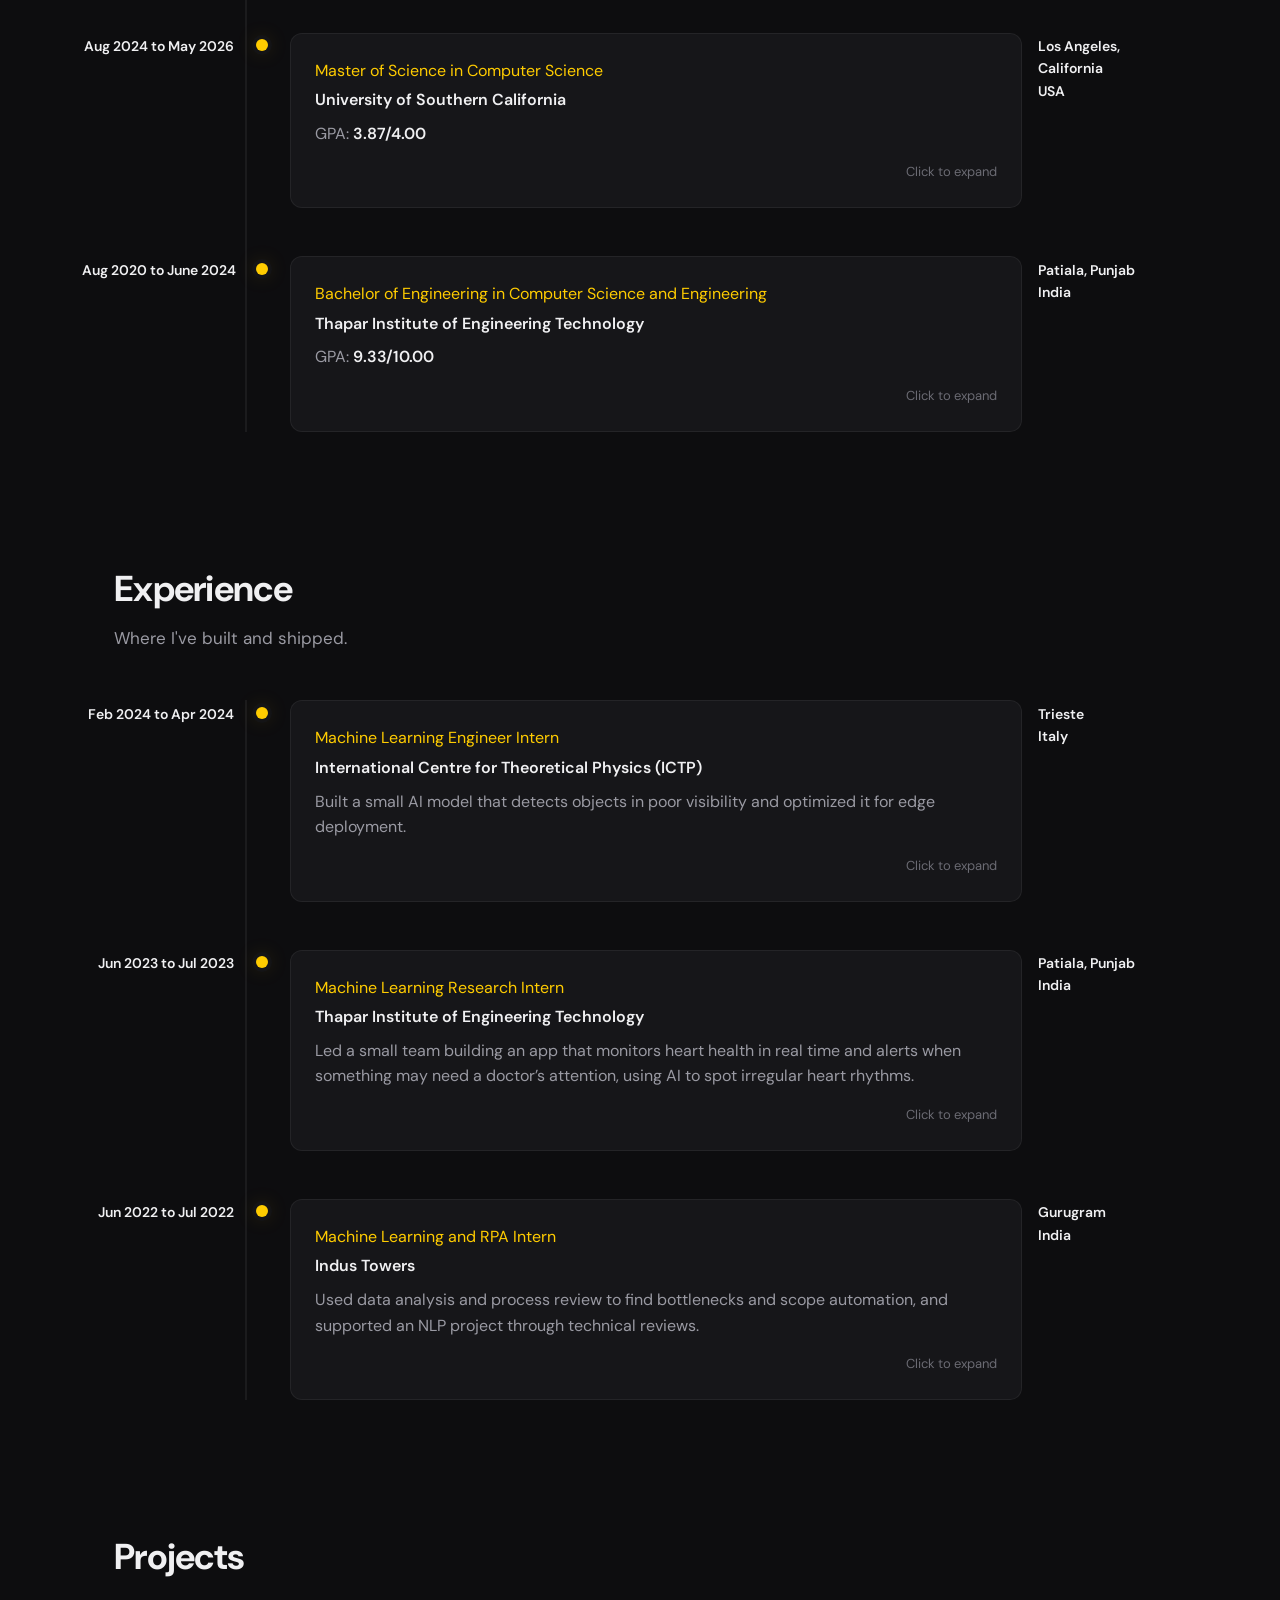
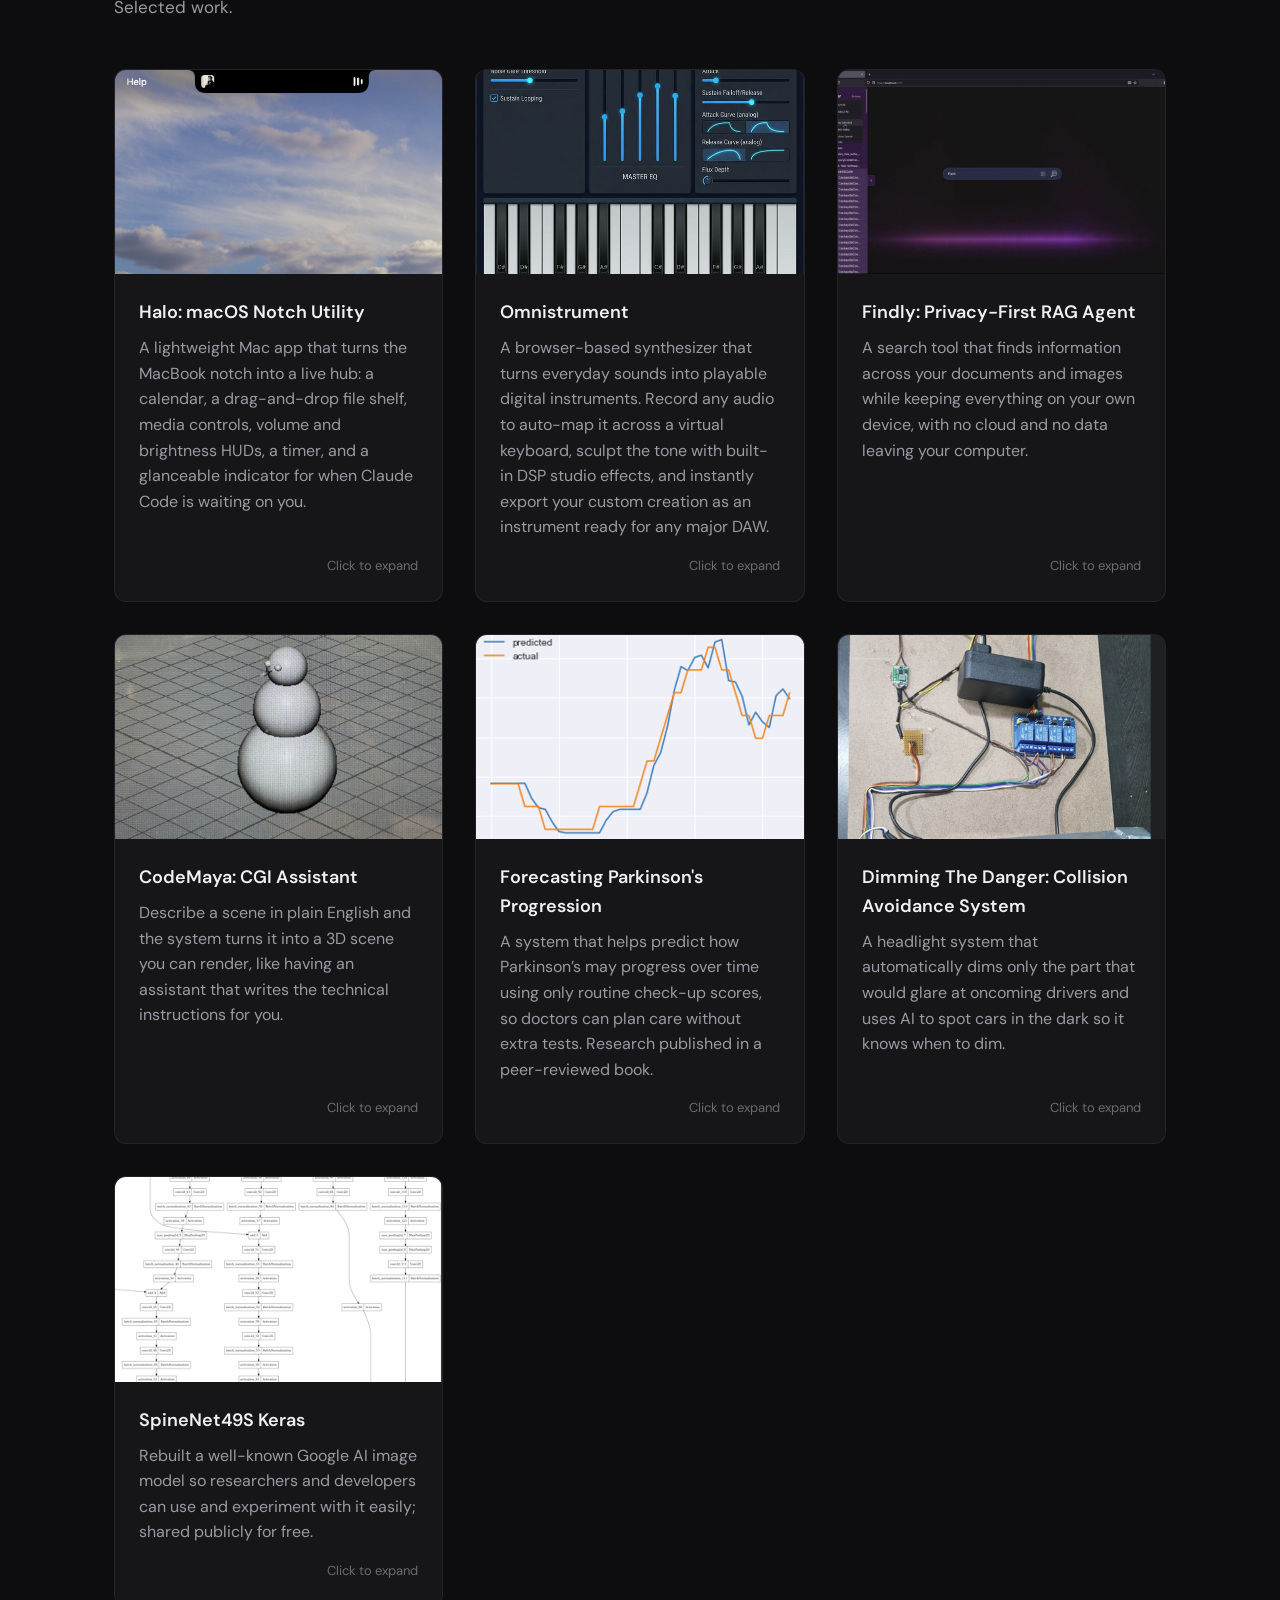
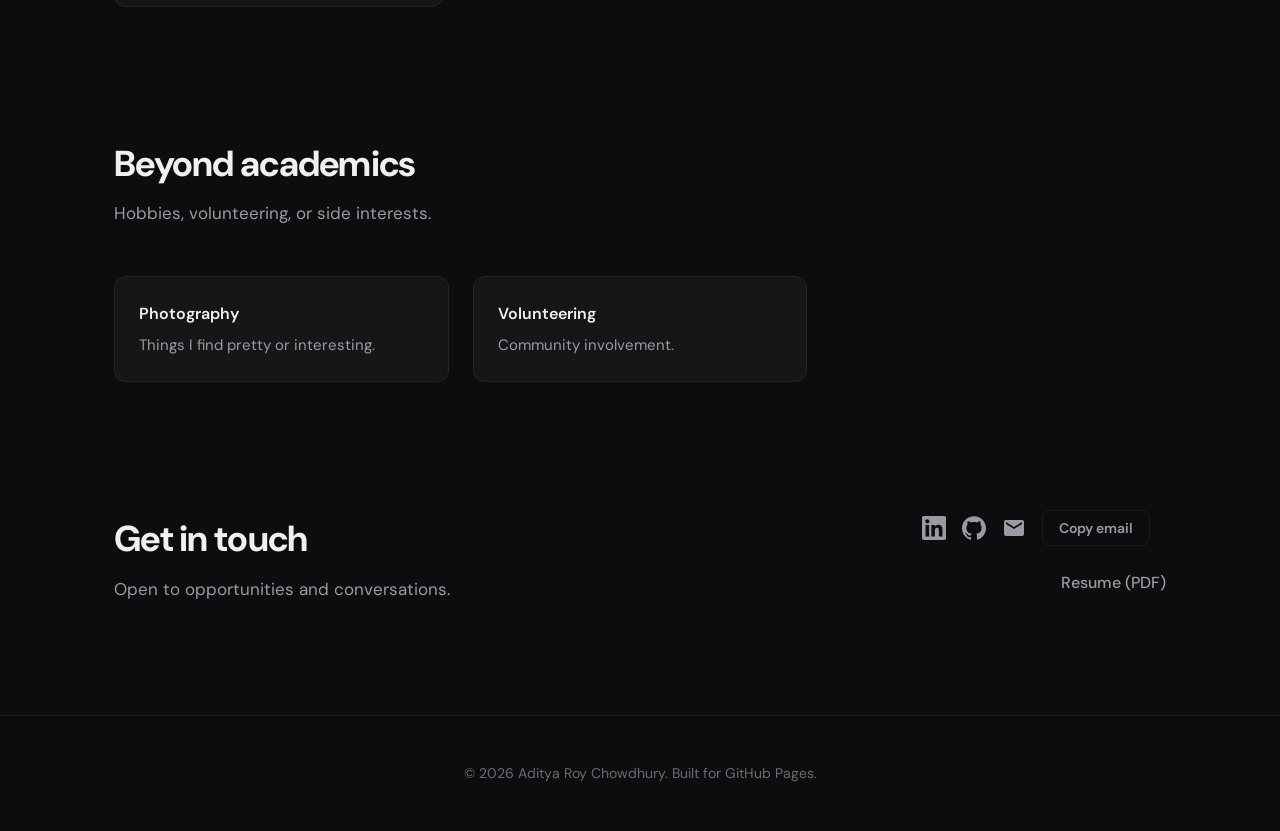
==== commit 7c2d015a: "added project" ====
--- a/index.html
+++ b/index.html
@@ -277,6 +277,30 @@
           <div class="grid grid--projects" data-focus-section>
           <article class="project-card expandable reveal" tabindex="0">
             <div class="project-card__thumb">
+              <img src="assets/cover.png" alt="Halo, the macOS notch showing album art and playback controls" />
+            </div>
+            <div class="project-card__body">
+              <h3 class="project-card__title">Halo: macOS Notch Utility</h3>
+              <p class="project-card__summary">A lightweight Mac app that turns the MacBook notch into a live hub: a calendar, a drag-and-drop file shelf, media controls, volume and brightness HUDs, a timer, and a glanceable indicator for when Claude Code is waiting on you.</p>
+              <div class="project-card__details expandable__details">
+                <div class="expandable__details-inner">
+                  <ul>
+                    <li>Built a native macOS notch utility from scratch in Swift 6 (AppKit + SwiftUI), running as a menu-bar agent on a single reused overlay panel with an event-driven, no-polling architecture.</li>
+                    <li>Designed a priority arbiter that decides which live activity the notch peek shows across concurrent sources: volume/brightness HUDs, now playing, timers, and Bluetooth toasts.</li>
+                    <li>Held memory low and flat (~47 MB idle, ~55 MB active, 0 leaks and no growth under churn) by tearing down the SwiftUI tree on collapse and purging thumbnails at idle.</li>
+                  </ul>
+                  <div class="project-card__links">
+                    <a href="https://github.com/adityaroy10/Halo" target="_blank" rel="noopener noreferrer" class="link link--accent">Link</a>
+                  </div>
+                </div>
+              </div>
+              <div class="expandable__footer">
+                <p class="expandable__hint">Click to expand</p>
+              </div>
+            </div>
+          </article>
+          <article class="project-card expandable reveal" tabindex="0">
+            <div class="project-card__thumb">
               <img src="assets/omnistrument.png" alt="Omnistrument, a browser-based synthesizer interface" />
             </div>
             <div class="project-card__body">
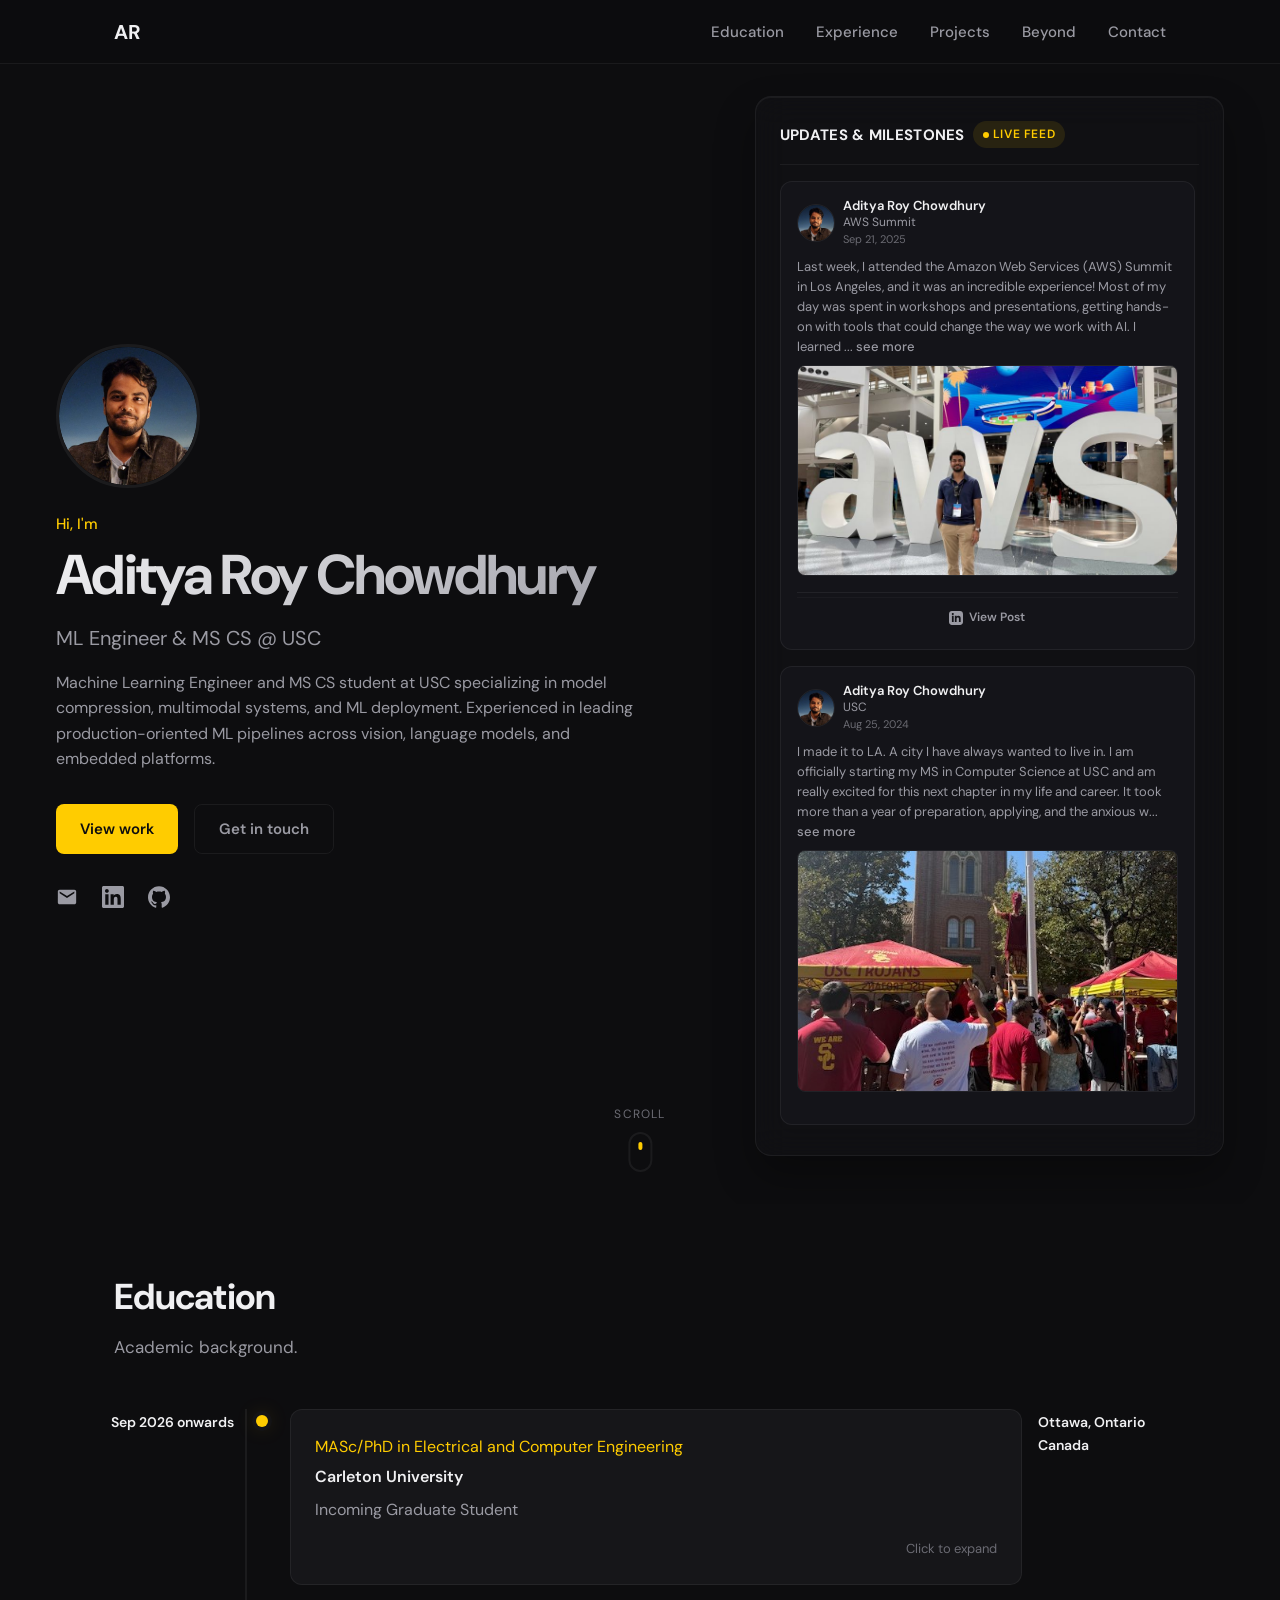
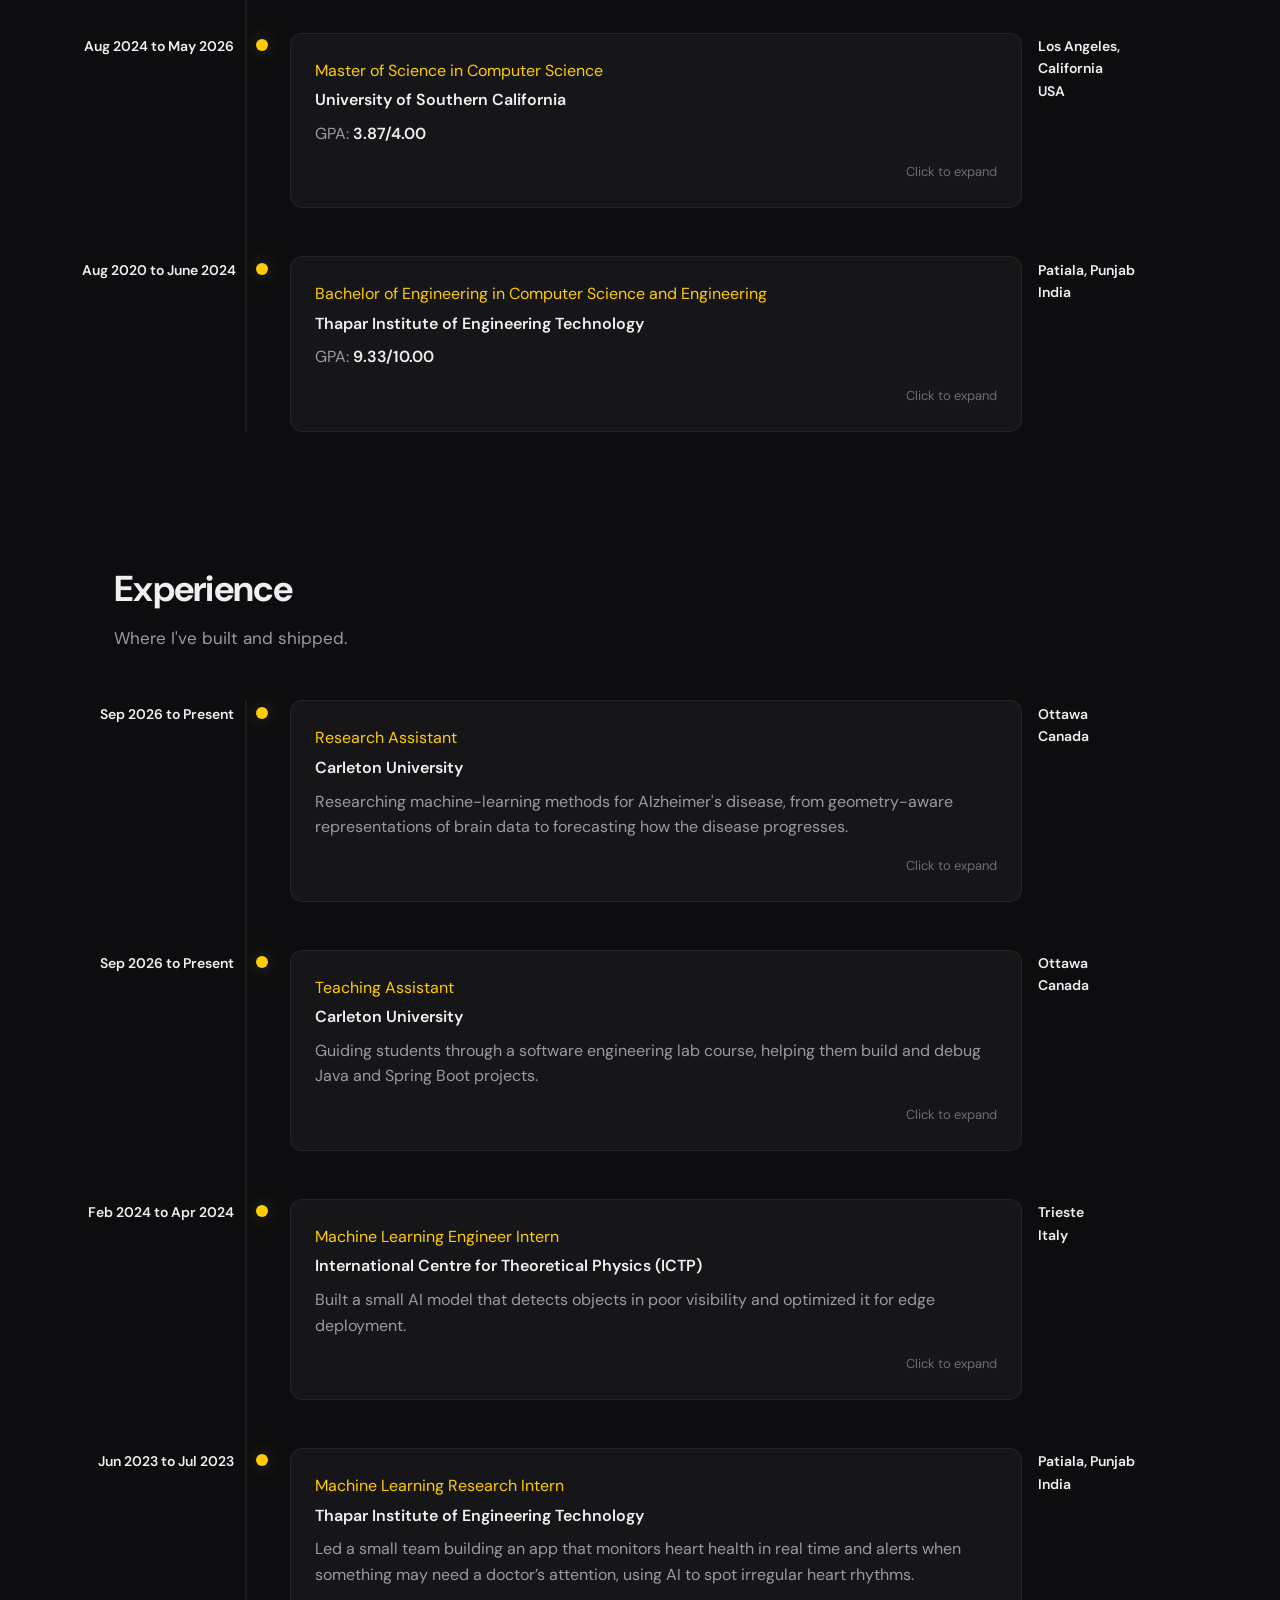
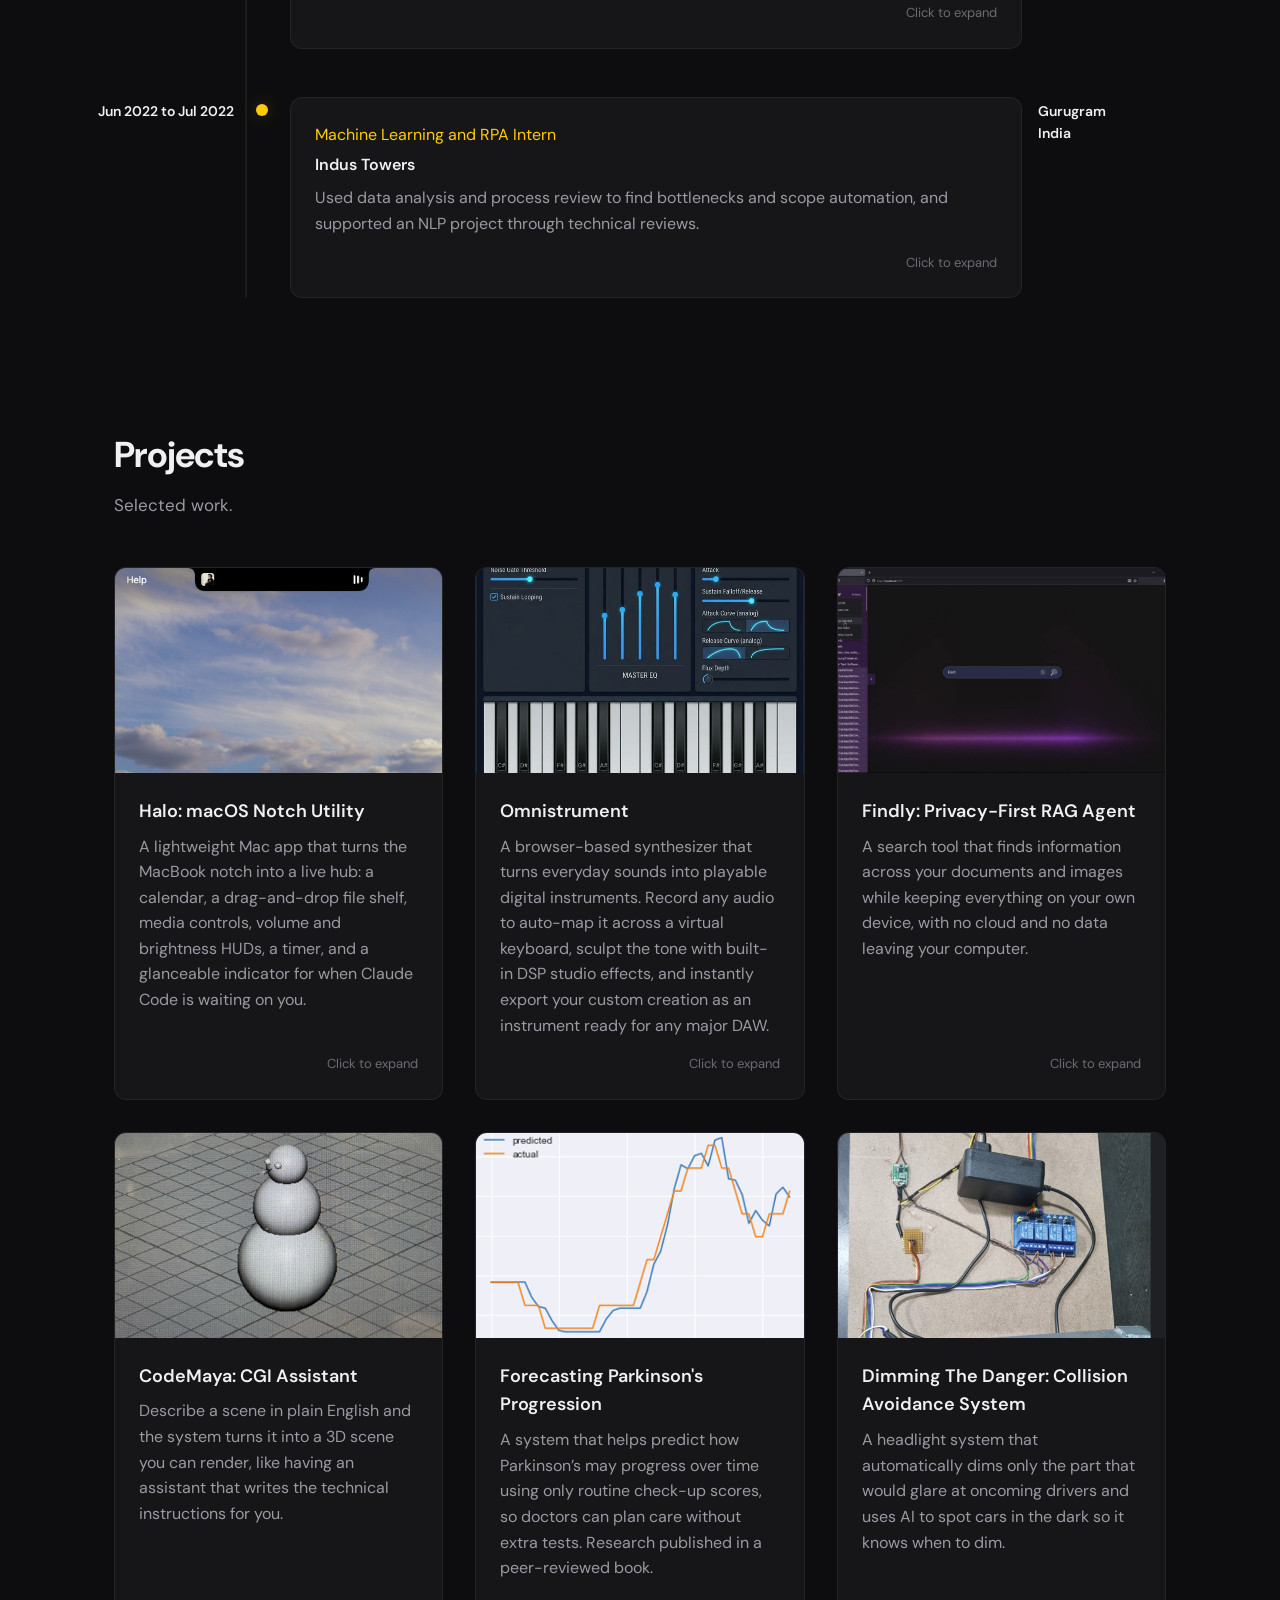
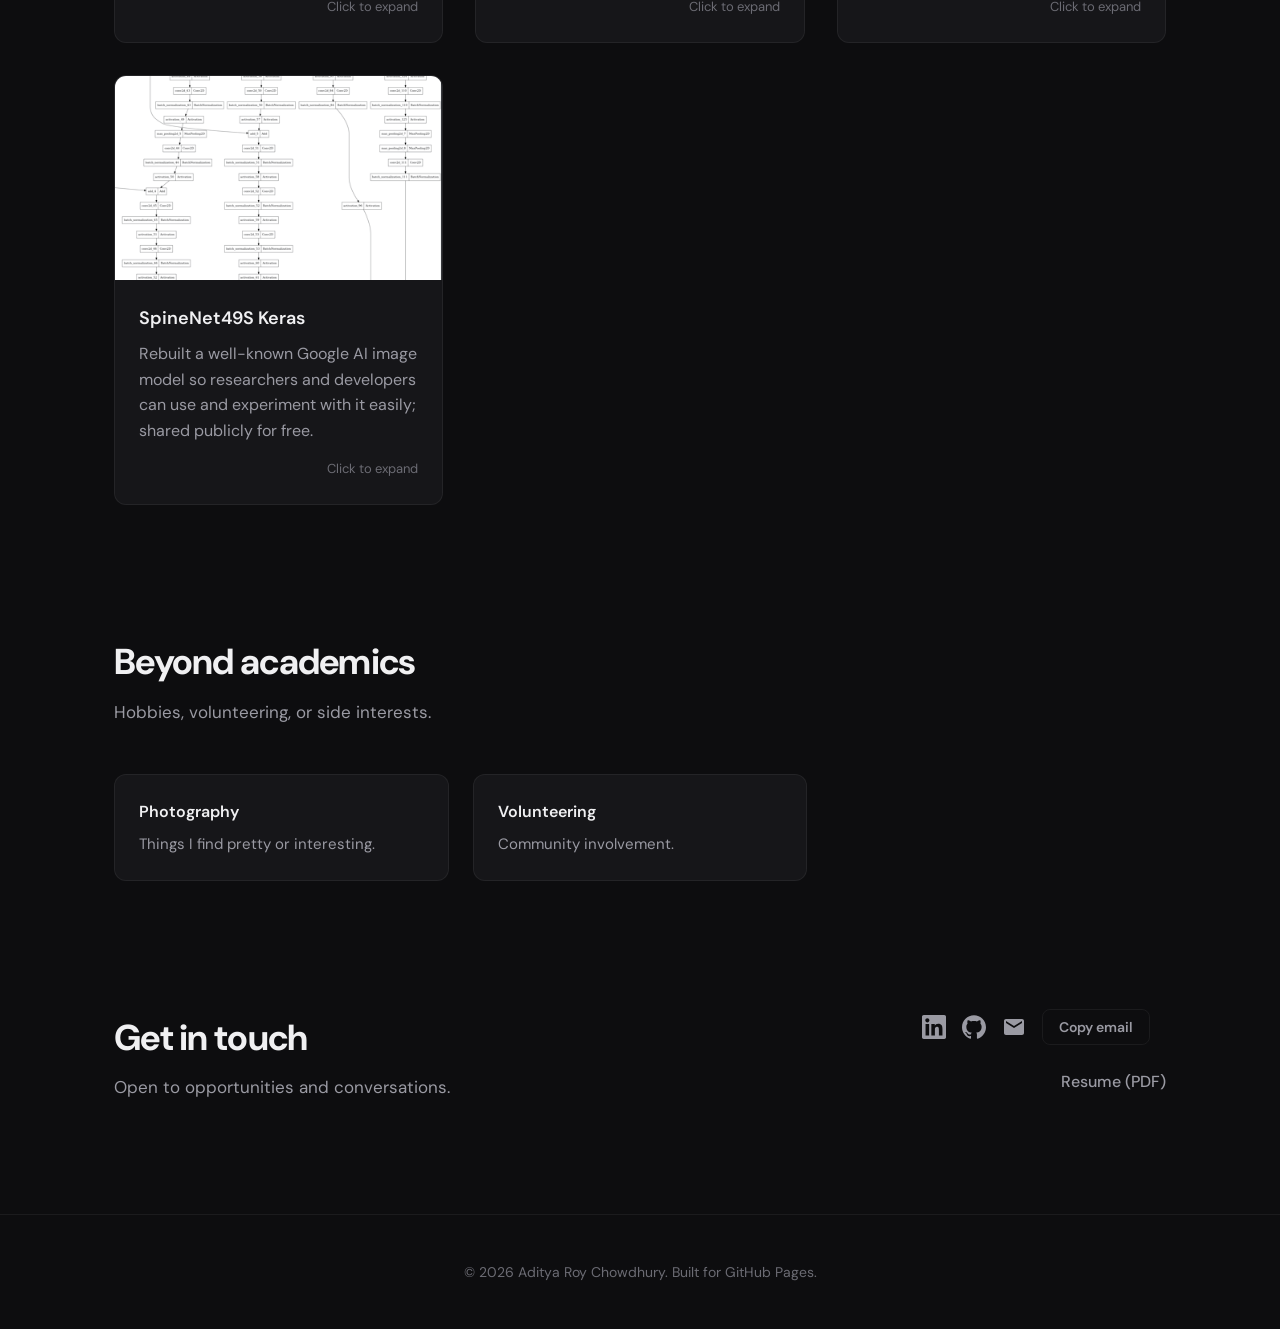
==== commit 9ba328e3: "content: add Carleton RA and TA experience; update resume PDF Add Research Assistant and Teaching As" ====
--- a/index.html
+++ b/index.html
@@ -200,6 +200,48 @@
         <p class="section__subtitle reveal">Where I've built and shipped.</p>
         <div class="timeline" data-focus-section>
           <article class="timeline__item expandable reveal" tabindex="0">
+            <span class="timeline__date">Sep 2026 to Present</span>
+            <div class="timeline__marker"></div>
+            <div class="timeline__card card expandable__card">
+              <span class="card__meta">Research Assistant</span>
+              <h3 class="card__title">Carleton University</h3>
+              <p class="card__summary">Researching machine-learning methods for Alzheimer's disease, from geometry-aware representations of brain data to forecasting how the disease progresses.</p>
+              <div class="card__details expandable__details">
+                <div class="card__details-inner">
+                  <ul>
+                    <li>Designed a module that unifies an embedding's many equivalent forms into a single representation defined only by intrinsic attributes, and empirically verified its correctness.</li>
+                    <li>Built and trained a 2025 Alzheimer's forecasting model from a paper with no released code, reproducing its reported accuracy (r 0.535 vs 0.536).</li>
+                    <li>Diagnosed that the reproduced model's accuracy came from its learned representation, not its dynamics component, consistent with the paper's own ablation.</li>
+                  </ul>
+                </div>
+              </div>
+              <div class="expandable__footer">
+                <p class="expandable__hint">Click to expand</p>
+              </div>
+            </div>
+            <span class="timeline__location"><span class="timeline__location-line">Ottawa</span><span class="timeline__location-line">Canada</span></span>
+          </article>
+          <article class="timeline__item expandable reveal" tabindex="0">
+            <span class="timeline__date">Sep 2026 to Present</span>
+            <div class="timeline__marker"></div>
+            <div class="timeline__card card expandable__card">
+              <span class="card__meta">Teaching Assistant</span>
+              <h3 class="card__title">Carleton University</h3>
+              <p class="card__summary">Guiding students through a software engineering lab course, helping them build and debug Java and Spring Boot projects.</p>
+              <div class="card__details expandable__details">
+                <div class="card__details-inner">
+                  <ul>
+                    <li>Assisted faculty in delivering SYSC 4806 (Software Engineering Laboratory) to 130 students, guiding a 30-student lab section through Java/Spring Boot project development and debugging.</li>
+                  </ul>
+                </div>
+              </div>
+              <div class="expandable__footer">
+                <p class="expandable__hint">Click to expand</p>
+              </div>
+            </div>
+            <span class="timeline__location"><span class="timeline__location-line">Ottawa</span><span class="timeline__location-line">Canada</span></span>
+          </article>
+          <article class="timeline__item expandable reveal" tabindex="0">
             <span class="timeline__date">Feb 2024 to Apr 2024</span>
             <div class="timeline__marker"></div>
             <div class="timeline__card card expandable__card">
@@ -480,7 +522,7 @@
               <span class="copy-feedback" id="copyFeedback" aria-live="polite"></span>
             </div>
             <div class="contact-resume">
-              <a href="ResumeOLNew.pdf" target="_blank" rel="noopener noreferrer" class="social-link">Resume (PDF)</a>
+              <a href="Aditya_Roy_Chowdhury_Resume.pdf" target="_blank" rel="noopener noreferrer" class="social-link">Resume (PDF)</a>
             </div>
           </div>
         </div>
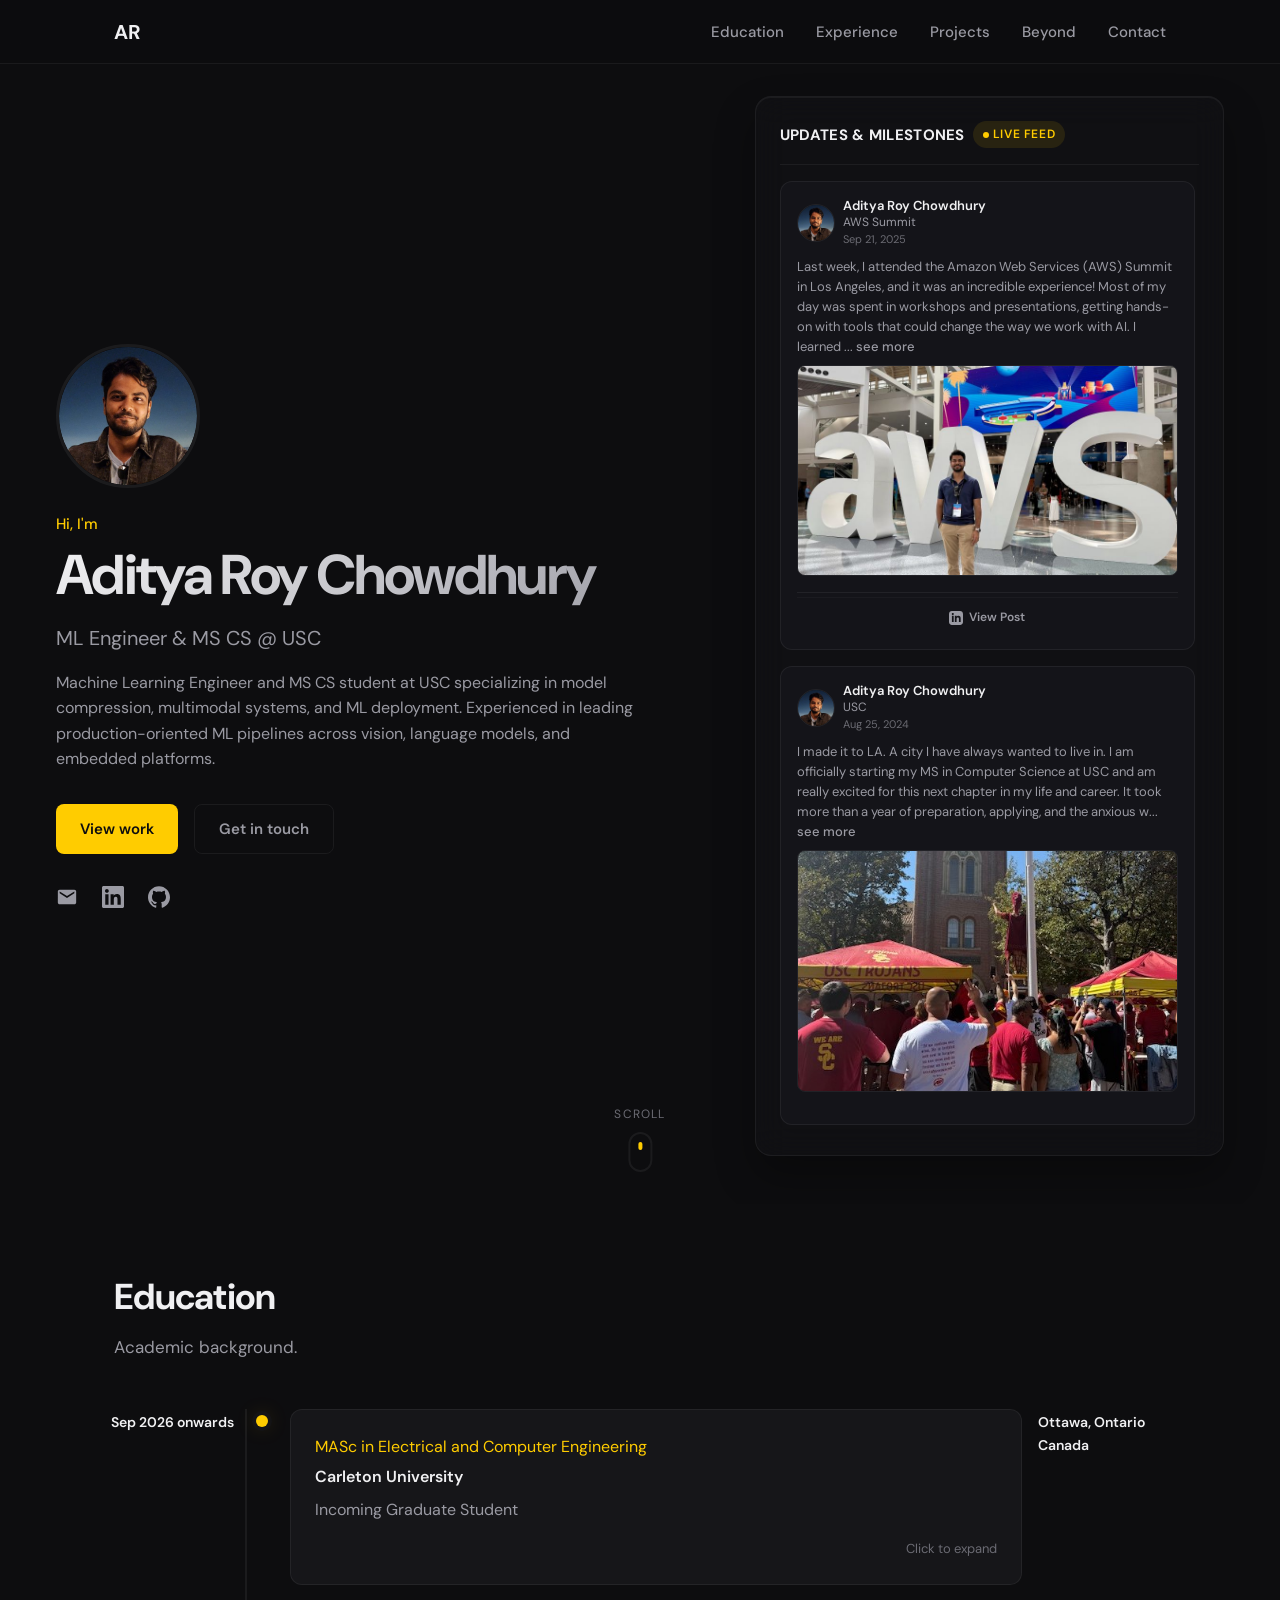
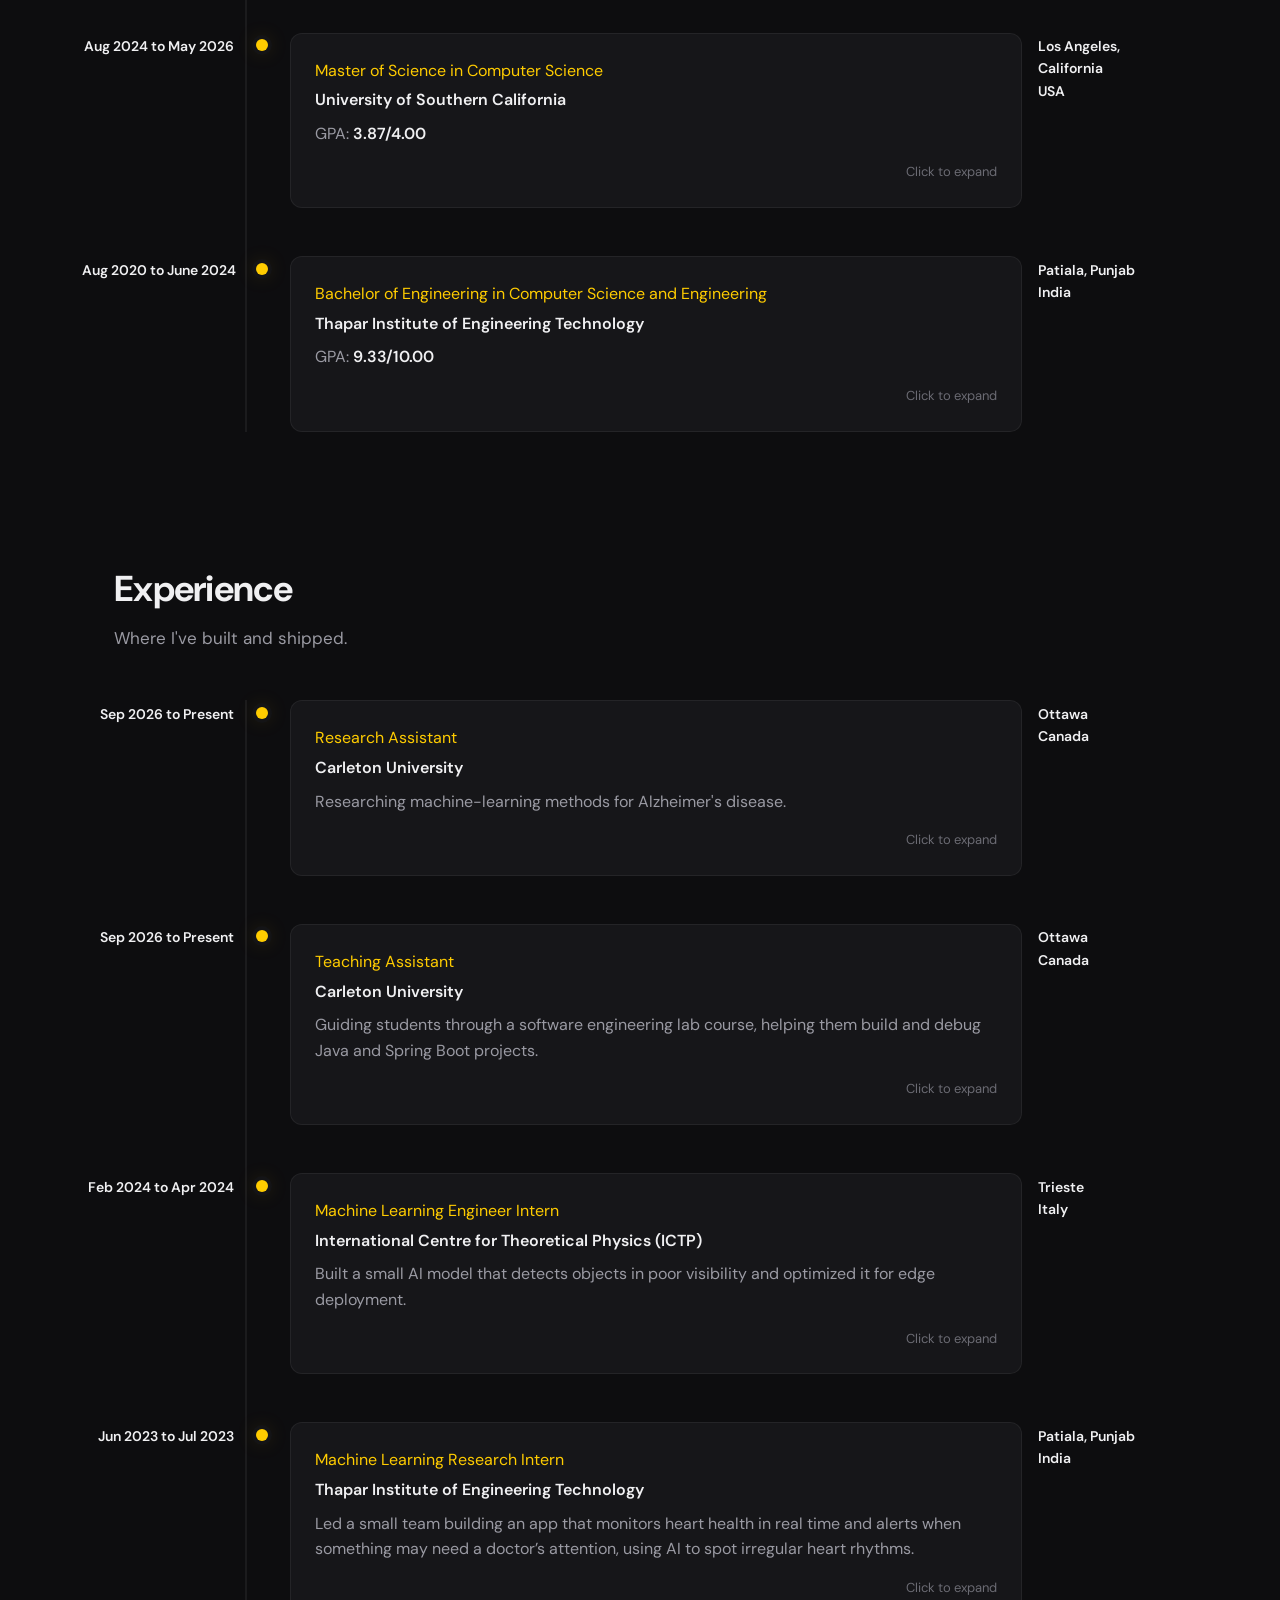
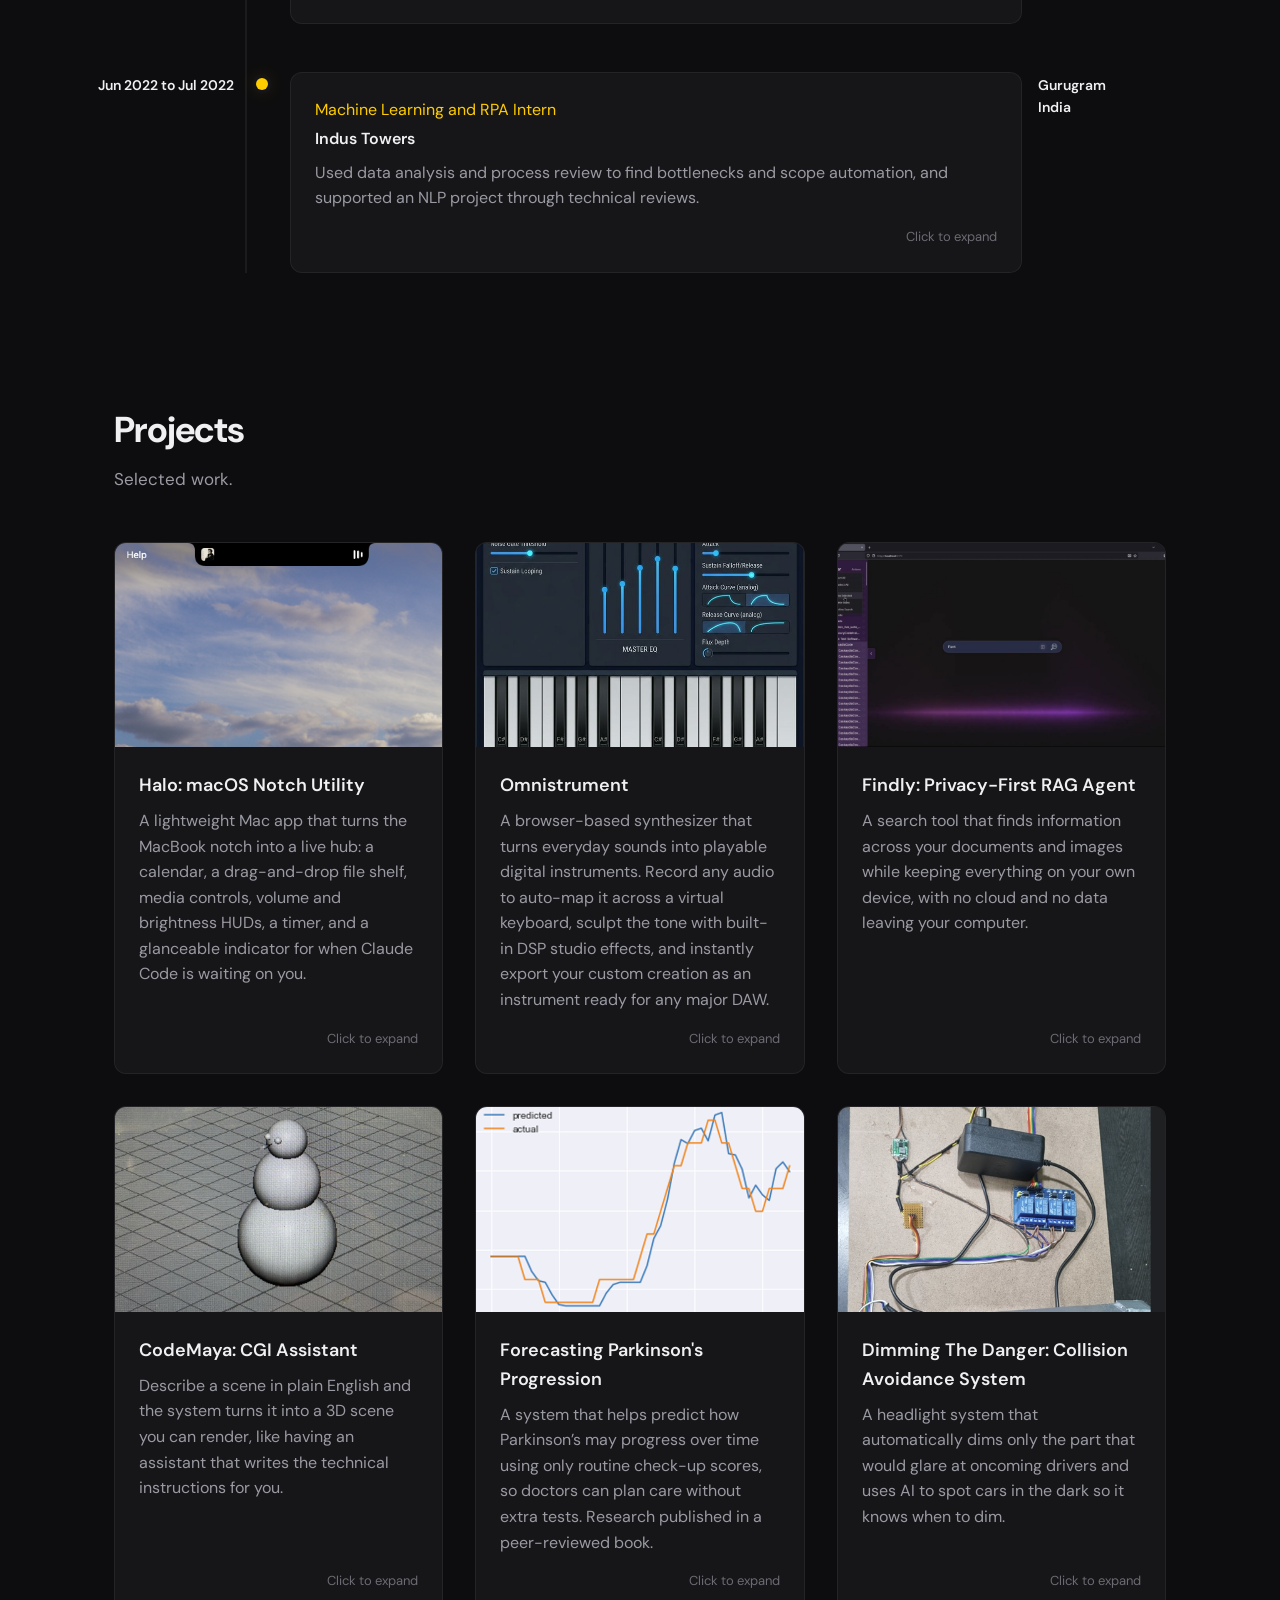
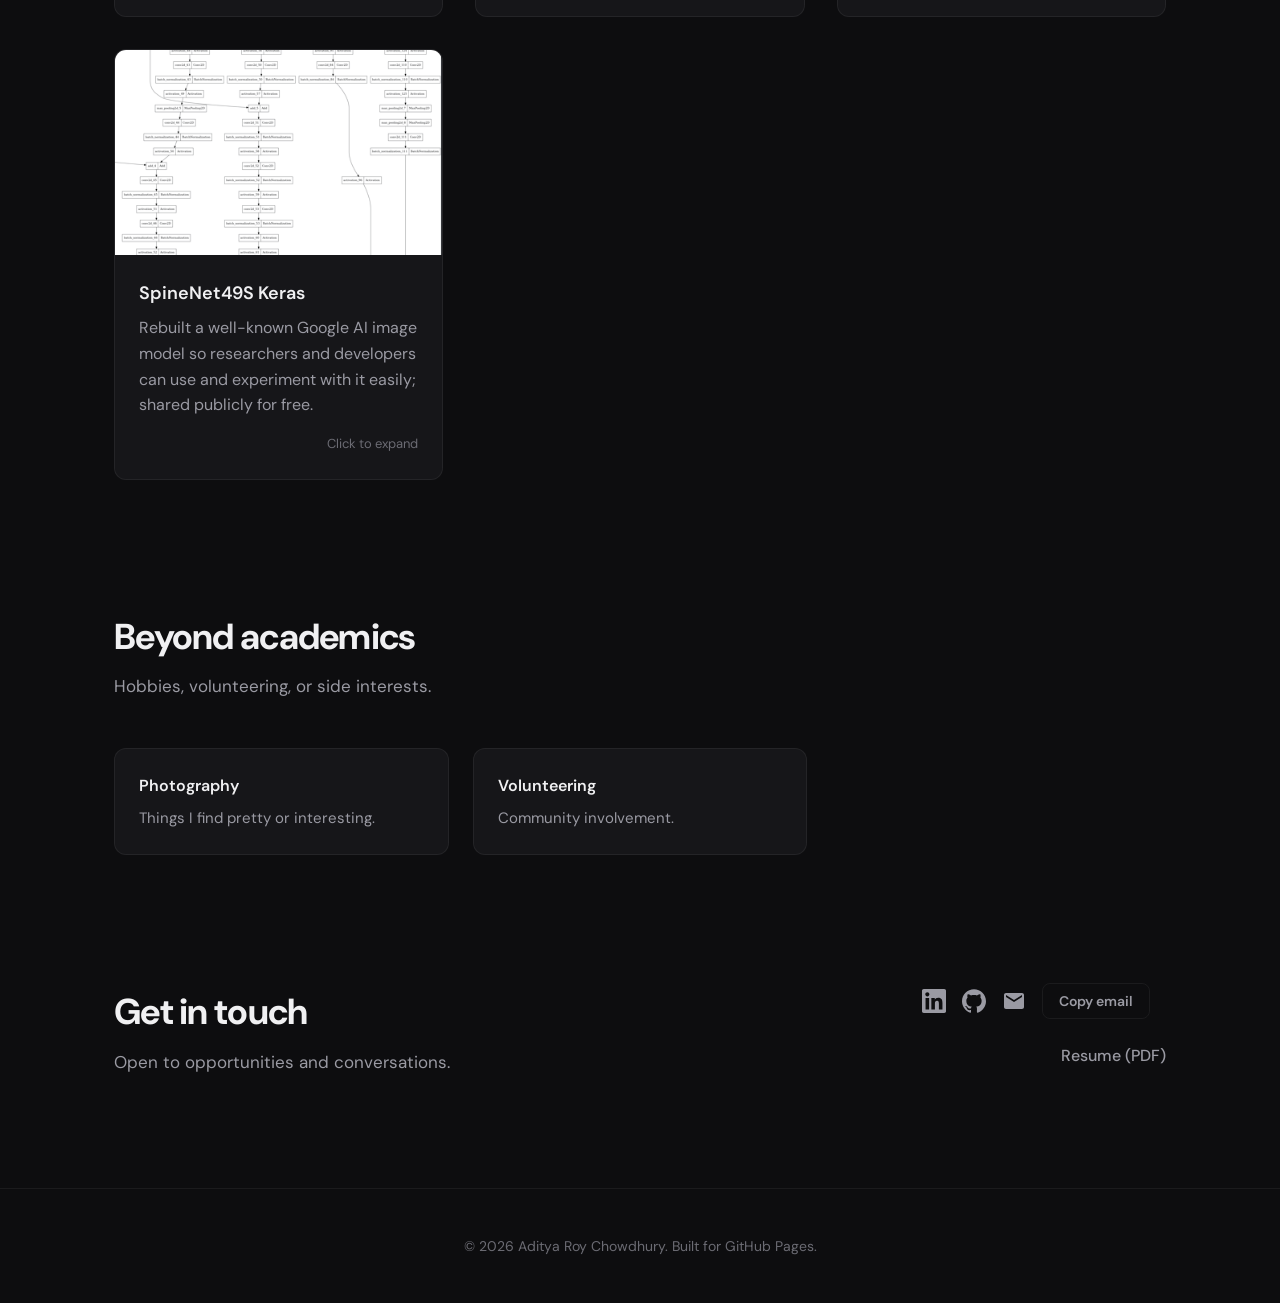
==== commit 12876e06: "content: refine Carleton education and RA summary Drop PhD from the MASc listing, add current course" ====
--- a/index.html
+++ b/index.html
@@ -96,14 +96,15 @@
             <span class="timeline__date">Sep 2026 onwards</span>
             <div class="timeline__marker"></div>
             <div class="timeline__card card expandable__card">
-              <span class="card__meta">MASc/PhD in Electrical and Computer Engineering</span>
+              <span class="card__meta">MASc in Electrical and Computer Engineering</span>
               <h3 class="card__title">Carleton University</h3>
               <p class="card__summary">Incoming Graduate Student</p>
               <div class="card__details expandable__details">
                 <div class="card__details-inner">
-                  <p class="card__details-heading">Details</p>
-                  <ul>
-                    <li>Incoming MASc/PhD student starting September 2026</li>
+                  <p class="card__details-heading">Coursework</p>
+                  <ul>
+                    <li>Uncertainty Evaluation in Engineering Measurements</li>
+                    <li>Machine Learning and Learning-Based Computer Vision</li>
                   </ul>
                 </div>
               </div>
@@ -205,7 +206,7 @@
             <div class="timeline__card card expandable__card">
               <span class="card__meta">Research Assistant</span>
               <h3 class="card__title">Carleton University</h3>
-              <p class="card__summary">Researching machine-learning methods for Alzheimer's disease, from geometry-aware representations of brain data to forecasting how the disease progresses.</p>
+              <p class="card__summary">Researching machine-learning methods for Alzheimer's disease.</p>
               <div class="card__details expandable__details">
                 <div class="card__details-inner">
                   <ul>
